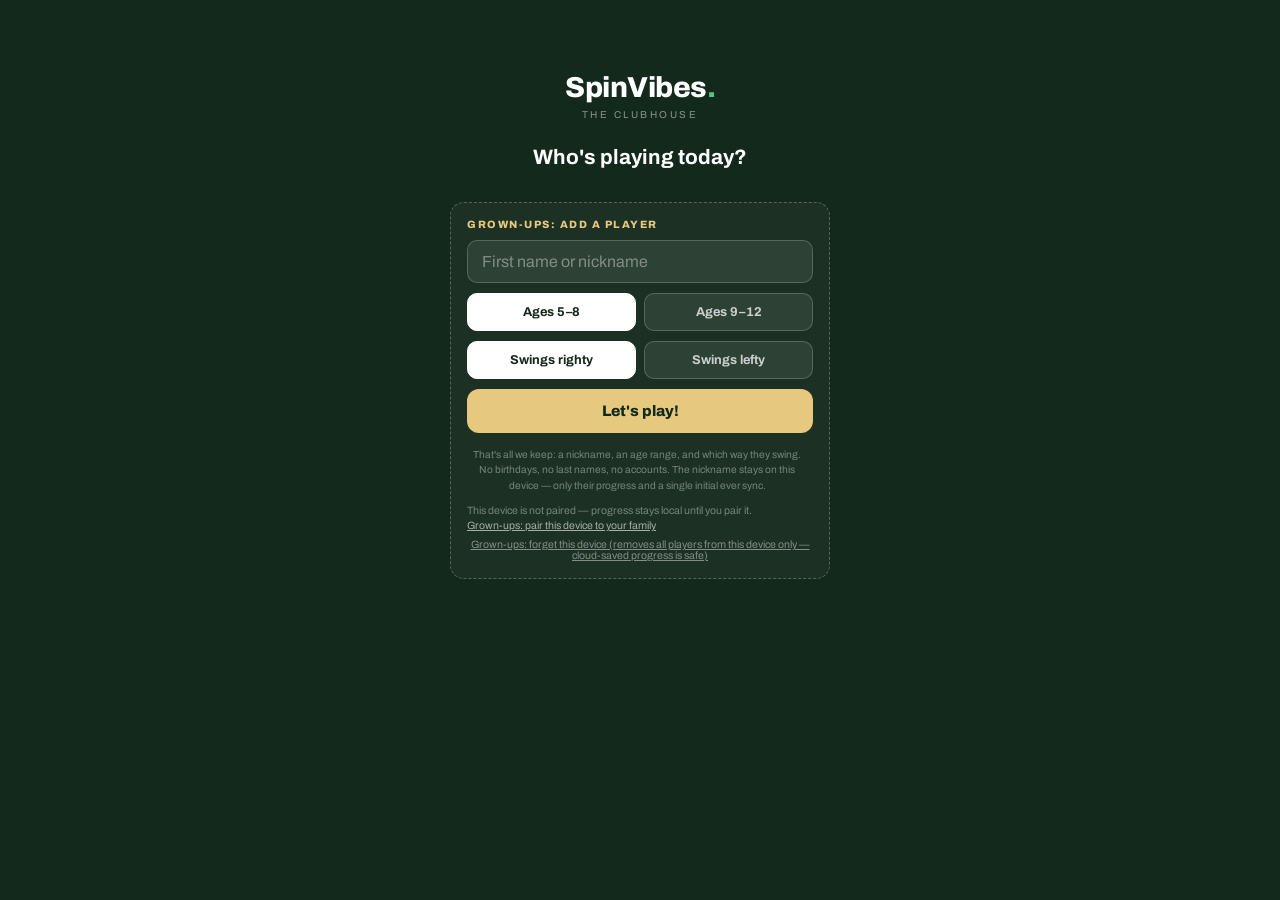
==== index.html @ f1f3277f "Update kid section 2026-09-14 20:16" ====
<!DOCTYPE html>
<html lang="en">
<head>
<meta charset="UTF-8">
<meta name="viewport" content="width=device-width, initial-scale=1.0, viewport-fit=cover">
<meta name="theme-color" content="#13291C">
<meta name="apple-mobile-web-app-capable" content="yes">
<meta name="apple-mobile-web-app-status-bar-style" content="black-translucent">
<meta name="apple-mobile-web-app-title" content="Clubhouse">
<link rel="manifest" href="manifest.json">
<title>SpinVibes — The Clubhouse</title>
<link href="https://fonts.googleapis.com/css2?family=Archivo:wght@400;500;600;700;800&display=swap" rel="stylesheet">
<style>
/* ══════════════════════════════════════════════════════════════
   SpinVibes KID SECTION — working prototype
   Fable system: ink #13291C · white field · Archivo only.
   Kid layer: bone board field, antique-brass rims, matte enamel
   category colors. Kid's chosen BALL COLOR = their accent.
   NO icon webfonts — every emblem/art is bespoke inline SVG.
   HARD RULES honored: no guilt, no loss, no gambling primitives,
   coins earned-only, parent-gated physical rewards.
   Data: localStorage behind KidStore (Supabase-shaped, swappable —
   see KID-DATA-SCHEMA.md).
   ══════════════════════════════════════════════════════════════ */
:root{
  --ink:#13291C;
  --bg:#ffffff;
  --surf:#F3F7F3; --surf2:#EBF1EB; --surf3:#E0E9E0;
  --border:#E4EAE4;
  --muted:#6B7A6E;
  --brass:#B08D4F; --brass-l:#E6C97E; --brass-d:#7A6033;
  --bone:#F6F2E7; --bone-d:#EAE3D2; --bone-ink:#4A3B1E;
  --cat-forest:#1E5638; --cat-oxblood:#6E2B2B; --cat-slate:#47555E;
  --cat-plum:#5C3A64; --cat-teal:#2A6E6A; --cat-ink:#13291C;
  --me:#F2A0BC; --me-soft:rgba(242,160,188,0.16);
  --nav-h:56px; --safe-b:env(safe-area-inset-bottom,0px);
  /* premium clubhouse materials */
  --walnut:#4C3120; --walnut-hi:#6B452C; --walnut-lo:#2E1C11;
  --brass-hi:#EBD289; --brass-lo:#8C6C2E; --brass-sh:#5E4718; --brass-mid:#C8A24C;
  --paper:#FCF8EF; --cream:#F6F0E2;
  --green-deep:#0E3521; --green-hi:#2FB56C; --kelly:#249657;
}
*{margin:0;padding:0;box-sizing:border-box;-webkit-tap-highlight-color:transparent}
html{height:100%;background:var(--surf)}
body{height:100%;overflow:hidden;background:var(--bg);color:var(--ink);font-family:'Archivo',sans-serif}
#app{display:flex;flex-direction:column;height:100%;overflow:hidden}
@media(min-width:600px){
  body{background:#E8E6E2}
  #app{max-width:500px;margin:0 auto;box-shadow:0 4px 40px rgba(0,0,0,0.15),0 0 0 0.5px rgba(0,0,0,0.08)}
}
button{font-family:'Archivo',sans-serif}

.proto{flex-shrink:0;background:var(--bone);border-bottom:1px solid var(--bone-d);color:var(--brass-d);font-size:0.6rem;font-weight:700;letter-spacing:1.2px;text-transform:uppercase;text-align:center;padding:4px 10px}

#topbar{flex-shrink:0;background:var(--ink);padding:12px 18px;padding-top:calc(12px + env(safe-area-inset-top,0px));display:flex;align-items:center;justify-content:space-between;gap:10px}
.tb-logo{font-weight:800;font-size:1.05rem;letter-spacing:-0.2px;color:#fff;line-height:1}
.tb-logo span{color:#5BBE85}
.tb-sub{font-size:0.58rem;color:rgba(255,255,255,0.45);letter-spacing:1.5px;text-transform:uppercase;margin-top:2px}
.coin-chip{display:inline-flex;align-items:center;gap:6px;background:radial-gradient(60% 60% at 50% 32%,var(--brass-hi),var(--brass-mid) 55%,var(--brass-lo));border:none;border-radius:20px;padding:5px 13px 5px 7px;color:var(--walnut-lo);font-weight:900;font-size:0.9rem;text-shadow:0 1px 0 rgba(255,255,255,0.3);box-shadow:0 0 0 1px rgba(94,71,24,0.55),0 1px 0 rgba(255,255,255,0.35) inset,0 -2px 5px rgba(0,0,0,0.25) inset,0 3px 8px -2px rgba(0,0,0,0.45)}
.coin-chip svg{display:block}
.coin-chip.bump{animation:coinbump .5s ease}
@keyframes coinbump{0%{transform:scale(1)}35%{transform:scale(1.22)}100%{transform:scale(1)}}

#pages{flex:1;overflow:hidden;position:relative}
.scr{position:absolute;inset:0;overflow-y:auto;-webkit-overflow-scrolling:touch;opacity:0;pointer-events:none;transform:translateY(12px);transition:opacity .22s ease,transform .22s ease;padding-bottom:calc(var(--nav-h) + var(--safe-b) + 16px)}
.scr.active{opacity:1;pointer-events:all;transform:translateY(0)}
.pad{padding:16px 18px}
.sec-h{font-weight:800;font-size:1.02rem;letter-spacing:-0.2px;color:var(--ink);margin:18px 0 8px}
.sec-sub{font-size:0.78rem;color:var(--muted);margin-top:-4px;margin-bottom:10px;line-height:1.5}

#nav{position:fixed;bottom:0;left:0;right:0;z-index:50;height:calc(var(--nav-h) + var(--safe-b));background:#fff;border-top:.5px solid var(--border);display:flex;align-items:center;padding-bottom:var(--safe-b)}
@media(min-width:600px){#nav{max-width:500px;left:50%;transform:translateX(-50%)}}
.nav-b{flex:1;height:var(--nav-h);display:flex;flex-direction:column;align-items:center;justify-content:center;gap:3px;border:none;background:none;color:#9AA89D;font-size:0.58rem;font-weight:700;cursor:pointer}
.nav-b.active{color:var(--ink)}
.nav-b svg{display:block}
.nav-b .st{stroke:#9AA89D}.nav-b.active .st{stroke:var(--ink)}
.nav-b .fl{fill:#9AA89D}.nav-b.active .fl{fill:var(--ink)}

/* stage (avatar display) */
.stage{background:radial-gradient(75% 55% at 50% 6%,rgba(235,210,137,0.28),transparent 62%),var(--bone);border:1px solid var(--bone-d);border-radius:18px;padding:16px 14px 10px;text-align:center;position:relative;overflow:hidden}
.stage-scene{position:absolute;inset:0}
.stage-scene svg{width:100%;height:100%;display:block}
.stage-inner{position:relative}
.stage-hi{font-size:0.72rem;font-weight:700;color:var(--brass-d);margin-bottom:2px}
#avatarBox svg{width:min(52vw,196px);height:auto;display:block;margin:0 auto;filter:drop-shadow(0 12px 10px rgba(0,0,0,0.22));position:relative;z-index:1}
.stage-green{position:relative;z-index:0;margin:-14px auto 4px;width:min(60vw,230px);height:30px;border-radius:50%;
  background:radial-gradient(60% 130% at 50% 0%,var(--green-hi),var(--kelly) 55%,var(--green-deep));
  box-shadow:0 -1px 0 rgba(255,255,255,0.14) inset,0 8px 16px -7px rgba(0,0,0,0.45)}
.gear-tag{display:inline-flex;align-items:center;gap:7px;background:#fff;border:1px solid var(--bone-d);border-radius:20px;padding:5px 13px;font-size:0.72rem;font-weight:700;color:var(--ink);margin:6px 0 6px;max-width:100%}
.gear-tag em{font-style:normal;color:var(--muted);font-weight:600}
.gear-tag svg{display:block;flex-shrink:0}

/* pickers */
.pick-h{display:flex;align-items:baseline;justify-content:space-between;margin:16px 0 8px}
.pick-h b{font-weight:800;font-size:0.95rem;letter-spacing:-0.2px}
.pick-h span{font-size:0.7rem;color:var(--muted);font-weight:600}
.swatches{display:flex;gap:10px;flex-wrap:wrap}
.sw{width:42px;height:42px;border-radius:50%;border:2.5px solid var(--border);cursor:pointer;padding:0;transition:transform .12s}
.sw:active{transform:scale(0.92)}
.sw.on{border-color:var(--ink);box-shadow:0 0 0 3px var(--brass-l)}
.opts{display:flex;gap:10px;flex-wrap:wrap}
.opt{width:50px;height:50px;border-radius:14px;background:var(--surf);border:1.5px solid var(--border);cursor:pointer;display:flex;align-items:center;justify-content:center;padding:0;transition:transform .12s;position:relative}
.opt:active{transform:scale(0.92)}
.opt.on{background:var(--me-soft);border-color:var(--ink)}
.opt svg{display:block}
.opt .off-x{position:absolute;inset:0;display:flex;align-items:center;justify-content:center;font-size:0.6rem;font-weight:700;color:var(--muted)}

/* closet (owned gear) */
.closet{display:flex;gap:10px;flex-wrap:wrap}
.closet .opt{width:56px;height:56px}
.slot-lbl{position:absolute;bottom:-2px;right:-2px;background:var(--ink);color:#fff;font-size:0.5rem;font-weight:800;border-radius:6px;padding:1px 5px}

.cta{display:block;width:100%;margin-top:18px;background:var(--ink);color:#fff;border:none;border-radius:14px;padding:15px;font-size:1rem;font-weight:800;letter-spacing:-0.2px;cursor:pointer;touch-action:manipulation;transition:transform .1s,opacity .15s}
.cta:active{transform:scale(0.98);opacity:0.88}
.cta.soft{background:var(--surf2);color:var(--ink);border:1px solid var(--border)}

#toast{position:fixed;left:50%;bottom:calc(var(--nav-h) + var(--safe-b) + 20px);transform:translateX(-50%) translateY(20px);background:var(--ink);color:#fff;border-radius:14px;padding:12px 20px;font-weight:700;font-size:0.9rem;opacity:0;pointer-events:none;transition:opacity .25s,transform .25s;z-index:200;white-space:nowrap;max-width:92vw;overflow:hidden;text-overflow:ellipsis}
#toast.show{opacity:1;transform:translateX(-50%) translateY(0)}

/* ── HOME ── */
.home-hero{background:var(--ink);padding:18px 18px 16px;position:relative;overflow:hidden}
.home-hero::after{content:'';position:absolute;right:-34px;top:-34px;width:140px;height:140px;border-radius:50%;background:var(--me);opacity:0.14}
.hh-row{display:flex;align-items:center;gap:14px;position:relative}
.hh-avatar{width:86px;height:86px;border-radius:50%;background:rgba(255,255,255,0.08);border:2px solid rgba(230,201,126,0.5);display:flex;align-items:flex-end;justify-content:center;overflow:hidden;flex-shrink:0;cursor:pointer}
.hh-avatar svg{width:68px;height:auto;margin-bottom:-8px}
.hh-body{flex:1;min-width:0}
.hh-hi{font-size:0.72rem;font-weight:700;color:rgba(255,255,255,0.55);margin-bottom:2px}
.hh-name{font-weight:800;font-size:1.6rem;letter-spacing:-0.5px;color:#fff;line-height:1.05}
.hh-lvl{display:inline-flex;align-items:center;gap:7px;margin-top:7px;background:rgba(255,255,255,0.07);border:1px solid rgba(255,255,255,0.14);border-radius:20px;padding:4px 12px 4px 5px;color:rgba(255,255,255,0.9);font-size:0.72rem;font-weight:700}
.lvl-bar{margin-top:12px;position:relative}
.lvl-track{background:rgba(255,255,255,0.12);border-radius:20px;height:8px;overflow:hidden}
.lvl-fill{height:100%;border-radius:20px;background:linear-gradient(90deg,var(--brass-l),var(--brass));transition:width .6s ease}
.lvl-cap{display:flex;justify-content:space-between;font-size:0.64rem;color:rgba(255,255,255,0.55);font-weight:600;margin-top:5px}
.lvl-cap b{color:var(--brass-l)}

.card{background:var(--surf);border:1px solid var(--border);border-radius:14px;padding:14px 16px;margin-bottom:10px}
.drill-card{background:var(--bone);border-color:var(--bone-d)}
.drill-tag{display:inline-block;font-size:0.58rem;font-weight:800;letter-spacing:1px;text-transform:uppercase;background:var(--cat-slate);color:#fff;border-radius:4px;padding:2px 7px;margin-bottom:7px}
.drill-title{font-weight:800;font-size:1.05rem;letter-spacing:-0.2px;margin-bottom:5px}
.drill-body{font-size:0.85rem;color:#4a5a4e;line-height:1.55}
.drill-builds{font-size:0.75rem;color:var(--brass-d);font-weight:600;margin-top:7px;line-height:1.45}
.drill-btns{display:flex;gap:8px;margin-top:12px}
.drill-btns button{flex:1;border:none;border-radius:12px;padding:12px 8px;font-size:0.8rem;font-weight:700;cursor:pointer;touch-action:manipulation;transition:transform .1s}
.drill-btns button:active{transform:scale(0.96)}
.db-me{background:var(--ink);color:#fff}
.db-us{background:#fff;color:var(--ink);border:1px solid var(--bone-d) !important}
.drill-done{display:flex;align-items:center;gap:10px;margin-top:12px;background:#fff;border:1px solid var(--bone-d);border-radius:12px;padding:10px 14px;font-size:0.82rem;font-weight:700;color:var(--cat-forest)}

/* weekly family challenge (oxblood = the challenge category) */
.wkc{background:var(--bone);border:1px solid var(--bone-d);border-radius:16px;padding:15px}
.wk-eyebrow{display:flex;align-items:center;gap:8px}
.wk-dot{width:10px;height:10px;border-radius:50%;background:var(--cat-oxblood);box-shadow:inset 0 -1px 2px rgba(0,0,0,0.25)}
.wk-eyebrow span:last-child{font-size:0.6rem;font-weight:800;letter-spacing:1.3px;text-transform:uppercase;color:var(--cat-oxblood)}
.wk-picks{display:flex;flex-direction:column;gap:9px;margin-top:12px}
.wk-pick{display:flex;align-items:center;gap:11px;background:#fff;border:1.5px solid var(--bone-d);border-radius:13px;padding:11px;cursor:pointer;text-align:left;font-family:'Archivo',sans-serif;transition:border-color .15s}
.wk-pick .mk{flex-shrink:0}
.wk-pick.sel{border-color:var(--cat-oxblood);background:rgba(110,43,43,0.07)}
.wk-pt{font-weight:800;font-size:0.86rem;color:var(--ink)}
.wk-pd{font-size:0.72rem;color:var(--muted);line-height:1.45}
.wk-cta{margin-top:12px;width:100%;background:var(--cat-oxblood);border:none;border-radius:12px;padding:12px;color:#fff;font-family:'Archivo',sans-serif;font-weight:800;font-size:0.9rem;cursor:pointer;opacity:0.45;transition:opacity .15s}
.wk-cta.ready{opacity:1}
.wk-btns{display:flex;gap:9px;margin-top:13px}
.wk-btns button{flex:1;border:none;border-radius:12px;padding:12px 8px;font-family:'Archivo',sans-serif;font-size:0.8rem;font-weight:800;cursor:pointer}
.wk-kid{background:var(--ink);color:#fff}
.wk-par{background:#fff;color:var(--ink);border:1.5px solid var(--bone-d) !important}
.wk-waits{margin-top:11px;background:#fff;border:1px dashed var(--bone-d);border-radius:11px;padding:9px 11px;font-size:0.71rem;color:var(--muted);line-height:1.5;text-align:center}
.wk-link{border:none;background:none;color:var(--brass-d);font-family:'Archivo',sans-serif;font-size:0.71rem;font-weight:800;cursor:pointer;text-decoration:underline;padding:0}

/* milestone ladder */
.ladder{display:flex;gap:8px;align-items:stretch;flex-wrap:wrap}
.lad{flex:1;background:var(--surf);border:1px solid var(--border);border-radius:14px;padding:10px 6px;text-align:center}
.lad .mk{margin:0 auto}
.lad-n{font-size:0.62rem;font-weight:700;color:var(--muted);margin-top:5px;line-height:1.3}
.lad-n b{color:var(--ink)}

/* next unlock progress */
.next-un{display:flex;align-items:center;gap:12px}
.next-art{width:52px;height:52px;border-radius:14px;background:var(--surf2);display:flex;align-items:center;justify-content:center;flex-shrink:0}
.next-body{flex:1;min-width:0}
.next-t{font-weight:800;font-size:0.88rem}
.next-track{background:var(--surf3);border-radius:20px;height:7px;overflow:hidden;margin-top:6px}
.next-fill{height:100%;background:linear-gradient(90deg,var(--brass-l),var(--brass));border-radius:20px}
.next-cap{font-size:0.68rem;color:var(--muted);font-weight:600;margin-top:4px}

/* demo strip */
.demo{background:var(--surf2);border:1px dashed var(--border);border-radius:14px;padding:12px 14px;margin-top:18px}
.demo-h{font-size:0.62rem;font-weight:800;letter-spacing:1.2px;text-transform:uppercase;color:var(--muted);margin-bottom:8px}
.demo-row{display:flex;gap:8px;flex-wrap:wrap}
.demo-row button{background:#fff;border:1px solid var(--border);border-radius:20px;padding:8px 13px;font-size:0.74rem;font-weight:700;color:var(--ink);cursor:pointer;touch-action:manipulation}
.demo-row button:active{opacity:0.7}
.demo-reset{background:none;border:none;color:var(--muted);font-size:0.66rem;font-weight:600;margin-top:8px;cursor:pointer;text-decoration:underline}

/* ── CLUBHOUSE ── */
.club-hero{background:radial-gradient(130% 90% at 50% -10%,#14432B 0%,var(--green-deep) 55%,#0A2417 100%);padding:18px 18px 16px;position:relative;overflow:hidden}
.club-hero::before{content:'';position:absolute;inset:0;pointer-events:none;background:radial-gradient(80% 46% at 50% -8%,rgba(235,210,137,0.16),transparent 70%)}
.club-hero::after{content:'';position:absolute;right:-30px;top:-30px;width:130px;height:130px;border-radius:50%;background:var(--me);opacity:0.10}
.club-hi{font-size:0.72rem;font-weight:700;color:rgba(255,255,255,0.55);margin-bottom:3px}
.club-title{font-weight:800;font-size:1.7rem;letter-spacing:-0.6px;color:#fff;line-height:1.05}
.club-title span{color:var(--brass-l)}
.club-line{font-size:0.8rem;color:rgba(255,255,255,0.75);line-height:1.45;margin-top:8px;position:relative}
.club-line b{color:#fff}
.wall{border-radius:18px;padding:16px 12px 13px;position:relative;border:none;
  background:repeating-linear-gradient(92deg,rgba(0,0,0,0.10) 0 2px,transparent 2px 7px),linear-gradient(180deg,var(--walnut-hi),var(--walnut) 55%,var(--walnut-lo));
  box-shadow:0 1px 0 rgba(255,255,255,0.06) inset,0 -8px 18px rgba(0,0,0,0.35) inset,0 0 0 1px rgba(0,0,0,0.4),0 6px 16px -8px rgba(0,0,0,0.4)}
.wall-decor{display:flex;justify-content:center;gap:16px;min-height:6px;margin-bottom:8px;flex-wrap:wrap}
.wall-decor svg{display:block}
.wall-h{display:flex;align-items:center;justify-content:space-between;padding:0 4px 10px}
.wall-h b{display:inline-block;padding:3px 12px;border-radius:6px;font-weight:800;font-size:0.62rem;letter-spacing:1.6px;text-transform:uppercase;color:var(--walnut-lo);
  background:linear-gradient(180deg,var(--brass-hi),var(--brass-mid) 45%,var(--brass-lo));
  box-shadow:0 1px 0 rgba(255,255,255,0.4) inset,0 2px 5px rgba(0,0,0,0.4)}
.wall-h span{font-size:0.64rem;color:var(--brass-hi);font-weight:700;opacity:0.9}
.wall-grid{display:grid;grid-template-columns:repeat(4,1fr);gap:10px 6px}
.mki{display:flex;flex-direction:column;align-items:center;gap:5px;background:none;border:none;cursor:pointer;padding:2px 0}
.mki:active .mk{transform:scale(0.92)}
.mk{border-radius:50%;padding:4px;display:inline-flex;transition:transform .12s;
  background:linear-gradient(150deg,var(--brass-l),var(--brass) 46%,var(--brass-d));
  box-shadow:0 3px 8px rgba(0,0,0,0.20)}
.mk-face{width:100%;height:100%;border-radius:50%;display:flex;align-items:center;justify-content:center;
  box-shadow:inset 0 2px 4px rgba(0,0,0,0.30),inset 0 -1px 2px rgba(255,255,255,0.18)}
.mk-face svg{display:block;filter:drop-shadow(0 1px 0 rgba(0,0,0,0.28))}
.mk.locked{background:linear-gradient(150deg,#5a4632,#41301f 46%,var(--walnut-lo));box-shadow:0 2px 6px rgba(0,0,0,0.5) inset}
.mk.locked .mk-face{background:linear-gradient(180deg,#3c2618,#2c1a0f) !important;box-shadow:inset 0 2px 6px rgba(0,0,0,0.5)}
.mk.locked .mk-face svg{opacity:0.35;filter:none}
.mk-lbl{font-size:0.58rem;font-weight:700;color:var(--cream);text-align:center;line-height:1.25;max-width:76px;text-shadow:0 1px 2px rgba(0,0,0,0.5)}
.mki.locked .mk-lbl{color:#b79a5e;font-weight:600}

.keepsake{display:flex;gap:14px;align-items:center;background:var(--bone);border:1px solid var(--bone-d);border-radius:18px;padding:14px 16px;margin-bottom:10px}
.keep-body{flex:1;min-width:0}
.keep-tag{display:inline-block;font-size:0.58rem;font-weight:800;letter-spacing:1px;text-transform:uppercase;background:var(--brass-l);color:var(--bone-ink);border-radius:4px;padding:2px 7px;margin-bottom:5px}
.keep-title{font-weight:800;font-size:0.92rem;letter-spacing:-0.1px}
.keep-sub{font-size:0.76rem;color:var(--muted);line-height:1.5;margin-top:3px}
.keep-sub b{color:var(--ink)}
.keep-btn{margin-top:8px;background:var(--ink);color:#fff;border:none;border-radius:10px;padding:9px 14px;font-size:0.76rem;font-weight:800;cursor:pointer;touch-action:manipulation}
.keep-btn:active{opacity:0.85}

/* ── PRO SHOP ── */
.shop-cats{display:flex;gap:8px;overflow-x:auto;scrollbar-width:none;padding:2px 0 10px}
.shop-cats::-webkit-scrollbar{display:none}
.shop-cat{flex:0 0 auto;border:1px solid rgba(0,0,0,0.3);border-radius:8px;padding:7px 13px;font-size:0.68rem;font-weight:800;letter-spacing:0.8px;text-transform:uppercase;color:#d8c79b;cursor:pointer;
  background:linear-gradient(180deg,#3a2617,#281608);
  box-shadow:0 1px 0 rgba(255,255,255,0.06) inset,0 2px 4px rgba(0,0,0,0.35)}
.shop-cat.on{color:var(--walnut-lo);border-color:rgba(0,0,0,0.3);
  background:linear-gradient(180deg,var(--brass-hi),var(--brass-mid) 45%,var(--brass-lo));
  box-shadow:0 1px 0 rgba(255,255,255,0.45) inset,0 3px 7px rgba(0,0,0,0.4)}
.shop-grid{display:grid;grid-template-columns:1fr 1fr;gap:12px;border-radius:16px;padding:13px 12px 15px;
  background:repeating-linear-gradient(92deg,rgba(0,0,0,0.10) 0 2px,transparent 2px 7px),linear-gradient(180deg,var(--walnut-hi),var(--walnut) 60%,var(--walnut-lo));
  box-shadow:0 -6px 16px rgba(0,0,0,0.3) inset,0 0 0 1px rgba(0,0,0,0.4),0 6px 16px -8px rgba(0,0,0,0.4)}
.si{border:none;border-radius:14px;padding:12px 10px 12px;text-align:center;position:relative;
  background:radial-gradient(90% 80% at 50% 12%,var(--paper),var(--cream));
  box-shadow:0 4px 10px -3px rgba(0,0,0,0.45),0 1px 0 rgba(255,255,255,0.6) inset}
.si.afford{animation:siglow 2.4s ease-in-out infinite}
@keyframes siglow{
  0%,100%{box-shadow:0 4px 10px -3px rgba(0,0,0,0.45),0 1px 0 rgba(255,255,255,0.6) inset,0 0 0 1.5px rgba(235,210,137,0.55),0 0 14px -2px rgba(235,210,137,0.55)}
  50%{box-shadow:0 4px 10px -3px rgba(0,0,0,0.45),0 1px 0 rgba(255,255,255,0.6) inset,0 0 0 2px rgba(235,210,137,0.95),0 0 22px 0 rgba(235,210,137,0.8)}
}
.si.owned{background:radial-gradient(90% 80% at 50% 12%,#eaf5ec,#d9ecdf);
  box-shadow:0 4px 10px -3px rgba(0,0,0,0.4),0 0 0 1.5px rgba(36,150,87,0.4) inset}
.si-art{height:52px;display:flex;align-items:center;justify-content:center;margin-bottom:8px}
.si-art svg{display:block}
.si-name{font-size:0.76rem;font-weight:800;line-height:1.25;color:#20372A}
.si-btn{margin-top:8px;width:100%;border:none;border-radius:10px;padding:9px 8px;font-size:0.74rem;font-weight:800;cursor:pointer;touch-action:manipulation;display:inline-flex;align-items:center;justify-content:center;gap:5px}
.si-btn:active{transform:scale(0.97)}
.si-buy{color:var(--walnut-lo);font-weight:900;
  background:linear-gradient(180deg,var(--brass-hi),var(--brass-mid) 48%,var(--brass-lo));
  box-shadow:0 1px 0 rgba(255,255,255,0.5) inset,0 2px 4px rgba(0,0,0,0.3)}
.si-buy svg{display:block}
.si-far{background:#ece2ca;color:#8a7648}
.si-own{background:#fff;color:var(--ink);border:1.5px solid var(--kelly) !important}
.si-on{color:#fff;background:linear-gradient(180deg,var(--green-hi),var(--kelly) 55%,var(--green-deep));
  box-shadow:0 1px 0 rgba(255,255,255,0.25) inset,0 2px 5px rgba(0,0,0,0.3)}
.si-note{font-size:0.62rem;color:var(--muted);font-weight:600;margin-top:5px;line-height:1.35}

/* ── MODALS ── */
.modal{position:fixed;inset:0;z-index:500;display:none;align-items:center;justify-content:center;background:rgba(19,41,28,0.55);padding:20px}
.modal.open{display:flex}
.sheet{background:#fff;border-radius:22px;padding:24px 20px 20px;width:100%;max-width:360px;text-align:center;position:relative;overflow:hidden}
.sheet-bone{background:var(--bone)}
.m-title{font-weight:800;font-size:1.25rem;letter-spacing:-0.4px;margin-bottom:6px}
.m-sub{font-size:0.84rem;color:var(--muted);line-height:1.55}
.m-btns{display:flex;gap:8px;margin-top:18px}
.m-btns button{flex:1;border:none;border-radius:12px;padding:14px 8px;font-size:0.88rem;font-weight:800;cursor:pointer;touch-action:manipulation}
.mb-main{background:var(--ink);color:#fff}
.mb-ghost{background:var(--surf2);color:var(--ink)}
.mb-main:active,.mb-ghost:active{opacity:0.85}

/* flip reveal */
.flip-wrap{width:150px;height:150px;margin:8px auto 12px;perspective:700px}
.flip{width:100%;height:100%;position:relative;transform-style:preserve-3d;transition:transform 1s cubic-bezier(.2,.7,.3,1.1)}
.flip.flipped{transform:rotateY(540deg)}
.flip-f,.flip-b{position:absolute;inset:0;backface-visibility:hidden;display:flex;align-items:center;justify-content:center}
.flip-b{transform:rotateY(180deg)}
.reveal-cheer{font-size:0.7rem;font-weight:800;letter-spacing:1.6px;text-transform:uppercase;color:var(--brass-d)}
/* celebration dots (pure CSS, always-a-win, no randomness in rewards —
   only the confetti angles are decorative) */
.pop{position:absolute;left:50%;top:38%;width:8px;height:8px;border-radius:2px;opacity:0;pointer-events:none}
.sheet.party .pop{animation:pop 1s ease-out .45s forwards}
@keyframes pop{0%{opacity:0;transform:translate(0,0) rotate(0)}20%{opacity:1}100%{opacity:0;transform:translate(var(--dx),var(--dy)) rotate(200deg)}}

/* ── WHO'S PLAYING (kid switcher, landing-style ink overlay) ── */
#who{position:fixed;inset:0;z-index:400;background:var(--ink);display:none;flex-direction:column;align-items:center;padding:24px 20px;padding-top:calc(8vh + env(safe-area-inset-top,0px));overflow-y:auto;-webkit-overflow-scrolling:touch}
#who.open{display:flex}
.who-logo{font-weight:800;font-size:1.8rem;letter-spacing:-0.5px;color:#fff}
.who-logo span{color:#5BBE85}
.who-sub{font-size:0.62rem;letter-spacing:2.5px;text-transform:uppercase;color:rgba(255,255,255,0.5);margin:6px 0 26px}
.who-q{font-weight:700;font-size:1.3rem;color:#fff;margin-bottom:16px;text-align:center}
.who-cards{display:flex;flex-direction:column;gap:10px;width:100%;max-width:380px}
.who-card{display:flex;align-items:center;gap:14px;background:rgba(255,255,255,0.05);border:1px solid rgba(255,255,255,0.18);border-radius:14px;padding:14px 16px;cursor:pointer;transition:transform .15s;font-family:'Archivo',sans-serif;text-align:left}
.who-card:active{transform:scale(0.97)}
.who-ball{width:46px;height:46px;border-radius:50%;border:2.5px solid rgba(255,255,255,0.35);flex-shrink:0;display:flex;align-items:center;justify-content:center;font-weight:800;font-size:1.2rem;color:rgba(19,41,28,0.75)}
.who-name{font-weight:800;font-size:1.3rem;letter-spacing:-0.3px;color:#fff}
.who-meta{font-size:0.64rem;letter-spacing:1.2px;text-transform:uppercase;font-weight:600;color:rgba(255,255,255,0.5);margin-top:3px}
.who-add{width:100%;max-width:380px;margin-top:18px;background:rgba(255,255,255,0.04);border:1px dashed rgba(255,255,255,0.25);border-radius:14px;padding:16px}
.who-add-h{font-size:0.66rem;font-weight:800;letter-spacing:1.5px;text-transform:uppercase;color:var(--brass-l);margin-bottom:10px}
.who-add input{width:100%;background:rgba(255,255,255,0.08);border:1px solid rgba(255,255,255,0.2);border-radius:10px;padding:12px 14px;color:#fff;font-family:'Archivo',sans-serif;font-size:16px;outline:none;margin-bottom:10px}
.who-add input::placeholder{color:rgba(255,255,255,0.4)}
.seg{display:flex;gap:8px;margin-bottom:10px}
.seg button{flex:1;background:rgba(255,255,255,0.08);border:1px solid rgba(255,255,255,0.2);border-radius:10px;padding:11px 6px;color:rgba(255,255,255,0.75);font-size:0.8rem;font-weight:700;cursor:pointer}
.seg button.on{background:#fff;color:var(--ink);border-color:#fff}
.who-go{width:100%;background:var(--brass-l);color:var(--ink);border:none;border-radius:12px;padding:14px;font-size:0.95rem;font-weight:800;cursor:pointer;font-family:'Archivo',sans-serif}
.who-go:active{opacity:0.85}
.who-note{font-size:0.64rem;color:rgba(255,255,255,0.4);margin-top:14px;text-align:center;line-height:1.5;max-width:340px}
/* topbar kid switch pill */
.switch-pill{display:inline-flex;align-items:center;gap:6px;background:rgba(255,255,255,0.08);border:1px solid rgba(255,255,255,0.18);border-radius:20px;padding:4px 10px 4px 5px;color:rgba(255,255,255,0.85);font-weight:700;font-size:0.74rem;cursor:pointer;font-family:'Archivo',sans-serif}
.switch-ball{width:20px;height:20px;border-radius:50%;border:1.5px solid rgba(255,255,255,0.4)}
/* hand hint on the drill card */
.hand-chip{display:inline-flex;align-items:center;gap:6px;margin-top:9px;background:#fff;border:1px solid var(--bone-d);border-radius:20px;padding:4px 11px;font-size:0.68rem;font-weight:700;color:var(--brass-d)}

/* parent gate hold button */
.hold-btn{position:relative;width:100%;border:none;border-radius:14px;padding:16px;background:var(--surf2);color:var(--ink);font-size:0.95rem;font-weight:800;cursor:pointer;overflow:hidden;touch-action:manipulation;user-select:none;-webkit-user-select:none}
.hold-fill{position:absolute;inset:0;width:0%;background:rgba(30,86,56,0.25);transition:none}
.hold-txt{position:relative}
</style>
</head>
<body>
<div id="app">
  <div class="proto">Prototype · kid section</div>
  <div id="topbar">
    <div>
      <div class="tb-logo">SpinVibes<span>.</span></div>
      <div class="tb-sub">The Clubhouse</div>
    </div>
    <div style="display:flex;align-items:center;gap:8px;">
      <button class="switch-pill" id="switchPill" onclick="showWho()"></button>
      <div class="coin-chip" id="coinChip"></div>
    </div>
  </div>

  <!-- who's playing (kid switcher / parent-provisioned setup) -->
  <div id="who">
    <div class="who-logo">SpinVibes<span>.</span></div>
    <div class="who-sub">The Clubhouse</div>
    <div class="who-q">Who's playing today?</div>
    <div class="who-cards" id="whoCards"></div>
    <div class="who-add">
      <div class="who-add-h">Grown-ups: add a player</div>
      <input type="text" id="addNick" placeholder="First name or nickname" maxlength="20">
      <div class="seg" id="segBand">
        <button data-v="k68" class="on" onclick="segPick('segBand',this)">Ages 5–8</button>
        <button data-v="k912" onclick="segPick('segBand',this)">Ages 9–12</button>
      </div>
      <div class="seg" id="segHand">
        <button data-v="R" class="on" onclick="segPick('segHand',this)">Swings righty</button>
        <button data-v="L" onclick="segPick('segHand',this)">Swings lefty</button>
      </div>
      <button class="who-go" onclick="submitAddKid()">Let's play!</button>
      <div class="who-note">That's all we keep: a nickname, an age range, and which way they swing. No birthdays, no last names, no accounts. The nickname stays on this device &mdash; only their progress and a single initial ever sync.</div>
      <div id="pairStatus" style="margin-top:12px;font-size:0.66rem;color:rgba(255,255,255,0.4);font-family:'Archivo',sans-serif;"></div>
      <button onclick="openPair('pair')" id="pairDeviceBtn" style="margin-top:4px;background:none;border:none;color:rgba(255,255,255,0.6);font-size:0.66rem;font-family:'Archivo',sans-serif;text-decoration:underline;cursor:pointer;display:block;">Grown-ups: pair this device to your family</button>
      <button onclick="forgetDevice()" style="margin-top:8px;background:none;border:none;color:rgba(255,255,255,0.45);font-size:0.66rem;font-family:'Archivo',sans-serif;text-decoration:underline;cursor:pointer;">Grown-ups: forget this device (removes all players from this device only — cloud-saved progress is safe)</button>
    </div>
  </div>

  <div id="pages">

    <!-- ── HOME (board-as-home) ── -->
    <div class="scr active" id="scr-home">
      <div class="home-hero">
        <div class="hh-row">
          <div class="hh-avatar" onclick="go('scr-ball')" id="homeAvatar"></div>
          <div class="hh-body">
            <div class="hh-hi">Hey there!</div>
            <div class="hh-name">Let's play.</div>
            <div class="hh-lvl" id="homeLvlChip"></div>
          </div>
        </div>
        <div class="lvl-bar">
          <div class="lvl-track"><div class="lvl-fill" id="lvlFill"></div></div>
          <div class="lvl-cap" id="lvlCap"></div>
        </div>
      </div>

      <div class="pad">
        <div class="sec-h">Today's drill</div>
        <div class="card drill-card" id="drillCard"></div>

        <div class="sec-h">This week's family challenge</div>
        <div id="weeklyCard"></div>

        <div class="sec-h">Your drill markers</div>
        <div class="ladder" id="ladder"></div>

        <div class="sec-h">Graduation drills</div>
        <div class="sec-sub">Each drill marker unlocks a real-clubs challenge — the marker is yours either way; this is the prize on top.</div>
        <div id="gradList"></div>

        <div class="sec-h">Next unlock</div>
        <div class="card next-un" id="nextUnlock"></div>

        <button class="cta soft" onclick="go('scr-club')">See your Clubhouse →</button>

        <div class="demo">
          <div class="demo-h">Demo · pretend you played</div>
          <div class="demo-row">
            <button onclick="demoRound(false)">Finish a round</button>
            <button onclick="demoRound(true)">Family round</button>
            <button onclick="demoCheckin()">Check in</button>
            <button onclick="demoFirst9()">First full 9 ⛳</button>
            <button onclick="demoPar()">Made a par ★</button>
            <button onclick="demoDrillDay()">Drill on another day</button>
            <button onclick="demoTenure(3)">3 months in</button>
            <button onclick="demoTenure(6)">6 months in</button>
            <button onclick="demoTenure(12)">1 year in 🎂</button>
            <button onclick="demoNewWeek()">New week</button>
          </div>
          <button class="demo-reset" onclick="resetDemo()">reset demo</button>
        </div>
      </div>
    </div>

    <!-- ── MY BALL (avatar creator + closet) ── -->
    <div class="scr" id="scr-ball">
      <div class="pad">
        <div class="stage">
          <div class="stage-scene" id="stageScene"></div>
          <div class="stage-inner">
            <div class="stage-hi">This is you!</div>
            <div id="avatarBox"></div>
            <div class="stage-green"></div>
            <div class="gear-tag" id="gearTag"></div>
          </div>
        </div>

        <div class="pick-h"><b>Pick your ball</b><span>any color is yours</span></div>
        <div class="swatches" id="ballRow"></div>
        <div class="pick-h"><b>Eyes</b></div>
        <div class="opts" id="eyeRow"></div>
        <div class="pick-h"><b>Nose</b></div>
        <div class="opts" id="noseRow"></div>
        <div class="pick-h"><b>Mouth</b></div>
        <div class="opts" id="mouthRow"></div>
        <div class="pick-h"><b>Pose</b><span>how do you stand?</span></div>
        <div class="opts" id="poseRow"></div>

        <div class="pick-h"><b>Your closet</b><span>earned gear · tap to wear</span></div>
        <div class="sec-sub" id="closetSub"></div>
        <div class="closet" id="closetRow"></div>

        <button class="cta" onclick="saveAvatar()">That's me!</button>
      </div>
    </div>

    <!-- ── PRO SHOP ── -->
    <div class="scr" id="scr-shop">
      <div class="pad">
        <div class="sec-h" style="margin-top:2px">The Pro Shop</div>
        <div class="sec-sub">Coins come from playing, drills and check-ins — <b>never from money.</b> Everything stays yours forever.</div>
        <div class="shop-cats" id="shopCats"></div>
        <div class="shop-grid" id="shopGrid"></div>
      </div>
    </div>

    <!-- ── CLUBHOUSE ── -->
    <div class="scr" id="scr-club">
      <div class="club-hero">
        <div class="club-hi">Welcome to</div>
        <div class="club-title">Your <span>Clubhouse</span></div>
        <div class="club-line"><b>Every marker up here is one you earned.</b> Nothing ever comes down.</div>
      </div>
      <div class="pad">
        <div class="sec-h" style="margin-top:2px">Your marker wall</div>
        <div class="wall">
          <div class="wall-decor" id="wallDecor"></div>
          <div class="wall-h"><b>Earned markers</b><span id="wallCount"></span></div>
          <div class="wall-grid" id="wallGrid"></div>
        </div>
        <div class="sec-h">Real keepsakes</div>
        <div class="sec-sub">Real mail comes with <b>time</b>: a few <b>Tees at 3 months</b>, your <b>Marker at 6 months</b>, and <b>the Ball at one year</b>. Keep playing — the calendar does the rest. The digital twin lands on your wall right away.</div>
        <div id="keepsakes"></div>
      </div>
    </div>

  </div>

  <div id="nav">
    <button class="nav-b active" data-scr="scr-home" onclick="go('scr-home')">
      <svg width="21" height="21" viewBox="0 0 24 24" fill="none"><path class="st" d="M4 10.5 12 4l8 6.5" stroke-width="1.8" stroke-linecap="round" stroke-linejoin="round"/><path class="st" d="M6 9.5V19h12V9.5" stroke-width="1.8" stroke-linecap="round"/></svg>
      Home
    </button>
    <button class="nav-b" data-scr="scr-ball" onclick="go('scr-ball')">
      <svg width="21" height="21" viewBox="0 0 24 24" fill="none"><circle class="st" cx="12" cy="10" r="6.5" stroke-width="1.8"/><circle class="fl" cx="9.8" cy="9" r="1.1"/><circle class="fl" cx="14.2" cy="9" r="1.1"/><path class="st" d="M9.5 12.2c.7.9 1.5 1.3 2.5 1.3s1.8-.4 2.5-1.3" stroke-width="1.6" stroke-linecap="round"/><path class="st" d="M8 20h8" stroke-width="1.8" stroke-linecap="round"/></svg>
      My ball
    </button>
    <button class="nav-b" data-scr="scr-shop" onclick="go('scr-shop')">
      <svg width="21" height="21" viewBox="0 0 24 24" fill="none"><path class="st" d="M5 8h14l-1.2 11a2 2 0 0 1-2 1.8H8.2a2 2 0 0 1-2-1.8z" stroke-width="1.8" stroke-linejoin="round"/><path class="st" d="M9 10V6.5a3 3 0 0 1 6 0V10" stroke-width="1.8" stroke-linecap="round"/></svg>
      Pro shop
    </button>
    <button class="nav-b" data-scr="scr-club" onclick="go('scr-club')">
      <svg width="21" height="21" viewBox="0 0 24 24" fill="none"><circle class="st" cx="12" cy="12" r="8.5" stroke-width="1.8"/><circle class="fl" cx="9.5" cy="9.5" r="1"/><circle class="fl" cx="13.5" cy="8.5" r="1"/><circle class="fl" cx="15" cy="12.5" r="1"/><circle class="fl" cx="11" cy="13.5" r="1"/></svg>
      Clubhouse
    </button>
  </div>

  <!-- reveal modal -->
  <div class="modal" id="mReveal">
    <div class="sheet sheet-bone" id="revealSheet">
      <div class="reveal-cheer" id="revCheer">You earned a marker!</div>
      <div class="flip-wrap"><div class="flip" id="flipDisc">
        <div class="flip-f" id="flipFront"></div>
        <div class="flip-b" id="flipBack"></div>
      </div></div>
      <div class="m-title" id="revTitle"></div>
      <div class="m-sub" id="revSub"></div>
      <div class="m-btns" id="revBtns"></div>
    </div>
  </div>

  <!-- physical-marker approval used to be a press-and-hold confirm, which isn't a
       real grown-up check — it now folds into the same pairing-code gate below
       (mPair, mode 'approve'), so every grown-ups-only action in this file uses
       one real mechanism. -->

  <!-- pairing / grown-up-presence modal — one modal, two modes: PAIR (first link
       to a family) and UNPAIR (confirm before wiping this device). Both require a
       fresh code minted in the app right now, replacing the old bare-tap "forget
       this device" confirm() and the never-expiring ?u= link as the only ways in. -->
  <div class="modal" id="mPair">
    <div class="sheet">
      <div class="m-title" id="pairTitle">Grown-ups only</div>
      <div class="m-sub" id="pairSub">Open Settings → "Pair a kid's device" in the SpinVibes app to get a code, then enter it here.</div>
      <input type="text" id="pairCode" maxlength="8" autocapitalize="characters" autocomplete="off" placeholder="8-character code" style="width:100%;box-sizing:border-box;text-align:center;letter-spacing:3px;font-weight:800;font-size:1.2rem;text-transform:uppercase;background:rgba(0,0,0,0.04);border:1.5px solid var(--bone-d);border-radius:10px;padding:12px;margin-top:14px;font-family:'Archivo',sans-serif;">
      <div id="pairErr" style="min-height:18px;font-size:0.72rem;color:#B0392F;margin-top:6px;"></div>
      <div class="m-btns">
        <button class="mb-ghost" onclick="closePair()">Cancel</button>
        <button class="mb-main" id="pairGo" onclick="submitPairCode()">Confirm</button>
      </div>
    </div>
  </div>

  <!-- purchase modal -->
  <div class="modal" id="mBuy">
    <div class="sheet">
      <div class="si-art" style="height:64px" id="buyArt"></div>
      <div class="m-title" id="buyTitle"></div>
      <div class="m-sub" id="buySub"></div>
      <div class="m-btns">
        <button class="mb-ghost" onclick="closeBuy()">Keep saving</button>
        <button class="mb-main" id="buyGo">Unlock it!</button>
      </div>
    </div>
  </div>

  <div id="toast"></div>
</div>

<script>
/* ═══════════ STORE (swappable data layer — see KID-DATA-SCHEMA.md) ═══════════
   Everything below reads/writes through KidStore only. To go live, replace
   these two functions with Supabase RPC calls (record_daily_drill, get_markers,
   spend_coins, ...). Kid identity in the CLOUD is an opaque key only (see
   KID-PII-SCOPE.md); the nickname never leaves this device. */
const KidStore = {
  get(k, fb){ try{ const v=localStorage.getItem('svkid-'+k); return v?JSON.parse(v):fb; }catch(e){ return fb; } },
  set(k, v){ try{ localStorage.setItem('svkid-'+k, JSON.stringify(v)); }catch(e){} },
  del(){ Object.keys(localStorage).filter(k=>k.startsWith('svkid-')).forEach(k=>localStorage.removeItem(k)); }
};
function today(){ return new Date().toISOString().slice(0,10); }

/* ═══ CLOUD SYNC (beta: internal test family only, via the app chip's &u= param) ═══
   Persists the whole per-kid state blob (avatar, coins, wall, drills) through
   the deny-all kid_state table + definer RPCs in kid-backend.sql. If no
   guide-link uid is present (public URL visitors), everything stays local. */
const SB_URL  = 'https://zairvjyiwhajsulefyoi.supabase.co';
const SB_ANON = 'eyJhbGciOiJIUzI1NiIsInR5cCI6IkpXVCJ9.eyJpc3MiOiJzdXBhYmFzZSIsInJlZiI6InphaXJ2anlpd2hhanN1bGVmeW9pIiwicm9sZSI6ImFub24iLCJpYXQiOjE3NzYxMDkxODAsImV4cCI6MjA5MTY4NTE4MH0.AAdJfqSGHMergPgL4tEoBMn0Wr5d8D1NuxhPMonp_60';
const SB_H = { 'Content-Type':'application/json', apikey:SB_ANON, Authorization:'Bearer '+SB_ANON };
let UID = KidStore.get('uid', null);   // the family's guide-link UUID (set by deep link)
let _pushT=null;
function cloudPush(){ // debounced full-state push after every save()
  if(!UID || !ACTIVE) return;
  clearTimeout(_pushT);
  _pushT=setTimeout(async ()=>{
    try{
      S._ts=Date.now();
      await fetch(SB_URL+'/rest/v1/rpc/save_kid_state',{ method:'POST', headers:SB_H,
        body: JSON.stringify({ p_guide_user_id:UID, p_member_slug:cloudStateKey(ACTIVE), p_state:S }) });
    }catch(e){ /* offline: local is source of truth until the next push */ }
  }, 1500);
}
/* FIELD-LEVEL MERGE: earned things can NEVER be lost to sync. Counters take
   max, collections take the union, approvals keep the strongest state; only
   cosmetic choices follow the newer timestamp. */
function mergeStates(a,b){ // a=local, b=server; returns merged
  if(!a) return b; if(!b) return a;
  const newer=(a._ts||0)>=(b._ts||0)?a:b, m=JSON.parse(JSON.stringify(newer));
  m.coins=Math.max(a.coins||0,b.coins||0);
  m.pts=Math.max(a.pts||0,b.pts||0);
  m.rounds=Math.max(a.rounds||0,b.rounds||0);
  m.famRounds=Math.max(a.famRounds||0,b.famRounds||0);
  m.drills={count:Math.max(a.drills?.count||0,b.drills?.count||0),
            last:[a.drills?.last,b.drills?.last].filter(Boolean).sort().pop()||null};
  m.checkins={count:Math.max(a.checkins?.count||0,b.checkins?.count||0),
              last:[a.checkins?.last,b.checkins?.last].filter(Boolean).sort().pop()||null};
  m.owned=[...new Set([...(a.owned||[]),...(b.owned||[])])];
  m.decor=[...new Set([...(a.decor||[]),...(b.decor||[])])];
  m.markers=Object.assign({},b.markers,a.markers);
  m.physicals={};
  [...new Set([...Object.keys(a.physicals||{}),...Object.keys(b.physicals||{})])].forEach(k=>{
    m.physicals[k]=(a.physicals?.[k]==='approved'||b.physicals?.[k]==='approved')?'approved':'earned'; });
  ['_first9','_firstPar','_m3','_m6','_anniv'].forEach(f=>{ if(a[f]||b[f]) m[f]=true; });
  m.since=[a.since,b.since].filter(Boolean).sort()[0]||null; // earliest local clock
  // weekly family challenge: DONE weeks union (earned never lost); the live pick follows the newer device
  m.weekly={ picked:(newer.weekly&&newer.weekly.picked)||null,
             pickedWeek:(newer.weekly&&newer.weekly.pickedWeek)||null,
             doneWeeks:Object.assign({},(b.weekly&&b.weekly.doneWeeks)||{},(a.weekly&&a.weekly.doneWeeks)||{}) };
  m._wkOff=Math.max(a._wkOff||0,b._wkOff||0);   // demo week-clock only moves forward
  return m;
}
async function cloudPull(slug){ // on boot/switch: MERGE server + local
  if(!UID) return false;
  try{
    const r=await fetch(SB_URL+'/rest/v1/rpc/get_kid_state',{ method:'POST', headers:SB_H,
      body: JSON.stringify({ p_guide_user_id:UID, p_member_slug:cloudStateKey(slug) }) });
    if(!r.ok) return false;
    const res=await r.json();
    if(!res || !res.state) return false;
    const local=KidStore.get('state-'+slug, null);
    const merged=mergeStates(local, res.state);
    if(res.created_at) merged._srvSince=res.created_at.slice(0,10); // SERVER owns tenure
    KidStore.set('state-'+slug, merged);
    return true;
  }catch(e){ return false; }
}

/* ═══ KID PROFILES — each kid gets their OWN state (avatar, coins, wall, drills).
   Data-minimal by design: nickname + age band + swing hand, all LOCAL. What
   syncs is an opaque key + progress. Parent-provisioned.
   The app chip can deep-link a kid via ?kid=<key>&nick=&age=&hand= ═══ */
let KIDS = KidStore.get('kids', []);          // [{slug,nick,band:'k68'|'k912',hand:'L'|'R'}]
let ACTIVE = KidStore.get('active', null);
function kidOf(){ return KIDS.find(k=>k.slug===ACTIVE) || null; }

/* default per-kid state */
const DEF = {
  avatar:{ball:'pink',eyes:'round',nose:'none',mouth:'smile',pose:'relax'},
  wear:{hat:null,gloves:null,shoes:null,decal:null,scene:null,grip:null,clubpaint:null,clubfinish:null},
  coins:20, owned:[], decor:[],
  pts:0, since:null, drills:{count:0,last:null}, rounds:0, famRounds:0, checkins:{count:0,last:null},
  weekly:{picked:null,pickedWeek:null,doneWeeks:{}},  // family challenge: doneWeeks {isoWeek->challengeId}
  markers:{},              // id -> ISO date earned
  physicals:{}             // marker id -> 'earned' | 'approved'
};
let S = null;
function loadState(slug){
  const raw = KidStore.get('state-'+slug, {});
  const isFirstRun = !raw || Object.keys(raw).length===0;   // B54: true first run for this kid
  const s = Object.assign({}, JSON.parse(JSON.stringify(DEF)), raw);
  s.avatar=Object.assign({},DEF.avatar,s.avatar); s.wear=Object.assign({},DEF.wear,s.wear);
  s.drills=Object.assign({},DEF.drills,s.drills); s.checkins=Object.assign({},DEF.checkins,s.checkins);
  s.weekly=Object.assign({picked:null,pickedWeek:null,doneWeeks:{}},s.weekly); s.weekly.doneWeeks=s.weekly.doneWeeks||{};
  if(!s.since) s.since=today();   // tenure clock starts on first use (persists on first save)
  s._isFirstRun = isFirstRun;     // recomputed fresh every load from raw — harmless if it round-trips through save()
  return s;
}
function save(){ if(ACTIVE){ KidStore.set('state-'+ACTIVE, S); cloudPush(); } }
function slugify(n){ return (n||'kid').toLowerCase().replace(/[^a-z0-9]+/g,'-').replace(/^-|-$/g,'')||'kid'; }

/* ── Opaque cloud keys · see KID-PII-SCOPE.md ───────────────────────────────
   The nickname NEVER leaves this device. LOCAL storage still keys on the local
   slug (so nothing on-device has to be renamed); only what we send to Supabase
   changes. Dual-mode on purpose: falls back to the old name-slug until
   migration-kid-pii.sql stages 2b/3 have run. */
function bareSlug(x){ return String(x||'kid').replace(/^app-/,''); }
function kidBySlug(x){ return KIDS.find(k=>k.slug===x) || null; }
function cloudBareKey(x){ const k=kidBySlug(x); return (k && k.key) ? k.key : bareSlug(x); }
function cloudStateKey(x){ return /^app-/.test(String(x||'')) ? 'app-'+cloudBareKey(x) : cloudBareKey(x); }
/* Learn this family's opaque slots (key + initial + band — no names ever). */
async function bindFamilySlots(){
  if(!UID) return;
  try{
    const r = await fetch(SB_URL+'/rest/v1/rpc/get_family_kid_slots',{ method:'POST', headers:SB_H,
      body: JSON.stringify({ p_guide_user_id:UID }) });
    if(!r.ok) return;                       // RPC not deployed yet → stay on the fallback
    const slots = await r.json();
    if(!Array.isArray(slots) || !slots.length) return;
    let changed = false;
    KIDS.forEach(k=>{
      if(k.key) return;
      const ini = (k.nick||'?').trim().charAt(0).toUpperCase();
      let m = slots.filter(s=>s.initial===ini && (!s.band || !k.band || s.band===k.band));
      if(m.length!==1) m = slots.filter(s=>s.initial===ini);
      if(m.length!==1 && slots.length===1 && KIDS.length===1) m = slots;
      if(m.length===1 && !KIDS.some(o=>o.key===m[0].key)){ k.key = m[0].key; changed = true; }
    });
    if(changed) KidStore.set('kids', KIDS);
  }catch(e){}
}
function addKid(nick, band, hand){
  let slug = slugify(nick), i=2;
  while(KIDS.some(k=>k.slug===slug)) slug = slugify(nick)+'-'+(i++);
  KIDS.push({slug, nick:nick.trim(), band, hand});
  KidStore.set('kids', KIDS);
  return slug;
}
function switchKid(slug){
  if(S && ACTIVE) save();
  ACTIVE = slug; KidStore.set('active', ACTIVE);
  S = loadState(slug);
  const firstRun = S._isFirstRun;
  renderAll();
  hideWho(); go('scr-home');
  if(firstRun) grantStarterItem();   // B54 — after renderAll so Home is behind the reveal, not blank
  cloudPull(slug).then(got=>{ if(got && ACTIVE===slug){ S=loadState(slug); renderAll(); } pullDrillCount(); });
}

/* ═══════════ ECONOMY v1 (documented in KID-DATA-SCHEMA.md — tune freely)
   Coins are EARNED ONLY (meaningful actions, never screen time, never money). */
const EARN = {
  drill:   {coins:5,  pts:1, why:'Daily drill done'},
  round:   {coins:20, pts:3, why:'Finished a round'},
  family:  {coins:10, pts:1, why:'Family round bonus'},
  checkin: {coins:3,  pts:0, why:'Checked in'},
  levelup: {coins:25, pts:0, why:'Level up!'},
  marker:  {coins:15, pts:0, why:'Earned a marker'},
  par:     {coins:0,  pts:2, why:'Par or better'},
  weekly:  {coins:12, pts:2, why:'Weekly family challenge'}   // capped 1/ISO-week in wkComplete()
};

/* ═══════════ 9-LEVEL SYSTEM — ported 1:1 from app.spinvibes.com ═══════════ */
const KID_LEVELS = ['Fresh Caddie','Grip & Ripper','Ball Finder','Straight Shooter','Par Machine','Course Reader','Shot Shaper','Course Boss','Tour Bound'];
const KID_LEVEL_THRESH = [4,12,25,42,65,95,130,170];
function lvlInfo(){
  let lvl=0; for(let i=0;i<KID_LEVEL_THRESH.length;i++){ if(S.pts>=KID_LEVEL_THRESH[i]) lvl=i+1; }
  const floor=lvl===0?0:KID_LEVEL_THRESH[lvl-1];
  const nextAt=lvl<8?KID_LEVEL_THRESH[lvl]:null;
  return {lvl, floor, nextAt, pct: nextAt!=null?Math.min(100,Math.round((S.pts-floor)/(nextAt-floor)*100)):100};
}
/* club progression — the avatar's gear visibly upgrades as the kid levels.
   Kids start with a putter. */
function clubForLevel(l){
  if(l>=8) return {id:'gold',   name:'Tour driver'};
  if(l>=5) return {id:'driver', name:'Driver'};
  if(l>=2) return {id:'iron',   name:'First iron'};
  return   {id:'putter', name:'Starter putter'};
}

/* ═══════════ DAILY DRILLS — sample of the app's KID_DRILLS pool
   (single source: pga-coaching-reference/09-daily-kid-drills.md)
   PERSONALIZED PER KID:
   - `body68` = simpler, bigger-target wording for the 5–8 band (joy-first:
     big tools, big targets, simple cues); default `body` serves 9–12.
   - `band:'k912'` = too abstract for little ones, held back from 5–8.
   - `lvl` (0–8) = the drill's challenge level on the 9-level ladder.
   - the daily pick is seeded by DATE + KID, so siblings get different
     drills on the same day, from a pool that fits each of them.
   SKILL DEPTH — the "traffic light" from the youth-coaching reference:
   ~75% GREEN (at the kid's level — winnable), ~20% YELLOW (1–2 levels up,
   a stretch), ~5% RED (3+ up, the rare big reach). Never guilt: every tier
   is framed as a win; red is "a rare one", not a test. ═══════════ */
const DRILLS = [
  {lvl:0, title:'Tin soldier', body:`Stand tall on your lead foot for a slow count of ten, then switch to your trail foot.`,
   body68:`Stand like a statue on one foot and count to ten out loud. Then swap feet. Can you be the stillest statue ever?`,
   builds:`the steady lower body that keeps your swing on balance.`},
  {lvl:1, title:'One and two', body:`Air-swing while you say it out loud: "ONE" going back, "and-TWO" coming through. Smooth and even, never rushed.`,
   body68:`Big pretend swing! Say "ONNNE" going back and "TWO!" swinging through. Slow back, fun through.`,
   builds:`a repeatable tempo so you don't swing too hard.`},
  {lvl:2, title:'Wind up like a spring', body:`Cross your arms, turn your shoulders back like winding up a spring, then unwind through toward the target — then FIRE.`,
   body68:`Hug yourself, twist back like a wind-up toy… and BOING! Unwind toward your target as fast as you want.`,
   builds:`turning your body to power the swing instead of just your arms.`},
  {lvl:1, title:'Brush the floor', body:`Make a low, slow swing and brush the floor where the ball would be, like sweeping crumbs forward.`,
   body68:`Pretend your hands are a broom. Sweep the floor whoosh-whoosh toward the door — that's where the ball goes!`,
   builds:`a clean low point so you catch the ball first.`},
  {lvl:0, title:'Handshake grip', body:`Hold out your lead hand and shake hands with an invisible club, then add your trail hand softly on top.`,
   body68:`Shake hands with your invisible club — "nice to meet you, club!" — then your other hand joins the handshake, soft like holding a bird.`,
   builds:`a calm, neutral grip you can repeat every time.`},
  {lvl:1, title:'Underhand to a spot', body:`Pick a spot on the floor. Toss a rolled sock underhand to land right on it. Closer each time.`,
   body68:`Pick a pillow. Toss a sock-ball underhand and try to land it ON the pillow. Three in a row = superstar!`,
   builds:`the smooth pendulum feel of a chip.`},
  {lvl:2, title:'Toe finish', body:`Make an air-swing and finish with your trail-foot shoelaces pointing at the target, up on your toe.`,
   body68:`Big swing, then FREEZE like a trophy — back foot up on its tiptoe, laces pointing where the ball would fly!`,
   builds:`weight moving fully to your lead side.`},
  {lvl:3, title:'Wall turn', body:`Stand one step from a wall, make a slow backswing turn, and stop before the wall. Turn, don't sway.`,
   band:'k912',
   builds:`rotating in place instead of sliding off the ball.`},
  {lvl:2, title:'Table roll', body:`Roll a coin or ball across a table to stop right on a line or an edge. Not too hard, not too soft.`,
   body68:`Roll a ball across the table and make it stop before the edge. Too soft, too hard… juuust right!`,
   builds:`putting distance feel — lag it close.`},
  {lvl:4, title:'Pause at the top', body:`Air-swing to the top, freeze for two seconds, then swing down and through.`,
   band:'k912',
   builds:`the right downswing order — your body leads.`},
  {lvl:0, title:'Superhero finish', body:`Air-swing and hold your finish for three whole seconds — chest to the target, like a superhero landing.`,
   body68:`Swing and land your superhero pose! Hold it — cape out, chest to the target — for three whole seconds.`,
   builds:`balance all the way to a full finish.`},
  {lvl:1, title:'Sock catch', body:`Toss a rolled-up sock straight up and catch it with your lead hand only, ten times.`,
   body68:`Toss a sock-ball up and catch it with your steering hand only. Count your catches — beat yesterday's you!`,
   builds:`lead-hand control — the hand that steers the clubface.`},
  {lvl:3, title:'Eyes-closed statue', body:`Balance on your lead foot with your eyes closed for a slow count of five.`,
   body68:`Close your eyes and be a statue on one foot. Count to five. Wobble? Giggle and go again!`,
   builds:`balance you don't have to think about.`},
  {lvl:3, title:'Step and swing', body:`Feet together. Step your trail foot back as you swing back, step your lead foot forward as you swing through. Three smooth ones.`,
   body68:`March and swing! Step back as you wind up, step forward as you swoosh. Like a dance move.`,
   builds:`weight flowing trail-to-lead through the ball.`},
  {lvl:4, title:'Slow-motion swing', body:`Make one full air-swing that takes ten whole seconds, start to finish, no wobble.`,
   body68:`Swing like you're underwater — sooooo slow it takes ten seconds. Smooth the whole way!`,
   builds:`control of every position in your swing.`},
  {lvl:5, band:'k912', title:'Lead-hand only', body:`Five smooth air-swings holding your pretend club with ONLY your lead hand.`,
   builds:`the lead-side strength that squares the clubface.`},
  {lvl:5, title:'Three-pillow chips', body:`Set three targets at different distances. Land a sock-ball on each, nearest to farthest.`,
   body68:`Line up three pillows — close, middle, far. Land a sock-ball on each one, like hopscotch!`,
   builds:`changing distance with the same smooth motion.`},
  {lvl:6, band:'k912', title:'Mirror at the top', body:`Swing to the top in front of a mirror and freeze. Check: shoulders turned, lead arm long. Fix one thing, do it again.`,
   builds:`knowing your own swing — coach's eyes on yourself.`},
  {lvl:7, band:'k912', title:'One-foot swing', body:`A smooth air-swing standing ONLY on your lead foot — finish balanced and hold it.`,
   builds:`elite balance under motion.`},
  {lvl:8, title:'Captain of the day', body:`Teach today's drill to someone in your family and coach them through three tries.`,
   body68:`YOU'RE the coach today! Teach a grown-up a drill and cheer their three tries.`,
   builds:`owning it — you know it best when you can teach it.`},
  /* ── full-pool port from 09-daily-kid-drills.md — the 15 that weren't in the
     v1 sample. Same single source as iOS DrillPool.swift. ── */
  {lvl:0, title:'Checkout balance', body:`Waiting in line? Quietly balance on one foot, then the other, until it's your turn.`,
   body68:`Waiting in line is secret training! Stand on one foot like a flamingo, then swap. Shhh — nobody knows.`,
   builds:`quiet-body control under pressure — a busy line is your first gallery.`},
  {lvl:3, title:'Hands-ahead freeze', body:`Mime the moment you hit the ball and FREEZE: hands slightly ahead of where the clubhead would be, weight on your lead foot.`,
   body68:`Pretend you just hit the ball and freeze like a photo! Hands out front, lead foot squished into the floor.`,
   builds:`ball-first contact with the hands leading the clubhead.`},
  {lvl:1, title:'Arms on chest', body:`Fold your arms across your chest and turn back and through. Feel your arms and body move as one piece.`,
   body68:`Hug yourself and twist side to side like a washing machine. Your arms and belly move together!`,
   builds:`staying connected so the club never swings out and across.`},
  {lvl:2, title:'Pencil tuck', body:`Tuck something light — a pencil, a spoon — under each upper arm and make slow turns without dropping them.`,
   body68:`Tuck a spoon under each arm like penguin wings. Turn slowly… don't let them fall! Penguins are great golfers.`,
   builds:`arms and body turning together, never flying apart.`},
  {lvl:4, band:'k912', title:'Clock swings', body:`Air-swing three wedge lengths: a little 7 o'clock, a medium 9 o'clock, a full 11 o'clock. Same smooth speed each time.`,
   builds:`wedge distance vocabulary — short backswing, short shot.`},
  {lvl:3, title:'Wall hips', body:`Stand with your trail hip near a wall. Turn your hips ALONG the wall, not pushing into it.`,
   body68:`Stand next to a wall and wiggle-turn your hips along it, smooth as a dance move — no bumping the wall!`,
   builds:`hip rotation instead of standing up at impact.`},
  {lvl:0, title:'Trunk twists', body:`Gentle, slow trunk twists, ten each way, to loosen up before you ever pick up a club.`,
   body68:`Ten slow twisty-twists each way, like a sprinkler waking up. Now your swing is warm!`,
   builds:`the turn your swing needs, warm and ready.`},
  {lvl:2, title:'Wrist set', body:`Hold your lead arm out in front. Hinge your wrist up so your thumb points to the sky, then down. Ten times.`,
   body68:`Stick your steering arm out and wave your thumb up at the sky, then down. Ten sky-waves!`,
   builds:`setting the wrist hinge that loads the club.`},
  {lvl:0, title:'Name your clubs', body:`Name three clubs in a bag and what each one is for: driver goes far, wedge goes high and soft, putter rolls it in.`,
   body68:`Meet the club family! The driver is the BOOM one, the wedge is the fluffy-high one, the putter rolls it home. Say their names!`,
   builds:`knowing your bag so you pick the right club on the course.`},
  {lvl:0, title:'Pick a target', body:`Point at something far away — a tree, a sign, a cart — and make one air-swing aimed RIGHT at it.`,
   body68:`Point at something far away and swing right AT it. Golfers never swing at nothing!`,
   builds:`always swinging to a target, never at nothing.`},
  {lvl:2, title:'Your routine', body:`Rehearse your pre-shot routine: breathe, look at the target, one practice swing, then go. Same every time.`,
   body68:`Do your secret golfer handshake with yourself: big breath… look at the target… one practice swing… GO!`,
   builds:`a calm pre-shot routine that travels to every shot.`},
  {lvl:4, title:'Spot the trouble', body:`Look at a field, park, or fairway. Say where you would NOT want to hit it, and where the safe spot is.`,
   body68:`Look outside and play I-spy: where would a golf ball get in trouble? Where is it safe? You found the smart shot!`,
   builds:`course management — aiming away from trouble.`},
  {lvl:1, title:'Cart posture', body:`Push the cart with a tall, flat back and a little knee bend. That athletic stance IS your golf posture.`,
   body68:`Push the cart like a golfer: tall back, bendy knees, super strong. You're doing golf right now!`,
   builds:`setup posture you can feel anywhere.`},
  {lvl:1, title:'Tile alignment', body:`Line your feet up parallel to a line on the floor — a tile seam, a parking stripe — like aiming at a target.`,
   body68:`Find a line on the floor and park your feet next to it, straight as train tracks. That's how golfers aim!`,
   builds:`square alignment so the ball starts where you mean it to.`},
  {lvl:1, title:'Grocery finish', body:`One slow, quiet air-swing by the cart and hold the finish. Smooth, balanced, watch the "ball" fly down the aisle.`,
   body68:`One quiet superhero swing by the cart — hold the pose and watch your pretend ball fly down the aisle! Get a grown-up to do one too.`,
   builds:`a balanced, complete swing — the whole thing in three seconds.`}
];
function hash(s){ let h=0; for(let i=0;i<s.length;i++){ h=(h*31+s.charCodeAt(i))>>>0; } return h; }
/* the traffic-light pick: ~75% green (≤ kid's level), ~20% yellow (+1..2),
   ~5% red (+3 and up). Empty buckets fall back toward green. No-guilt: the
   tier is presented as flavor ("a rare one!"), never as a test. */
const TIER = {
  green: {c:'var(--cat-forest)',  t:'Just your size'},
  yellow:{c:'#B08D4F',            t:"A stretch — you've got this"},
  red:   {c:'var(--cat-oxblood)', t:'Rare one — big challenge!'}
};
function todaysDrill(){ // date + kid seeded, filtered to band, mixed by level
  const kid = kidOf() || {band:'k912', slug:'kid'};
  const L = lvlInfo().lvl;
  const pool = DRILLS.filter(dr => !dr.band || dr.band===kid.band);
  const green  = pool.filter(dr => dr.lvl<=L);
  const yellow = pool.filter(dr => dr.lvl>L && dr.lvl<=L+2);
  const red    = pool.filter(dr => dr.lvl>L+2);
  const d=new Date(); const seed=d.getFullYear()*372+(d.getMonth()+1)*31+d.getDate()+hash(kid.slug);
  const roll = hash('t'+seed)%100; // hashed so back-to-back days aren't correlated
  let bucket, tier;
  if(roll<75){ bucket=green; tier='green'; }
  else if(roll<95){ bucket=yellow; tier='yellow'; }
  else { bucket=red; tier='red'; }
  if(!bucket.length && tier==='red'){ bucket=yellow; tier='yellow'; }
  if(!bucket.length && tier!=='green'){ bucket=green; tier='green'; }
  if(!bucket.length){ bucket=pool; tier='green'; } // brand-new pools: everything is a win
  const dr = bucket[Math.floor(seed/7)%bucket.length];
  return { title:dr.title, builds:dr.builds, tier,
           body: (kid.band==='k68' && dr.body68) ? dr.body68 : dr.body };
}
/* ═══ GRADUATION DRILLS (iOS parity, from 09-daily-kid-drills.md) —
   real-equipment prizes unlocked at 7/14/30. The marker is ALWAYS granted on
   the count; this is the extra prize, never a gate. ═══ */
const GRADS = {
  drills7:  { title:'Backyard chip', needs:'a wedge + a few balls + a towel',
    body:`Set a towel a few steps away in the yard. Chip to land balls on it. Lead hand only for the first few — feel that flat, no-flip wrist — then add your trail hand.`,
    builds:`real chipping contact and feel — the first time your anywhere reps meet a real club.` },
  drills14: { title:'Putting gate', needs:'a putter + a ball + two coins',
    body:`Make a little gate with two coins just wider than your putter, a few feet from a target. Roll five in a row through the gate. Miss one? Smile, start the five again.`,
    builds:`a square putter path and short-putt nerve.` },
  drills30: { title:'Range day!', needs:'a small bucket at the range',
    body:`Graduation day. Hit a bucket using your anywhere drills for real: start feet-together, then 9-to-3 half swings. Distance doesn't matter — contact and balance do.`,
    builds:`the full habit landing on the range — the bridge to the real course.` }
};
function gradHtml(id, unlocked){
  const g=GRADS[id]; if(!g) return '';
  if(!unlocked) return `<div class="card" style="opacity:0.55;display:flex;align-items:center;gap:10px;margin-bottom:8px;">
    <span style="font-size:0.62rem;font-weight:800;letter-spacing:1px;text-transform:uppercase;color:var(--muted);border:1.5px dashed var(--border);border-radius:8px;padding:6px 9px;flex-shrink:0;">Locked</span>
    <div><div style="font-weight:800;font-size:0.85rem;">${g.title}</div>
    <div style="font-size:0.7rem;color:var(--muted);">Unlocks with the ${id.replace('drills','')}-drill marker</div></div></div>`;
  return `<div class="card drill-card" style="margin-bottom:8px;">
    <span class="drill-tag" style="background:var(--cat-forest);">Graduation drill · real clubs!</span>
    <div class="drill-title" style="font-size:0.95rem;">${g.title}</div>
    <div style="font-size:0.7rem;font-weight:700;color:var(--brass-d);margin-bottom:5px;">You'll need: ${g.needs}</div>
    <div class="drill-body" style="font-size:0.8rem;">${g.body}</div>
    <div class="drill-builds">Builds ${g.builds}</div></div>`;
}

/* ═══════════ WEEKLY FAMILY CHALLENGE — anchored to the WEEK, not a round
   (survives rained-out weeks). THE KID PICKS from 3 seeded offers (week + kid
   — siblings see different menus; zero randomness in rewards, the choice is
   the kid's). Completion = honor-system tap → oxblood disc flip + EARN.weekly,
   max ONE per ISO week. A missed week just WAITS: nothing expires, nothing is
   lost, no failed state exists. Interview-informed pool: real family rituals
   like "end on a make," plus etiquette, obstacle courses, and genuine-cheer
   moments drawn from coaching feedback. All winnable by a 6-year-old. ═══════════ */
const WEEKLY = [
  {id:'wk_endmake', em:'target', title:'End on a make',
   body:`Sink your last putt of the day on 3 different days this week. Carpet counts!`,
   body68:`Before bed, putt until one goes IN — then stop like a champion. Do it 3 days this week. Carpet counts!`},
  {id:'wk_puttoff', em:'hearts', title:'Family putt-off',
   body:`Pick one spot. Everyone in the family putts from it until each of you makes one. Youngest goes last!`,
   body68:`Everyone putts from the same spot until they make one — you go last, so you get the pressure putt!`},
  {id:'wk_teach', em:'star', title:'Teach a grown-up',
   body:`You're the coach this week. Teach a grown-up your favorite drill and coach them through three tries.`,
   body68:`YOU'RE the coach! Teach a grown-up your favorite drill and cheer their three tries.`},
  {id:'wk_quiet', em:'flag', title:'The quiet rule',
   body:`Learn golf's kindest rule — quiet while someone swings — and show your whole family how it works.`,
   body68:`Golfers go shhh when someone swings! Learn the quiet rule and teach your family the shhh signal.`},
  {id:'wk_freeze', em:'bolt', title:'Freeze-finish contest',
   body:`Family contest: everyone swings and freezes their finish. Longest, stillest hold wins the week.`,
   body68:`Everybody swings and FREEZES like statues. Who wobbles first? Hold your superhero pose the longest!`},
  {id:'wk_clubs', em:'tee', title:'Name every club',
   body:`Go through a real bag with a grown-up and name every club and what it's for. Quiz them back!`,
   body68:`Open up the golf bag with a grown-up and meet every club. Which one is the biggest? Which is your favorite?`},
  {id:'wk_sock', em:'ball', title:'Sock-ball circus',
   body:`Set up three targets in the living room. The whole family plays — closest to each target scores a point.`,
   body68:`Living-room circus! Toss sock-balls at three targets with your family. Land one on each and take a bow!`},
  {id:'wk_watch', em:'sun', title:'Shot of the week',
   body:`Watch three great golf shots together (TV or phone) and each pick your favorite. Tell everyone why.`,
   body68:`Watch three amazing golf shots with your family. Pick the coolest one and say why it's the best!`},
  {id:'wk_cheer', em:'hearts', title:'Cheer squad',
   body:`Catch someone in your family practicing anything this week and give them a real "great job" — say exactly what they did well.`,
   body68:`Be the cheer squad! When someone in your family practices, cheer them and say what they did great.`},
  {id:'wk_tictac', em:'target', title:'Putting tic-tac-toe',
   body:`Make a tic-tac-toe grid with tape or string. Family putt-battle: land your ball in a square to claim it.`,
   body68:`Tic-tac-toe, but with putts! Make a grid on the floor and claim squares with your family. X's and O's and holes-in-one!`},
  {id:'wk_course', em:'flag', title:'Living-room links',
   body:`Design one golf hole at home — around a chair, under the table — and the whole family plays it. Par is whatever you say it is.`,
   body68:`Build your own golf hole at home! Around the chair, under the table… you're the course designer. Family plays YOUR hole.`},
  {id:'wk_fact', em:'n5', title:'Golf fact hunt',
   body:`Find one amazing golf fact this week (ask a grown-up to help you look) and tell the whole family at dinner.`,
   body68:`Go on a fact hunt with a grown-up! Find one WOW golf fact and share it at dinner like a TV announcer.`}
];
function isoWeek(off){ // ISO-8601 week id, e.g. '2026-W27'
  const d=new Date(); d.setDate(d.getDate()+7*(off||0));
  const t=new Date(Date.UTC(d.getFullYear(),d.getMonth(),d.getDate()));
  const day=t.getUTCDay()||7; t.setUTCDate(t.getUTCDate()+4-day);
  const y=t.getUTCFullYear();
  return y+'-W'+String(Math.ceil(((t-Date.UTC(y,0,1))/86400000+1)/7)).padStart(2,'0');
}
function curWeek(){ return isoWeek((S&&S._wkOff)||0); }
function weeklyCount(s){ return Object.keys((s.weekly&&s.weekly.doneWeeks)||{}).length; }
function weeklyMenu(){ // 3 deterministic offers, seeded by week+kid, never-done first
  const kid=kidOf()||{slug:'kid',band:'k912'};
  const wk=curWeek(), doneIds=Object.values(S.weekly.doneWeeks||{});
  return WEEKLY.map(c=>({c, r:hash(wk+kid.slug+c.id)+(doneIds.includes(c.id)?4294967296:0)}))
    .sort((x,y)=>x.r-y.r).slice(0,3).map(x=>x.c);
}
let _wkSel=null;
function wkSel(id){ _wkSel=id; renderHome(); }
function wkLock(){
  if(!_wkSel) return;
  S.weekly.picked=_wkSel; S.weekly.pickedWeek=curWeek(); _wkSel=null;
  save(); renderHome(); toast("Locked in — your family's on it!");
}
function wkRepick(){ // new-week choice only: keep the waiting one or pick fresh
  S.weekly.picked=null; S.weekly.pickedWeek=null; _wkSel=null;
  save(); renderHome();
}
function wkComplete(who){
  const wk=curWeek();
  if(S.weekly.doneWeeks[wk]){ toast('This week is already on your wall!'); return; }
  const ch=WEEKLY.find(c=>c.id===S.weekly.picked); if(!ch) return;
  S.weekly.doneWeeks[wk]=ch.id; S.weekly.picked=null; S.weekly.pickedWeek=null;
  const before=lvlInfo().lvl;
  addCoins(EARN.weekly.coins); S.pts+=EARN.weekly.pts;
  if(lvlInfo().lvl>before){ addCoins(EARN.levelup.coins); toast(`Level ${lvlInfo().lvl}: ${KID_LEVELS[lvlInfo().lvl]} — you're getting stronger!`); }
  checkMarkers(); save(); renderAll();
  showWeeklyReveal(ch);   // milestone discs (wkc1/5/10) pump after this closes
}
function demoNewWeek(){ S._wkOff=(S._wkOff||0)+1; _wkSel=null; save(); renderAll(); toast("Zoom — it's a brand-new week!"); }
function weeklyCardHtml(){
  const kid=kidOf()||{band:'k912'};
  const wk=curWeek(), doneId=S.weekly.doneWeeks[wk];
  const txt=c=>(kid.band==='k68'&&c.body68)?c.body68:c.body;
  const oxDisc=(em,sz)=>`<span class="mk" style="width:${sz}px;height:${sz}px"><span class="mk-face" style="background:var(--cat-oxblood)">${emblem(em,'#E6C97E',Math.round(sz*0.46))}</span></span>`;
  if(doneId){ // done this week — rest state, zero pressure
    const ch=WEEKLY.find(c=>c.id===doneId)||WEEKLY[0];
    return `<div class="wkc">
      <div class="wk-eyebrow"><span class="wk-dot"></span><span>This week's family challenge</span></div>
      <div style="display:flex;align-items:center;gap:12px;margin-top:10px;">
        ${oxDisc(ch.em,56)}
        <div><div style="font-weight:800;font-size:0.95rem;">${ch.title} — done!</div>
        <div style="font-size:0.75rem;color:var(--bone-ink);opacity:0.75;margin-top:2px;">Family challenges done: <b>${weeklyCount(S)}</b> — that number only goes up. A fresh pick opens Monday!</div></div>
      </div></div>`;
  }
  if(S.weekly.picked){ // in progress
    const ch=WEEKLY.find(c=>c.id===S.weekly.picked)||WEEKLY[0];
    const waiting=S.weekly.pickedWeek && S.weekly.pickedWeek<wk;
    return `<div class="wkc">
      <div class="wk-eyebrow"><span class="wk-dot"></span><span>This week's family challenge</span></div>
      <div style="display:flex;justify-content:center;margin:12px 0 8px;">${oxDisc(ch.em,66)}</div>
      <div style="text-align:center;font-weight:800;font-size:1.02rem;">${ch.title}</div>
      <div style="text-align:center;font-size:0.79rem;color:var(--bone-ink);opacity:0.8;margin-top:4px;line-height:1.55;padding:0 6px;">${txt(ch)}</div>
      <div class="wk-btns">
        <button class="wk-kid" onclick="wkComplete('me')">We did it!</button>
        <button class="wk-par" onclick="wkComplete('us')">A grown-up saw it</button>
      </div>
      ${waiting
        ? `<div class="wk-waits">This one's been <b>waiting for you</b> — no rush, no clock. <button class="wk-link" onclick="wkRepick()">Or pick a fresh one</button></div>`
        : `<div class="wk-waits">No rush and no clock. If the week gets busy, it just <b>waits for you</b>.</div>`}
    </div>`;
  }
  // pick state — the kid chooses
  const menu=weeklyMenu();
  return `<div class="wkc">
    <div class="wk-eyebrow"><span class="wk-dot"></span><span>This week's family challenge</span></div>
    <div style="font-weight:800;font-size:1.02rem;margin-top:2px;">You pick this week's challenge</div>
    <div style="font-size:0.77rem;color:var(--bone-ink);opacity:0.75;margin-top:3px;line-height:1.5;">Three to choose from. Whatever you pick, the whole family plays.</div>
    <div class="wk-picks">${menu.map(c=>`
      <button class="wk-pick ${_wkSel===c.id?'sel':''}" onclick="wkSel('${c.id}')">
        ${oxDisc(c.em,44)}
        <span><span class="wk-pt">${c.title}</span><br><span class="wk-pd">${txt(c)}</span></span>
      </button>`).join('')}</div>
    <button class="wk-cta ${_wkSel?'ready':''}" onclick="wkLock()">Lock it in</button>
    <div style="font-size:0.7rem;color:var(--muted);text-align:center;margin-top:8px;">Your pick, captain. It's ready whenever your family is.</div>
  </div>`;
}
function showWeeklyReveal(ch){
  const sheet=$('revealSheet'); sheet.classList.remove('party');
  $('revCheer').textContent='That was all of you!';
  $('flipFront').innerHTML=`<span class="mk" style="width:140px;height:140px"><span class="mk-face" style="background:#EFEBDF">${emblem('star','#B08D4F',52)}</span></span>`;
  $('flipBack').innerHTML=`<span class="mk" style="width:140px;height:140px"><span class="mk-face" style="background:var(--cat-oxblood)">${emblem(ch.em,'#E6C97E',58)}</span></span>`;
  $('revTitle').textContent=ch.title;
  $('revSub').innerHTML=`Family challenge <b>#${weeklyCount(S)}</b> — that number only goes up. +${EARN.weekly.coins} coins and +${EARN.weekly.pts} points, all earned.`;
  $('revBtns').innerHTML=`<button class="mb-main" onclick="closeReveal()">To the wall!</button>`;
  sheet.querySelectorAll('.pop').forEach(p=>p.remove());
  const cols=['#E6C97E','#6E2B2B','#F08A80','#5C3A64','#B08D4F','#1E5638'];
  for(let i=0;i<14;i++){
    const p=document.createElement('span'); p.className='pop';
    const a=(i/14)*Math.PI*2, d=70+((i*37)%50);
    p.style.setProperty('--dx',Math.cos(a)*d+'px'); p.style.setProperty('--dy',Math.sin(a)*d-30+'px');
    p.style.background=cols[i%cols.length]; sheet.appendChild(p);
  }
  $('mReveal').classList.add('open');
  const f=$('flipDisc'); f.classList.remove('flipped');
  setTimeout(()=>{ f.classList.add('flipped'); sheet.classList.add('party'); }, 350);
}

/* the kid's lead side follows their actual swing hand (app rule: teach
   lead/trail tied to the hand — lefty's lead side is the RIGHT side) */
function leadHint(){
  const kid=kidOf(); if(!kid||!kid.hand) return '';
  return kid.hand==='L' ? `You swing lefty — your lead side is your RIGHT side.`
                        : `You swing righty — your lead side is your LEFT side.`;
}

/* ═══════════ MARKERS (wall) — category colors match the app's marker palette.
   physical: tee | marker | ball (Tee → Marker → Ball tiers). ═══════════ */
/* PHYSICAL TIERS — mailed rewards are earned by TIME WITH THE APP, tracked
   from first use:
     3 months → a few real Tees · 6 months → the enamel Marker · 1 year → the Ball.
   Why: ungameable (time can't be clicked), trivially trackable, and shipping
   becomes a predictable calendar. Skill/score milestones are digital-only.
   Holiday/branded surprise drops can layer on later. Parent gate stays on top. */
function tenureMonths(s){
  const base=s._srvSince||s.since; // server-owned created_at wins (client clock is spoofable)
  if(!base) return 0;
  return Math.floor((Date.now()-new Date(base).getTime())/(30.44*86400000));
}
const MARKS = [
  {id:'first_round', name:'First round!',    cat:'forest', em:'flag',  cond:s=>s.rounds>=1},
  {id:'family1',     name:'Family round',    cat:'teal',   em:'hearts',cond:s=>s.famRounds>=1},
  {id:'drills7',     name:'7 drills',        cat:'slate',  em:'n7',    cond:s=>s.drills.count>=7},
  {id:'drills14',    name:'14 drills',       cat:'slate',  em:'n14',   cond:s=>s.drills.count>=14},
  {id:'drills30',    name:'30 drills',       cat:'slate',  em:'n30',   cond:s=>s.drills.count>=30},
  {id:'checkin3',    name:'3 check-ins',     cat:'plum',   em:'sun',   cond:s=>s.checkins.count>=3},
  {id:'first9',      name:'First full 9',    cat:'forest', em:'ball',  cond:s=>!!s._first9},
  {id:'first_par',   name:'First par!',      cat:'oxblood',em:'target',cond:s=>!!s._firstPar},
  {id:'level1',      name:'Level 1: Grip & Ripper', cat:'ink', em:'star', cond:s=>lvlInfo().lvl>=1},
  {id:'level2',      name:'Level 2: Ball Finder',   cat:'ink', em:'star', cond:s=>lvlInfo().lvl>=2},
  {id:'level3',      name:'Level 3: Straight Shooter', cat:'ink', em:'star', cond:s=>lvlInfo().lvl>=3},
  {id:'rounds5',     name:'5 rounds',        cat:'forest', em:'n5',    cond:s=>s.rounds>=5},
  {id:'tenure3',     name:'3 months of SpinVibes', cat:'ink', em:'tee',    cond:s=>tenureMonths(s)>=3 ||!!s._m3,    physical:'tee'},
  {id:'tenure6',     name:'6 months of SpinVibes', cat:'ink', em:'target', cond:s=>tenureMonths(s)>=6 ||!!s._m6,    physical:'marker'},
  {id:'anniv1',      name:'1 year of SpinVibes!',  cat:'ink', em:'ball',   cond:s=>tenureMonths(s)>=12||!!s._anniv, physical:'ball'},
  /* weekly family challenge milestones (oxblood = the challenge category).
     Each completed week also gets its own flip reveal; these are the ladder. */
  {id:'wkc1',  name:'First family challenge', cat:'oxblood', em:'hearts', cond:s=>weeklyCount(s)>=1},
  {id:'wkc5',  name:'5 family challenges',    cat:'oxblood', em:'n5',     cond:s=>weeklyCount(s)>=5},
  {id:'wkc10', name:'10 family challenges',   cat:'oxblood', em:'bolt',   cond:s=>weeklyCount(s)>=10}
];
const PHYS_TIER = {
  tee:   {label:'Tee',    copy:'a few real SpinVibes tees — three months of playing'},
  marker:{label:'Marker', copy:'your real enamel ball marker — six months in'},
  ball:  {label:'Ball',   copy:'your anniversary golf ball — the crown jewel, one a year'}
};
const CAT = {forest:'var(--cat-forest)',oxblood:'var(--cat-oxblood)',slate:'var(--cat-slate)',plum:'var(--cat-plum)',teal:'var(--cat-teal)',ink:'var(--cat-ink)'};

/* ═══════════ CATALOG — earned-coin unlocks (never purchasable with money).
   Real club TYPES are level-earned, never bought. ═══════════ */
/* B50/B51, 2026-09-14: full 78-item catalogue, merged verbatim from
   CATALOG.locked.js (KID-SHOP-SPEC.md, locked 2026-09-11) — costs are the
   real locked prices, never hand-edited; a re-price means regenerating this
   whole block from the spec, not touching a number here. Grip/head-paint
   split out of the old combined "Clubs" category into their own real
   categories, plus a new "Club finish" (the head's material, distinct from
   Head paint's candy colors) and 3 new scenes/9 new decor items. */
const CATALOG = [
  /* Hats */
  {id:'hat_bucket', cat:'Hats', name:'Bucket hat', cost:20, slot:'hat'},
  {id:'hat_visor', cat:'Hats', name:'Visor', cost:18, slot:'hat'},
  {id:'hat_pom', cat:'Hats', name:'Pom beanie', cost:22, slot:'hat'},
  {id:'hat_cap', cat:'Hats', name:'Ball cap', cost:18, slot:'hat'},
  {id:'hat_straw', cat:'Hats', name:'Straw sunhat', cost:22, slot:'hat'},
  {id:'hat_ear', cat:'Hats', name:'Ear-flap cap', cost:24, slot:'hat'},
  {id:'hat_band', cat:'Hats', name:'Sweatband', cost:16, slot:'hat'},
  {id:'hat_cap_wren', cat:'Hats', name:'Wren cap', cost:22, slot:'hat'},
  {id:'hat_cap_flag', cat:'Hats', name:'Pennant cap', cost:20, slot:'hat'},
  {id:'hat_cap_star', cat:'Hats', name:'Star cap', cost:20, slot:'hat'},
  {id:'hat_bucket_camo', cat:'Hats', name:'Camo bucket', cost:24, slot:'hat'},
  {id:'hat_bucket_stripe', cat:'Hats', name:'Striped bucket', cost:22, slot:'hat'},
  /* Gloves */
  {id:'gl_red', cat:'Gloves', name:'Red gloves', cost:12, slot:'gloves'},
  {id:'gl_teal', cat:'Gloves', name:'Teal gloves', cost:12, slot:'gloves'},
  {id:'gl_sun', cat:'Gloves', name:'Sunshine gloves', cost:12, slot:'gloves'},
  {id:'gl_snow', cat:'Gloves', name:'Snow gloves', cost:12, slot:'gloves'},
  {id:'gl_grape', cat:'Gloves', name:'Grape gloves', cost:12, slot:'gloves'},
  {id:'gl_coral', cat:'Gloves', name:'Coral gloves', cost:12, slot:'gloves'},
  {id:'gl_lime', cat:'Gloves', name:'Lime gloves', cost:12, slot:'gloves'},
  {id:'gl_ink', cat:'Gloves', name:'Ink gloves', cost:12, slot:'gloves'},
  /* Shoes */
  {id:'sh_high', cat:'Shoes', name:'High-tops', cost:22, slot:'shoes'},
  {id:'sh_high_pink', cat:'Shoes', name:'High-tops, pink', cost:22, slot:'shoes'},
  {id:'sh_saddle', cat:'Shoes', name:'Saddle shoes', cost:24, slot:'shoes'},
  {id:'sh_spike', cat:'Shoes', name:'Golf spikes', cost:24, slot:'shoes'},
  {id:'sh_spike_ink', cat:'Shoes', name:'Spikes, blackout', cost:24, slot:'shoes'},
  {id:'sh_slide', cat:'Shoes', name:'Slides & socks', cost:18, slot:'shoes'},
  {id:'sh_slide_lime', cat:'Shoes', name:'Slides, lime', cost:18, slot:'shoes'},
  {id:'sh_boat', cat:'Shoes', name:'Boat shoes', cost:20, slot:'shoes'},
  {id:'sh_boat_navy', cat:'Shoes', name:'Boat shoes, navy', cost:20, slot:'shoes'},
  /* Decals */
  {id:'dc_stripe', cat:'Decals', name:'Racing stripes', cost:12, slot:'decal'},
  {id:'dc_stars', cat:'Decals', name:'Star burst', cost:14, slot:'decal'},
  {id:'dc_bolt', cat:'Decals', name:'Lightning', cost:16, slot:'decal'},
  {id:'dc_wren', cat:'Decals', name:'Wren feather', cost:16, slot:'decal'},
  {id:'dc_check', cat:'Decals', name:'Checker band', cost:12, slot:'decal'},
  {id:'dc_sun', cat:'Decals', name:'Sunburst', cost:16, slot:'decal'},
  {id:'dc_camo', cat:'Decals', name:'Camo', cost:16, slot:'decal'},
  {id:'dc_dots', cat:'Decals', name:'Polka dots', cost:10, slot:'decal'},
  {id:'dc_flame', cat:'Decals', name:'Flames', cost:16, slot:'decal'},
  {id:'dc_wave', cat:'Decals', name:'Wave break', cost:14, slot:'decal'},
  {id:'dc_pixel', cat:'Decals', name:'Pixel band', cost:14, slot:'decal'},
  {id:'dc_paint', cat:'Decals', name:'Paint splat', cost:16, slot:'decal'},
  /* Grips — club TYPE is level-earned only, never bought; these dress up
     whatever club you've earned */
  {id:'gr_cherry', cat:'Grips', name:'Cherry grip', cost:10, slot:'grip'},
  {id:'gr_teal', cat:'Grips', name:'Teal grip', cost:10, slot:'grip'},
  {id:'gr_snow', cat:'Grips', name:'Snow grip', cost:10, slot:'grip'},
  {id:'gr_grape', cat:'Grips', name:'Grape grip', cost:10, slot:'grip'},
  {id:'gr_lime', cat:'Grips', name:'Lime grip', cost:10, slot:'grip'},
  {id:'gr_coral', cat:'Grips', name:'Coral grip', cost:10, slot:'grip'},
  {id:'gr_brass', cat:'Grips', name:'Brass grip', cost:20, slot:'grip'},
  {id:'gr_ink', cat:'Grips', name:'Blackout grip', cost:20, slot:'grip'},
  /* Head paint */
  {id:'cp_coral', cat:'Head paint', name:'Coral paint', cost:10, slot:'clubpaint'},
  {id:'cp_sky', cat:'Head paint', name:'Sky paint', cost:10, slot:'clubpaint'},
  {id:'cp_lime', cat:'Head paint', name:'Lime paint', cost:10, slot:'clubpaint'},
  {id:'cp_grape', cat:'Head paint', name:'Grape paint', cost:10, slot:'clubpaint'},
  {id:'cp_snow', cat:'Head paint', name:'Snow paint', cost:10, slot:'clubpaint'},
  {id:'cp_pink', cat:'Head paint', name:'Pink paint', cost:10, slot:'clubpaint'},
  {id:'cp_sun', cat:'Head paint', name:'Gold leaf', cost:20, slot:'clubpaint'},
  {id:'cp_ink', cat:'Head paint', name:'Blackout paint', cost:20, slot:'clubpaint'},
  /* Club finish — the head's material, distinct from Head paint's candy colors */
  {id:'ck_forged', cat:'Club finish', name:'Forged satin', cost:28, slot:'clubfinish'},
  {id:'ck_chrome', cat:'Club finish', name:'Mirror chrome', cost:30, slot:'clubfinish'},
  {id:'ck_carbon', cat:'Club finish', name:'Carbon black', cost:32, slot:'clubfinish'},
  /* Scenes */
  {id:'sc_links', cat:'Scenes', name:'The links', cost:46, slot:'scene'},
  {id:'sc_sunset', cat:'Scenes', name:'Sunset round', cost:50, slot:'scene'},
  {id:'sc_night', cat:'Scenes', name:'Night glow', cost:56, slot:'scene'},
  {id:'sc_coast', cat:'Scenes', name:'Coastal hole', cost:50, slot:'scene'},
  {id:'sc_clubhouse', cat:'Scenes', name:'The Clubhouse', cost:60, slot:'scene'},
  {id:'sc_dawn', cat:'Scenes', name:'Dawn range', cost:48, slot:'scene'},
  /* Decor */
  {id:'de_pennant', cat:'Decor', name:'Wall pennant', cost:16, slot:'decor'},
  {id:'de_lights', cat:'Decor', name:'String lights', cost:24, slot:'decor'},
  {id:'de_trophy', cat:'Decor', name:'Trophy', cost:30, slot:'decor'},
  {id:'de_mat', cat:'Decor', name:'Putting mat', cost:26, slot:'decor'},
  {id:'de_rack', cat:'Decor', name:'Club rack', cost:30, slot:'decor'},
  {id:'de_balls', cat:'Decor', name:'Ball display', cost:22, slot:'decor'},
  {id:'de_poster', cat:'Decor', name:'Fairway poster', cost:18, slot:'decor'},
  {id:'de_bunting', cat:'Decor', name:'Bunting', cost:20, slot:'decor'},
  {id:'de_plant', cat:'Decor', name:'Shelf plant', cost:18, slot:'decor'},
  {id:'de_rug', cat:'Decor', name:'Braided rug', cost:24, slot:'decor'},
  {id:'de_clock', cat:'Decor', name:'Wall clock', cost:18, slot:'decor'},
  {id:'de_washer', cat:'Decor', name:'Ball washer', cost:24, slot:'decor'}
];
const SHOP_CATS = ['All','Hats','Gloves','Shoes','Decals','Grips','Head paint','Club finish','Scenes','Decor'];
let shopCat='All';

/* B54, 2026-09-14: the one free starter item, granted automatically at
   first run — gear only (never Scenes/Decor, per Jeremy 2026-09-10), the
   cheapest tier (12 coins in the locked 78-item ladder — B50's full catalogue
   merge repriced everything after this was picked; still bottom-tier).
   Picked over the tied grip/paint colors because a decal reads immediately
   on the ball; a grip color is barely visible tucked into the club-holding
   hand. Permanent — no change-later path, "picked" should mean something
   (Jeremy, confirmed 2026-09-14). Not a kid-facing choice among the 78 gear
   items — Jeremy simplified this from the original "pick one of many" spec
   to a single fixed grant. */
const STARTER_ITEM = 'dc_stripe';

/* ═══════════ AVATAR SVG — enamel-pin styling: thick ink outlines,
   flat matte fills, brass accents. Bespoke, ours. ═══════════ */
const INK='#13291C';
const BALLS = [
  {id:'snow',fill:'#F4F1E8',dim:'#D9D2BE'},{id:'pink',fill:'#F2A0BC',dim:'#DE84A4'},
  {id:'sky',fill:'#8FC3EA',dim:'#6FA9D6'},{id:'lime',fill:'#C6E86B',dim:'#A9D14A'},
  {id:'tang',fill:'#F5A25A',dim:'#E08840'},{id:'grape',fill:'#B89ADB',dim:'#9D7CC7'},
  {id:'sun',fill:'#F5D45E',dim:'#E3BC3E'},{id:'coral',fill:'#F08A80',dim:'#DA6E64'}
];
const EYES=['round','happy','star','wink','big'], NOSES=['none','dot','tee'], MOUTHS=['smile','grin','wow','cheeky'];
function ballOf(){ return BALLS.find(b=>b.id===S.avatar.ball)||BALLS[0]; }

/* Dimples on latitude rings, compressed radially by cos(theta) and darkened
   toward the terminator — reads as a sphere instead of a flat printed grid.
   Face zone is kept clear by the dm${u} mask at the call site, not by a
   per-dimple exclusion test. Direction A / sparse density (B49, 2026-09-14). */
function dimples(fill){
  const dark=shade(fill,-0.21), LIGHT=-2.36;
  const rows=5, th0=0.26, step=0.235, arc=0.255, r=8.4;
  let out='';
  for(let i=0;i<rows;i++){
    const th=th0+i*step, st=Math.sin(th), ct=Math.cos(th), rr=92*st;
    const n=Math.max(6,Math.round(2*Math.PI*st/arc));
    const ph=(i%2)?Math.PI/n:0;
    for(let k=0;k<n;k++){
      const phi=ph+k*2*Math.PI/n;
      const x=+(130+rr*Math.cos(phi)).toFixed(1), y=+(145+rr*Math.sin(phi)).toFixed(1);
      const dk=(1-Math.cos(phi-LIGHT))/2;
      const op=Math.min(0.88,0.10+0.58*st*(0.42+0.58*dk));
      const deg=+(phi*180/Math.PI).toFixed(1);
      out+=`<ellipse cx="${x}" cy="${y}" rx="${(r*ct).toFixed(2)}" ry="${r}" transform="rotate(${deg} ${x} ${y})" fill="${dark}" opacity="${op.toFixed(2)}"/>`;
    }
  }
  return out;
}
function eyesSvg(st){
  const L=[97,128],R=[163,128], w=7;
  const rnd=c=>`<ellipse cx="${c[0]}" cy="${c[1]}" rx="11" ry="12.4" fill="${INK}"/>`
    +`<ellipse cx="${c[0]-4}" cy="${c[1]-4.8}" rx="4.2" ry="4.5" fill="#ffffff"/>`
    +`<circle cx="${c[0]+3.8}" cy="${c[1]+4.8}" r="2" fill="#ffffff" opacity="0.7"/>`;
  const arc=c=>`<path d="M${c[0]-12} ${c[1]+4} Q${c[0]} ${c[1]-12} ${c[0]+12} ${c[1]+4}" stroke="${INK}" stroke-width="${w}" stroke-linecap="round" fill="none"/>`;
  const star=c=>{
    let p=''; for(let i=0;i<10;i++){const R2=i%2?5.6:13.5,a=-Math.PI/2+i*Math.PI/5;
      p+=(i?'L':'M')+(c[0]+R2*Math.cos(a)).toFixed(1)+' '+(c[1]+R2*Math.sin(a)).toFixed(1)+' ';}
    return `<path d="${p}Z" fill="${INK}"/><circle cx="${c[0]-3}" cy="${c[1]-3}" r="2.2" fill="#ffffff" opacity="0.6"/>`;
  };
  const big=c=>`<ellipse cx="${c[0]}" cy="${c[1]}" rx="15" ry="16" fill="#ffffff" stroke="${INK}" stroke-width="3.6"/>`
    +`<ellipse cx="${c[0]+1.5}" cy="${c[1]+2}" rx="8.2" ry="9" fill="${INK}"/>`
    +`<circle cx="${c[0]-2.2}" cy="${c[1]-2.4}" r="3.4" fill="#ffffff"/>`;
  if(st==='happy')return arc(L)+arc(R); if(st==='star')return star(L)+star(R);
  if(st==='wink')return rnd(L)+arc(R);  if(st==='big')return big(L)+big(R);
  return rnd(L)+rnd(R);
}
/* a golf tee is a wide shallow cup on a short stem: 24 wide x 11 tall, not
   the old 16x15 (backwards). B49, 2026-09-14. */
function noseSvg(st){
  if(st==='dot')return `<ellipse cx="130" cy="153" rx="5.4" ry="4.6" fill="${INK}"/><circle cx="128" cy="151.5" r="1.5" fill="#ffffff" opacity="0.6"/>`;
  if(st==='tee')return `<g stroke="${INK}" stroke-width="2.6" stroke-linejoin="round">`
    +`<path d="M117 149.2 q13 -8 26 0 l-4 4.6 q-9 3.2 -18 0 z" fill="#D8AE68"/>`
    +`<path d="M126.4 153.4 h7.2 l-1.6 3.8 q-1.9 1.9 -3.8 0 z" fill="#C79A56"/>`
    +`<path d="M122 147.4 q8 -3.4 16 0" fill="none" stroke="#F2DFB6" stroke-width="2.2" stroke-linecap="round"/></g>`;
  return '';
}
function mouthSvg(st){
  const w=7.6, tongue='#E4728A';
  if(st==='grin')return `<path d="M103 168 Q130 205 157 168 Z" fill="${INK}"/>`
    +`<path d="M112.5 172 h35 q-3.5 7.5 -17.5 7.5 q-14 0 -17.5 -7.5 z" fill="#ffffff"/>`
    +`<path d="M119 188 q11 10 22 0 q-11 -6 -22 0z" fill="${tongue}"/>`;
  if(st==='wow')return `<ellipse cx="130" cy="178" rx="11.5" ry="14.5" fill="${INK}"/>`
    +`<ellipse cx="130" cy="187" rx="7" ry="4.6" fill="${tongue}"/>`;
  if(st==='cheeky')return `<path d="M109 174 Q133 193 151 167" stroke="${INK}" stroke-width="${w}" stroke-linecap="round" fill="none"/>`
    +`<path d="M136 182 q10 3 8.5 12 q-10 1 -13 -8z" fill="${tongue}" stroke="${INK}" stroke-width="2.8" stroke-linejoin="round"/>`;
  return `<path d="M107 173 Q130 198 153 173" stroke="${INK}" stroke-width="${w}" stroke-linecap="round" fill="none"/>`;
}
/* clubs — held in right hand at (196,158), head near (222,262).
   Club TYPE is level-earned; grips + head paint are coin unlocks. */
/* B50, 2026-09-14: full color sets for the 8 grips / 8 head paints / 3 club
   finishes in the locked catalogue (was 3/3/0). Finish is the head's
   material (steel/chrome/carbon), distinct from Head paint's candy colors —
   paint overrides finish when both are worn, since paint is the more
   specific choice. */
const GRIP_COLORS={gr_cherry:'#A93226',gr_teal:'#2A6E6A',gr_brass:'#E6C97E',
  gr_snow:'#F4F1E8',gr_grape:'#B89ADB',gr_lime:'#C6E86B',gr_coral:'#F08A80',gr_ink:'#2B3138'};
const PAINT_COLORS={cp_coral:'#F08A80',cp_sky:'#8FC3EA',cp_sun:'#F5D45E',
  cp_lime:'#C6E86B',cp_grape:'#B89ADB',cp_snow:'#F4F1E8',cp_pink:'#F2A0BC',cp_ink:'#2B3138'};
const FINISH_COLORS={ck_forged:'#5E656C',ck_chrome:'#DCE3E8',ck_carbon:'#23282E'};
/* Club is drawn IN FRONT of the ball with BOTH hands on a visible grip —
   the grip must show, two-handed hold. */
function clubSvg(id,u){
  /* u = gradient id suffix from avatarSvg; falls back to flat colors when absent
     (itemArt and other standalone uses render without the defs). */
  const steel=u?`url(#sg${u})`:'#AEB4B9', gold=u?`url(#mg${u})`:'#B08D4F';
  const gc=GRIP_COLORS[S.wear.grip]||'#7A6033';
  const paint=PAINT_COLORS[S.wear.clubpaint]||null;
  /* club finish (B50, 2026-09-14) — the head's material; paint overrides it
     when both are worn, since paint is the more specific choice. */
  const finish=FINISH_COLORS[S.wear.clubfinish]||null;
  const headFill=paint||finish;
  const gl=S.wear.gloves?glovesColor(S.wear.gloves):INK;
  /* ONE hand on the club; the free arm is the kid's POSE — a free creator
     choice: 'relax' (arm down-and-out) | 'wave' (arm up, hi!) */
  const pose=(typeof window!=='undefined'&&window._poseOverride)||S.avatar.pose||'relax';
  const armR=`<path d="M207 168 Q201 162 194 186" stroke="${INK}" stroke-width="7" stroke-linecap="round" fill="none"/>`;
  const armL= pose==='wave'
    ? `<path d="M56 158 Q30 138 26 112" stroke="${INK}" stroke-width="7" stroke-linecap="round" fill="none"/><circle cx="25" cy="107" r="8.5" fill="${gl}" stroke="${INK}" stroke-width="2.5"/>`
    : `<path d="M56 176 Q38 196 43 216" stroke="${INK}" stroke-width="7" stroke-linecap="round" fill="none"/><circle cx="44" cy="219" r="8.5" fill="${gl}" stroke="${INK}" stroke-width="2.5"/>`;
  const arms=armR+armL;
  const shaft=`<line x1="200" y1="212" x2="224" y2="260" stroke="${INK}" stroke-width="7" stroke-linecap="round"/>`;
  const grip=`<line x1="185" y1="168" x2="201" y2="214" stroke="${gc}" stroke-width="11" stroke-linecap="round"/>`;
  const hands=`<circle cx="193" cy="191" r="9" fill="${gl}" stroke="${INK}" stroke-width="2.5"/>`;
  let head;
  if(id==='iron') head=`<path d="M224 260 l-26 8 a9 9 0 0 0 6 16 l24 -4 a10 10 0 0 0 8 -12 z" fill="${headFill||steel}" stroke="${INK}" stroke-width="4" stroke-linejoin="round"/>`;
  else if(id==='driver') head=`<ellipse cx="218" cy="272" rx="17" ry="13" fill="${headFill||'#5C3A64'}" stroke="${INK}" stroke-width="4"/><path d="M204 266 a17 13 0 0 0 6 16" stroke="#E6C97E" stroke-width="3" fill="none"/><ellipse cx="212" cy="267" rx="6" ry="3.5" fill="#ffffff" opacity="0.35"/>`;
  else if(id==='gold') head=`<ellipse cx="218" cy="274" rx="18" ry="14" fill="${headFill||gold}" stroke="${INK}" stroke-width="4"/><ellipse cx="214" cy="270" rx="6" ry="4" fill="#fff2c2" opacity="0.85"/>`;
  /* starter putter — brass-faced blade, forged-steel body */
  else head=`<rect x="206" y="254" width="34" height="11" rx="4" transform="rotate(18 206 254)" fill="${headFill||steel}" stroke="${INK}" stroke-width="4"/><line x1="210" y1="260" x2="236" y2="269" stroke="#E6C97E" stroke-width="2.4" stroke-linecap="round"/>`;
  return `<g>${arms}${shaft}${grip}${hands}${head}</g>`;
}
/* wearables */
/* Every brim edge is cut to the ball's true half-width at that height,
   w(y) = sqrt(92^2 - (y-145)^2) — the old brims ended inside the
   silhouette; these overhang the ball edge, which is what makes a brim
   read head-on. Original brand colors kept; only the geometry/shading
   technique changes (B49, 2026-09-14). */
/* B50, 2026-09-14: 12-hat set (was 3). Emblems on the star/wren/flag caps are
   all invented for WrenHouse — never a real mark, per Jeremy's standing rule
   from B51. */
const CAP_PAL={hat_cap_wren:['#2A6E6A','#F4F1E8'],hat_cap_flag:['#8E3236','#F4F1E8'],
               hat_cap_star:['#2E4B7A','#E6C97E']};
const EMBLEM={
  hat_cap_wren:c=>`<path d="M120 62 q8 -12 20 -8 q6 2 6 8 q6 -1 8 3 q-4 3 -9 2 q-2 8 -11 9 q-12 1 -14 -14 z" fill="${c}" stroke="${INK}" stroke-width="2.4" stroke-linejoin="round"/><circle cx="133" cy="59" r="1.7" fill="${INK}"/>`,
  hat_cap_flag:c=>`<line x1="120" y1="48" x2="120" y2="72" stroke="${c}" stroke-width="3.4" stroke-linecap="round"/><path d="M120 49 l22 7 -22 7 z" fill="${c}" stroke="${INK}" stroke-width="2.4" stroke-linejoin="round"/>`,
  hat_cap_star:c=>{let d='';for(let i=0;i<10;i++){const r=i%2?5:11.5,a=-Math.PI/2+i*Math.PI/5;
    d+=(i?'L':'M')+(130+r*Math.cos(a)).toFixed(1)+' '+(60+r*Math.sin(a)).toFixed(1)+' ';}
    return `<path d="${d}Z" fill="${c}" stroke="${INK}" stroke-width="2.4" stroke-linejoin="round"/>`;}
};
function hatSvg(id){
  if(!id) return '';
  if(CAP_PAL[id]){
    const [f,a]=CAP_PAL[id], sh=shade(f,-0.24), lt=shade(f,0.14);
    return `<g stroke="${INK}" stroke-width="5" stroke-linejoin="round">`
      +`<path d="M71.5 74 A 58.5 42 0 0 1 188.5 74 Q130 87 71.5 74 Z" fill="${f}"/>`
      +`<path d="M130 32 Q164 42 188.5 74 Q160 85 130 86 Z" fill="${sh}" stroke="none"/>`
      +`<path d="M61.1 84 Q130 99 198.9 84 L188.5 74 Q130 87 71.5 74 Z" fill="${lt}"/>`
      +`<path d="M61 85 Q130 102 199 85 Q222 104 130 111 Q38 104 61 85 Z" fill="${f}"/>`
      +`<path d="M61 85 Q130 102 199 85 Q130 96 61 85 Z" fill="${lt}" stroke="none"/>`
      +`<circle cx="130" cy="35" r="6.5" fill="${a}"/></g>`
      +`<g transform="translate(130 58) scale(1.45) translate(-130 -58)">${EMBLEM[id](a)}</g>`;
  }
  if(id==='hat_bucket_camo'||id==='hat_bucket_stripe'){
    const camo=id==='hat_bucket_camo';
    const f=camo?'#6E7A4E':'#F4F1E8', b=camo?'#6E7A4E':'#8E3236';
    return `<g stroke="${INK}" stroke-width="5" stroke-linejoin="round">`
      +`<path d="M76 80 A 54 32 0 0 1 184 80 Q130 92 76 80 Z" fill="${f}"/>`
      +`<path d="M40 82 Q130 108 220 82 Q232 94 220 100 Q130 119 40 100 Q28 94 40 82 Z" fill="${b}"/>`
      +`<path d="M40 82 Q130 108 220 82 Q130 114 40 82 Z" fill="${shade(b,0.16)}" stroke="none"/>`
      +(camo
        ? `<g stroke="none" opacity="0.9"><path d="M92 62 q16 -8 26 4 q8 10 -6 14 q-16 4 -22 -6 q-3 -6 2 -12z" fill="#48542F"/>`
          +`<path d="M140 58 q14 -6 22 4 q6 8 -6 12 q-14 4 -18 -5 q-2 -6 2 -11z" fill="#A9AE7A"/>`
          +`<path d="M70 88 q14 -5 20 4 q5 8 -6 11 q-14 3 -17 -5 q-2 -5 3 -10z" fill="#48542F"/></g>`
        : `<path d="M78 68 q52 -14 104 0" fill="none" stroke="#8E3236" stroke-width="5.5" stroke-linecap="round"/>`)
      +`</g>`;
  }
  if(id==='hat_straw')return `<g stroke="${INK}" stroke-width="5" stroke-linejoin="round">`
    +`<path d="M78 80 A 52 30 0 0 1 182 80 Q130 92 78 80 Z" fill="#E8CE8E"/>`
    +`<path d="M28 84 Q130 112 232 84 Q245 95 232 102 Q130 124 28 102 Q15 95 28 84 Z" fill="#E8CE8E"/>`
    +`<path d="M28 84 Q130 112 232 84 Q130 116 28 84 Z" fill="#F3E4B8" stroke="none"/>`
    +`<path d="M80 80 Q130 93 180 80 L176 71 Q130 84 84 71 Z" fill="#2A6E6A"/></g>`;
  if(id==='hat_ear'){
    const flap=`<path d="M62 100 q-18 6 -16 30 q2 20 20 20 q11 -2 9 -15 q-4 -22 -13 -35 z" fill="#F4F1E8"/>`;
    return `<g stroke="${INK}" stroke-width="5" stroke-linejoin="round">`
    +`<path d="M66 80 A 64 46 0 0 1 194 80 Q130 94 66 80 Z" fill="#B85C5C"/>`
    +`<path d="M130 34 Q166 44 194 80 Q162 91 130 92 Z" fill="#9C4747" stroke="none"/>`
    +`<path d="M56 94 Q130 111 204 94 L194 80 Q130 94 66 80 Z" fill="#F4F1E8"/>`
    +flap+`<g transform="translate(260 0) scale(-1 1)">${flap}</g></g>`;
  }
  if(id==='hat_band')return `<g stroke="${INK}" stroke-width="5" stroke-linejoin="round">`
    +`<path d="M56 100 Q130 118 204 100 L198.9 84 Q130 100 61.1 84 Z" fill="#F4F1E8"/>`
    +`<path d="M58 94 Q130 111 202 94" fill="none" stroke="#C0392B" stroke-width="4.5"/>`
    +`<path d="M60 87 Q130 104 200 87" fill="none" stroke="#2A6E6A" stroke-width="4.5"/></g>`;
  const P={hat_bucket:['#2A6E6A','#F4F1E8'],hat_visor:['#F08A80','#F4F1E8'],hat_pom:['#B89ADB','#E6C97E'],
           hat_cap:['#2A6E6A','#E6C97E']};
  const c=P[id]; if(!c) return '';
  const f=c[0], a=c[1], sh=shade(f,-0.24), lt=shade(f,0.16);
  if(id==='hat_bucket')return `<g stroke="${INK}" stroke-width="5" stroke-linejoin="round">`
    +`<path d="M76 80 A 54 32 0 0 1 184 80 Q130 92 76 80 Z" fill="${f}"/>`
    +`<path d="M130 48 Q162 52 184 80 Q160 89 130 90 Z" fill="${sh}" stroke="none"/>`
    +`<path d="M40 82 Q130 108 220 82 Q232 94 220 100 Q130 119 40 100 Q28 94 40 82 Z" fill="${f}"/>`
    +`<path d="M40 82 Q130 108 220 82 Q130 114 40 82 Z" fill="${lt}" stroke="none"/>`
    +`<path d="M92 66 q38 -12 76 0" fill="none" stroke="${a}" stroke-width="4.5" stroke-linecap="round"/></g>`;
  if(id==='hat_visor')return `<g stroke="${INK}" stroke-width="5" stroke-linejoin="round">`
    +`<path d="M61 85 Q130 102 199 85 Q226 103 130 111 Q34 103 61 85 Z" fill="${f}"/>`
    +`<path d="M61 85 Q130 102 199 85 Q130 96 61 85 Z" fill="${lt}" stroke="none"/>`
    +`<path d="M61.1 84 Q130 99 198.9 84 L188.5 74 Q130 87 71.5 74 Z" fill="${sh}"/></g>`;
  if(id==='hat_pom')return `<g stroke="${INK}" stroke-width="5" stroke-linejoin="round">`
    +`<path d="M68 78 A 62 44 0 0 1 192 78 Q130 92 68 78 Z" fill="${f}"/>`
    +`<path d="M130 34 Q166 44 192 78 Q162 89 130 90 Z" fill="${sh}" stroke="none"/>`
    +`<path d="M58 92 Q130 108 202 92 L192 78 Q130 92 68 78 Z" fill="${lt}"/>`
    +`<circle cx="130" cy="32" r="15" fill="${a}"/>`
    +`<path d="M104 62 q26 -10 52 0" fill="none" stroke="${sh}" stroke-width="3.4" stroke-linecap="round"/></g>`;
  /* hat_cap — the default bare-head fallback item, same recipe as the others */
  return `<g stroke="${INK}" stroke-width="5" stroke-linejoin="round">`
    +`<path d="M71.5 74 A 58.5 42 0 0 1 188.5 74 Q130 87 71.5 74 Z" fill="${f}"/>`
    +`<path d="M130 32 Q164 42 188.5 74 Q160 85 130 86 Z" fill="${sh}" stroke="none"/>`
    +`<path d="M61.1 84 Q130 99 198.9 84 L188.5 74 Q130 87 71.5 74 Z" fill="${lt}"/>`
    +`<path d="M61 85 Q130 102 199 85 Q222 104 130 111 Q38 104 61 85 Z" fill="${f}"/>`
    +`<path d="M61 85 Q130 102 199 85 Q130 96 61 85 Z" fill="${lt}" stroke="none"/>`
    +`<circle cx="130" cy="35" r="6.5" fill="${a}"/></g>`;
}
/* B50, 2026-09-14: 12-decal set (was 3). Stripes/checker ride LOW on the
   ball — never across the face. */
function decalSvg(id){
  if(id==='dc_stripe')return `<g><path d="M58 196 Q130 230 202 196" stroke="#6E2B2B" stroke-width="9" fill="none" opacity="0.85"/><path d="M72 216 Q130 246 188 216" stroke="#B08D4F" stroke-width="9" fill="none" opacity="0.85"/></g>`;
  if(id==='dc_stars')return `<g fill="#B08D4F" opacity="0.95"><path d="M70 90 l3 7 7.5.7-5.6 5 1.6 7.4-6.5-4-6.5 4 1.6-7.4-5.6-5 7.5-.7z"/><path d="M192 84 l2.6 6 6.5.6-4.9 4.4 1.4 6.4-5.6-3.4-5.6 3.4 1.4-6.4-4.9-4.4 6.5-.6z"/><path d="M180 206 l2.6 6 6.5.6-4.9 4.4 1.4 6.4-5.6-3.4-5.6 3.4 1.4-6.4-4.9-4.4 6.5-.6z"/></g>`;
  if(id==='dc_bolt')return `<path d="M76 176 l-18 26 h13 l-3 20 19 -27 h-13z" fill="#F5D45E" stroke="${INK}" stroke-width="3.5" stroke-linejoin="round"/>`;
  if(id==='dc_check'){
    const w=y=>Math.sqrt(Math.max(0,8464-(y-145)*(y-145)));
    let o='';
    for(let i=0;i<9;i++){
      const t0=-1.05+i*0.2625, t1=t0+0.2625;
      const x0=130+Math.sin(t0)*w(200), x1=130+Math.sin(t1)*w(200);
      const b0=130+Math.sin(t0)*w(216), b1=130+Math.sin(t1)*w(216);
      o+=`<path d="M${x0.toFixed(1)} 200 L${x1.toFixed(1)} 200 L${b1.toFixed(1)} 216 L${b0.toFixed(1)} 216 Z" fill="${i%2?'#13291C':'#F4F1E8'}" opacity="0.92"/>`;
    }
    return `<g>${o}</g>`;
  }
  if(id==='dc_sun')return `<g fill="#F5D45E" opacity="0.95">`
    +[...Array(9)].map((_,i)=>{const a=Math.PI*(0.06+i*0.11);
      return `<path d="M130 210 L${(130+66*Math.cos(a)).toFixed(1)} ${(210-52*Math.sin(a)).toFixed(1)} L${(130+62*Math.cos(a+0.055)).toFixed(1)} ${(210-49*Math.sin(a+0.055)).toFixed(1)} Z"/>`;}).join('')
    +`<circle cx="130" cy="212" r="15" stroke="${INK}" stroke-width="3.5"/></g>`;
  if(id==='dc_wren')return `<g transform="rotate(-22 100 206)" stroke="${INK}" stroke-width="3.2" stroke-linejoin="round">`
    +`<path d="M100 176 Q78 202 84 232 Q92 248 102 252 Q104 210 100 176 Z" fill="#8A6F3D"/>`
    +`<path d="M100 176 Q124 200 120 230 Q114 247 102 252 Q104 210 100 176 Z" fill="#A98551"/>`
    +`<path d="M100 176 Q104 212 102 252" fill="none" stroke="#F4F1E8" stroke-width="3.4"/>`
    +`<g stroke="#F4F1E8" stroke-width="2.4" fill="none" stroke-linecap="round">`
    +`<path d="M101 194 l13 8 M101 210 l14 8 M102 226 l12 8 M99 194 l-12 9 M99 210 l-13 9 M100 226 l-11 8"/></g></g>`;
  if(id==='dc_camo')return `<g opacity="0.93">`
    +`<path d="M56 196 q26 -14 44 4 q16 16 -4 28 q-24 14 -42 -4 q-10 -12 2 -28 z" fill="#4E7C49"/>`
    +`<path d="M112 210 q22 -16 42 2 q14 14 -6 26 q-22 12 -38 -6 q-8 -10 2 -22 z" fill="#6E5334"/>`
    +`<path d="M164 190 q20 -10 32 6 q10 14 -8 22 q-20 8 -30 -8 q-6 -10 6 -20 z" fill="#8A9C5E"/>`
    +`<path d="M84 234 q18 -8 28 6 q8 12 -8 18 q-18 6 -26 -8 q-4 -8 6 -16 z" fill="#3E5C3B"/></g>`;
  if(id==='dc_dots')return `<g fill="#F4F1E8" stroke="${INK}" stroke-width="3">`
    +`<circle cx="70" cy="204" r="12"/><circle cx="108" cy="226" r="9"/><circle cx="150" cy="212" r="13"/>`
    +`<circle cx="188" cy="196" r="10"/><circle cx="126" cy="188" r="7.5"/><circle cx="176" cy="230" r="8"/></g>`;
  if(id==='dc_flame')return `<g stroke="${INK}" stroke-width="3.2" stroke-linejoin="round">`
    +`<path d="M74 244 q-10 -26 6 -42 q-2 12 6 16 q4 -20 20 -28 q-6 18 4 26 q10 8 4 24 q-6 14 -24 14 q-12 0 -16 -10 z" fill="#E0562F"/>`
    +`<path d="M84 240 q-6 -16 4 -26 q0 8 5 11 q2 -12 12 -17 q-4 11 2 16 q7 6 2 15 q-4 8 -14 8 q-8 0 -11 -7 z" fill="#F5D45E" stroke="none"/>`
    +`<path d="M150 236 q-8 -22 5 -35 q-2 10 5 13 q3 -16 17 -23 q-5 15 3 21 q9 7 4 20 q-6 12 -21 12 q-10 0 -13 -8 z" fill="#E0562F"/></g>`;
  if(id==='dc_wave')return `<g>`
    +`<path d="M50.9 194 Q90 214 130 196 Q170 178 209.1 196 L200 214 Q160 196 130 214 Q100 232 60 214 Z" fill="#2E7A9E"/>`
    +`<path d="M62 220 Q98 238 130 222 Q162 206 198 222 L190 234 Q158 220 130 236 Q102 252 70 234 Z" fill="#8FC3EA"/></g>`;
  if(id==='dc_pixel'){
    const w=y=>Math.sqrt(Math.max(0,8464-(y-145)*(y-145)));
    let o='';
    for(let r=0;r<3;r++){const y=194+r*16, hw=w(y);
      for(let i=-4;i<=4;i++){ const x=130+i*17; if(Math.abs(i*17)>hw-10) continue;
        if((i+r)%2) continue; o+=`<rect x="${x-8}" y="${y}" width="16" height="16" fill="${r%2?'#2A6E6A':'#8FC3EA'}"/>`;}}
    return `<g opacity="0.95">${o}</g>`;
  }
  if(id==='dc_paint')return `<g fill="#B85C9E" opacity="0.95">`
    +`<path d="M88 196 q30 -16 50 6 q18 20 0 36 q-20 18 -44 4 q-20 -12 -6 -46 z"/>`
    +`<circle cx="164" cy="206" r="9"/><circle cx="180" cy="228" r="6"/><circle cx="74" cy="238" r="7"/>`
    +`<circle cx="152" cy="244" r="5"/></g>`;
  return '';
}
/* B50, 2026-09-14: 8-glove color set (was 2). */
const GLOVE_COLORS={gl_red:'#C0392B',gl_teal:'#2A6E6A',gl_sun:'#F5D45E',gl_snow:'#F4F1E8',
  gl_grape:'#B89ADB',gl_coral:'#F08A80',gl_lime:'#C6E86B',gl_ink:'#2B3138'};
function glovesColor(id){ return GLOVE_COLORS[id]||INK; }
/* Real sole + toe volume, drawn once and mirrored — the old shoes were
   31x10 lozenges with no sole/toe and a shadow 16px below the actual feet
   (fixed at the ground-shadow ellipse in avatarSvg). B49, 2026-09-14. */
/* B50, 2026-09-14: 9-shoe set (was 3) across 3 shapes — sneaker (high-tops/
   saddle/plain), spike, slide, boat — each with a color variant. */
function shoesSvg(id){
  if(id==='sh_spike'||id==='sh_spike_ink'){
    const ink=id==='sh_spike_ink';
    const upper=ink?'#2B3138':'#F4F1E8', tongue=ink?'#E6C97E':'#8A6F3D';
    const one=`<g stroke="${INK}" stroke-width="4.2" stroke-linejoin="round">`
      +`<path d="M118 246 v22 H88 q-11 0 -11 -8 q0 -7 10 -10 l16 -6 q5 -2 9 -2 z" fill="${upper}"/>`
      +`<path d="M108 248 q-14 6 -22 14 q-2 6 4 6 h18 z" fill="${tongue}"/>`
      +`<path d="M75 266 h43 v7.5 q0 3.5 -4 3.5 H82 q-9 0 -9 -6 q0 -3.5 2 -5z" fill="#DDE2DA"/>`
      +`<g fill="${INK}" stroke="none"><circle cx="82" cy="278" r="2.6"/><circle cx="95" cy="279" r="2.6"/><circle cx="109" cy="279" r="2.6"/></g></g>`;
    return one+`<g transform="translate(260 0) scale(-1 1)">${one}</g>`;
  }
  if(id==='sh_slide'||id==='sh_slide_lime'){
    const accent=id==='sh_slide_lime'?'#C6E86B':'#F08A80';
    const one=`<g stroke="${INK}" stroke-width="4.2" stroke-linejoin="round">`
      +`<path d="M104 250 v18 H90 q-9 0 -9 -7 q0 -6 8 -8 z" fill="#C9D3C6"/>`
      +`<path d="M118 258 v10 H82 q-9 0 -9 -5 q0 -5 9 -5 z" fill="${accent}"/>`
      +`<path d="M76 268 h42 v6 q0 3.5 -4 3.5 H82 q-8 0 -8 -5 q0 -3 2 -4.5z" fill="#F4F1E8"/></g>`;
    return one+`<g transform="translate(260 0) scale(-1 1)">${one}</g>`;
  }
  if(id==='sh_boat'||id==='sh_boat_navy'){
    const accent=id==='sh_boat_navy'?'#2E4B7A':'#8A6F3D';
    const one=`<g stroke="${INK}" stroke-width="4.2" stroke-linejoin="round">`
      +`<path d="M118 252 v16 H88 q-11 0 -11 -7 q0 -6 10 -9 l14 -4 q4 -1 8 -1 z" fill="${accent}"/>`
      +`<path d="M116 254 q-16 3 -26 10" fill="none" stroke="#F4F1E8" stroke-width="3.4" stroke-linecap="round"/>`
      +`<path d="M77 266 h41 v6.5 q0 3.5 -4 3.5 H83 q-9 0 -9 -5 q0 -3 3 -5z" fill="#F4F1E8"/></g>`;
    return one+`<g transform="translate(260 0) scale(-1 1)">${one}</g>`;
  }
  const P={sh_high:['#F5D45E','#F4F1E8','#8E3236'], sh_high_pink:['#F2A0BC','#F4F1E8','#8E3236'],
    sh_saddle:['#F4F1E8','#C79A56',INK], sh_plain:['#FFFFFF','#DDE2DA','#2A6E6A']};
  const c=P[id]||P.sh_plain, f=c[0], sole=c[1], acc=c[2];
  const one=`<g stroke="${INK}" stroke-width="4.2" stroke-linejoin="round">`
    +`<path d="M118 246 v22 H88 q-11 0 -11 -8 q0 -7 10 -10 l16 -6 q5 -2 9 -2 z" fill="${f}"/>`
    +`<path d="M114 254 q-17 4 -27 13" fill="none" stroke="${acc}" stroke-width="5" stroke-linecap="round"/>`
    +`<path d="M75 266 h43 v7.5 q0 3.5 -4 3.5 H82 q-9 0 -9 -6 q0 -3.5 2 -5z" fill="${sole}"/>`
    +`<path d="M104 250 h13 M101 258 h16" stroke="${INK}" stroke-width="3" stroke-linecap="round" fill="none"/></g>`;
  return one+`<g transform="translate(260 0) scale(-1 1)">${one}</g>`;
}
/* Direction A, B50 2026-09-14: redrawn at 260x310 (the avatar's own canvas)
   with preserveAspectRatio="xMidYMid slice" — crops to fill instead of the
   old preserveAspectRatio="none", which stretched every scene to whatever
   box it landed in and made no two look alike twice. Ground plane at y=282,
   the same line the avatar's own shadow sits on. sc_coast (a 4th scene) was
   also drawn in the source sheet but is NOT wired in here — it isn't in
   CATALOG yet, and adding it ad hoc would bypass B51's calibrated pricing
   ladder; left for the full catalogue merge. */
/* The Clubhouse room, used only as sc_clubhouse's scene backdrop — dressed
   with 2 of the 3 original decor items in fixed positions (not synced to
   what the kid actually owns; a full anchor-placement system is real future
   work, not this pass). `de_lights` deliberately left out here — its bulbs
   sit right where the "This is you!" title renders on top, verified live
   and dropped for legibility; pennant + trophy sit clear of that zone. */
function clubhouseRoom(){
  return `<rect width="260" height="218" fill="#C9A97B"/>
  <g stroke="#B08F63" stroke-width="2.2">
    <line x1="0" y1="42" x2="260" y2="42"/><line x1="0" y1="84" x2="260" y2="84"/>
    <line x1="0" y1="126" x2="260" y2="126"/><line x1="0" y1="168" x2="260" y2="168"/></g>
  <rect x="0" y="182" width="260" height="36" fill="#8C6B47"/>
  <rect x="0" y="178" width="260" height="6" fill="#6E5334"/>
  <rect x="0" y="218" width="260" height="92" fill="#A8814F"/>
  <g stroke="#916C40" stroke-width="2.4"><line x1="34" y1="218" x2="24" y2="310"/><line x1="90" y1="218" x2="86" y2="310"/>
    <line x1="146" y1="218" x2="150" y2="310"/><line x1="202" y1="218" x2="212" y2="310"/></g>
  <ellipse cx="130" cy="288" rx="106" ry="29" fill="#5C8265"/>
  <ellipse cx="130" cy="287" rx="90" ry="22" fill="#6E9576"/>`;
}
function roomDecorArt(id){
  const S=(a)=>`<g stroke="${INK}" stroke-width="3.6" stroke-linejoin="round">${a}</g>`;
  if(id==='de_lights')return `<g>
    <path d="M12 30 Q130 66 248 30" stroke="#6E5334" stroke-width="2.8" fill="none"/>
    ${[26,60,95,130,165,200,234].map((x,i)=>{
      const y=[38,50,58,61,58,50,38][i], c=['#F5D45E','#F08A80','#8FC3EA','#F5D45E','#C6E86B','#F08A80','#8FC3EA'][i];
      return `<circle cx="${x}" cy="${y+8}" r="9" fill="${c}" opacity="0.28"/>`
           + `<rect x="${x-2.5}" y="${y}" width="5" height="4" fill="#6E5334"/>`
           + `<circle cx="${x}" cy="${y+8}" r="5.4" fill="${c}" stroke="${INK}" stroke-width="2.2"/>`;}).join('')}</g>`;
  if(id==='de_pennant')return `<g transform="translate(130 -4)" stroke="${INK}" stroke-width="3.4" stroke-linejoin="round">
    <rect x="26" y="82" width="5" height="44" rx="2" fill="#6E5334"/>
    <path d="M31 84 L104 102 L31 122 Z" fill="#2A6E6A"/>
    <circle cx="49" cy="102" r="9" fill="#F4F1E8" stroke-width="2.8"/>
    <path d="M62 96 L82 101 M62 108 L78 104" stroke="#F4F1E8" stroke-width="3.4" fill="none" stroke-linecap="round"/></g>`;
  if(id==='de_trophy')return `<g stroke="${INK}" stroke-width="3.2" stroke-linejoin="round">
    <path d="M194 130 h24 v13 a12 12 0 0 1 -24 0 z" fill="#E6C97E"/>
    <path d="M194 133 a8 8 0 0 1 -8 8 M218 133 a8 8 0 0 1 8 8" fill="none" stroke-width="3"/>
    <rect x="202" y="154" width="8" height="6" fill="#C9A45A"/>
    <rect x="192" y="158" width="28" height="6" rx="2" fill="#8A6F3D"/>
    <path d="M199 134 h6" stroke="#FFF3CE" stroke-width="3" fill="none" stroke-linecap="round"/></g>`;
  if(id==='de_mat') return S(`<path d="M22 250 L110 236 L206 250 L96 274 Z" fill="#5C8265"/>`
    +`<path d="M22 250 L110 236 L206 250 L96 274 Z" fill="none" stroke="#F4F1E8" stroke-width="2.6"/>`
    +`<ellipse cx="168" cy="250" rx="11" ry="5" fill="${INK}" stroke-width="2.6"/>`
    +`<line x1="168" y1="248" x2="168" y2="212" stroke="#7A6033" stroke-width="4"/>`
    +`<path d="M168 212 l20 7 -20 7 z" fill="#C0392B"/>`);
  if(id==='de_rack') return S(`<path d="M24 262 h74 v8 h-74 z" fill="#8A6F3D"/>`
    +`<path d="M28 196 h66 v12 h-66 z" fill="#8A6F3D"/>`
    +`<line x1="32" y1="208" x2="32" y2="262" stroke="#6E5334" stroke-width="5"/>`
    +`<line x1="90" y1="208" x2="90" y2="262" stroke="#6E5334" stroke-width="5"/>`
    +`<g stroke="${INK}" stroke-width="4.5" stroke-linecap="round">`
    +`<line x1="42" y1="186" x2="46" y2="258"/><line x1="61" y1="182" x2="61" y2="258"/><line x1="80" y1="186" x2="76" y2="258"/></g>`
    +`<circle cx="42" cy="182" r="5.4" fill="#AEB4B9" stroke-width="3"/>`
    +`<circle cx="61" cy="178" r="5.4" fill="#E6C97E" stroke-width="3"/>`
    +`<circle cx="80" cy="182" r="5.4" fill="#AEB4B9" stroke-width="3"/>`);
  if(id==='de_balls') return S(`<path d="M180 158 h56 v7 h-56 z" fill="#6E5334"/>`
    +`<circle cx="192" cy="148" r="9.5" fill="#F4F1E8"/><circle cx="208" cy="148" r="9.5" fill="#F2A0BC"/>`
    +`<circle cx="224" cy="148" r="9.5" fill="#8FC3EA"/>`);
  if(id==='de_poster') return S(`<rect x="30" y="72" width="72" height="62" rx="3" fill="#6E5334"/>`
    +`<rect x="36" y="78" width="60" height="50" fill="#CDE5EE" stroke-width="0"/>`
    +`<path d="M36 108 Q66 98 96 106 V128 H36 Z" fill="#7BAB70" stroke-width="0"/>`
    +`<circle cx="82" cy="90" r="8" fill="#F5D45E" stroke-width="0"/>`
    +`<line x1="56" y1="104" x2="56" y2="86" stroke="#8E6B45" stroke-width="2.6"/>`
    +`<path d="M56 86 l10 4 -10 4 z" fill="#C0392B" stroke-width="0"/>`);
  if(id==='de_bunting') return `<g><path d="M10 30 Q130 60 250 30" stroke="#6E5334" stroke-width="2.8" fill="none"/>`
    +[26,62,98,134,170,206,238].map((x,i)=>{const y=[36,47,55,58,55,47,36][i];
      const c=['#2A6E6A','#F08A80','#E6C97E','#8FC3EA','#E6C97E','#F08A80','#2A6E6A'][i];
      return `<path d="M${x-13} ${y} L${x+13} ${y+1} L${x} ${y+24} Z" fill="${c}" stroke="${INK}" stroke-width="3" stroke-linejoin="round"/>`;}).join('')+`</g>`;
  if(id==='de_plant') return S(`<path d="M192 140 h30 l-4 24 h-22 z" fill="#B85C5C"/>`
    +`<path d="M207 140 q-22 -6 -22 -26 q20 2 22 26 z" fill="#4E7C49"/>`
    +`<path d="M207 140 q22 -8 22 -30 q-20 4 -22 30 z" fill="#5C8D55"/>`
    +`<path d="M207 140 q-2 -22 4 -34 q8 14 -4 34 z" fill="#4E7C49"/>`);
  if(id==='de_rug') return S(`<ellipse cx="130" cy="284" rx="98" ry="28" fill="#8E5C4E"/>`
    +`<ellipse cx="130" cy="284" rx="76" ry="20" fill="#C9A45A" stroke-width="3"/>`
    +`<ellipse cx="130" cy="284" rx="52" ry="13" fill="#8E5C4E" stroke-width="3"/>`
    +`<ellipse cx="130" cy="284" rx="28" ry="7" fill="#C9A45A" stroke-width="3"/>`);
  if(id==='de_clock') return S(`<circle cx="66" cy="102" r="26" fill="#F4F1E8"/>`
    +`<circle cx="66" cy="102" r="20" fill="none" stroke="#8A6F3D" stroke-width="2.4"/>`
    +`<path d="M66 102 V88 M66 102 l11 7" stroke-width="3.4" stroke-linecap="round" fill="none"/>`
    +`<circle cx="66" cy="102" r="3" fill="${INK}" stroke="none"/>`);
  if(id==='de_washer') return S(`<rect x="34" y="212" width="8" height="48" fill="#6E5334"/>`
    +`<rect x="20" y="228" width="36" height="6" rx="2" fill="#8A6F3D"/>`
    +`<path d="M22 186 h32 a5 5 0 0 1 5 5 v22 a5 5 0 0 1 -5 5 h-32 a5 5 0 0 1 -5 -5 v-22 a5 5 0 0 1 5 -5 z" fill="#2A6E6A"/>`
    +`<circle cx="38" cy="198" r="7" fill="#F4F1E8" stroke-width="3"/>`
    +`<rect x="24" y="256" width="28" height="6" rx="2" fill="#6E5334"/>`);
  return '';
}
function sceneSvg(id){
  if(id==='sc_clubhouse')return `<svg viewBox="0 0 260 310" preserveAspectRatio="xMidYMid slice">
    ${clubhouseRoom()}${roomDecorArt('de_pennant')}${roomDecorArt('de_trophy')}</svg>`;
  if(id==='sc_dawn')return `<svg viewBox="0 0 260 310" preserveAspectRatio="xMidYMid slice">
    <defs><linearGradient id="skdw" x1="0" y1="0" x2="0" y2="1">
      <stop offset="0" stop-color="#3E3F72"/><stop offset="0.36" stop-color="#8E6E9E"/>
      <stop offset="0.66" stop-color="#E8A088"/><stop offset="1" stop-color="#F6D9A8"/></linearGradient></defs>
    <rect width="260" height="310" fill="url(#skdw)"/>
    <g fill="#F6EFD8"><circle cx="42" cy="34" r="1.5"/><circle cx="96" cy="22" r="1.2"/><circle cx="158" cy="40" r="1.3"/></g>
    <circle cx="196" cy="196" r="26" fill="#FDEBB8" opacity="0.9"/>
    <path d="M0 208 Q60 190 122 204 Q188 218 260 196 V310 H0 Z" fill="#4A4260"/>
    <rect x="0" y="200" width="260" height="12" fill="#ffffff" opacity="0.3"/>
    <path d="M0 238 Q70 222 140 236 Q206 246 260 232 V310 H0 Z" fill="#5C7A62"/>
    <path d="M0 272 Q130 252 260 268 V310 H0 Z" fill="#77A472"/>
    <path d="M0 288 Q130 266 260 284 V302 Q130 284 0 302 Z" fill="#8ABE7E" opacity="0.55"/>
    <g stroke="#F6EFD8" stroke-width="2.6" stroke-linecap="round" opacity="0.75">
      <path d="M40 266 l3 -9 M74 270 l3 -9 M198 268 l3 -9 M232 264 l3 -9" fill="none"/></g>
    <line x1="52" y1="196" x2="52" y2="266" stroke="#2E2A42" stroke-width="3.4" stroke-linecap="round"/>
    <path d="M52 196 l24 8 -24 8 z" fill="#E8A088" stroke="#2E2A42" stroke-width="2.2"/></svg>`;
  if(id==='sc_coast')return `<svg viewBox="0 0 260 310" preserveAspectRatio="xMidYMid slice">
    <defs><linearGradient id="skcs" x1="0" y1="0" x2="0" y2="1">
      <stop offset="0" stop-color="#D9EFF7"/><stop offset="1" stop-color="#A4D5E8"/></linearGradient></defs>
    <rect width="260" height="310" fill="url(#skcs)"/>
    <path d="M40 62 q7 -6 14 0 M58 54 q7 -6 14 0 M204 76 q6 -5 12 0" stroke="#7F9BA8" stroke-width="2.2" fill="none" stroke-linecap="round"/>
    <circle cx="52" cy="84" r="22" fill="#FDF3D2" opacity="0.75"/>
    <rect x="0" y="188" width="260" height="56" fill="#4A8FAD"/>
    <rect x="0" y="188" width="260" height="10" fill="#5FA3BE"/>
    <g stroke="#DCF0F5" stroke-width="3" stroke-linecap="round" opacity="0.85">
      <path d="M18 210 q14 -5 28 0" fill="none"/><path d="M90 222 q16 -6 32 0" fill="none"/>
      <path d="M168 206 q14 -5 28 0" fill="none"/><path d="M212 228 q13 -5 26 0" fill="none"/></g>
    <path d="M0 238 Q78 220 142 240 Q202 258 260 236 V310 H0 Z" fill="#E0CD9C"/>
    <g stroke="#B7A46F" stroke-width="2.4" stroke-linecap="round" fill="none">
      <path d="M20 240 l-4 -13 M28 241 l2 -14 M110 240 l-3 -13 M118 241 l3 -12 M228 240 l-3 -13 M236 239 l3 -12"/></g>
    <path d="M0 270 Q130 254 260 268 V310 H0 Z" fill="#7BAB70"/>
    <ellipse cx="212" cy="290" rx="40" ry="14" fill="#F2E6C4"/>
    <ellipse cx="212" cy="287" rx="31" ry="9" fill="#FAF1D8"/>
    <line x1="44" y1="212" x2="44" y2="272" stroke="#7A6033" stroke-width="3.4" stroke-linecap="round"/>
    <path d="M44 212 l24 8 -24 8 z" fill="#F5D45E" stroke="${INK}" stroke-width="2.4" stroke-linejoin="round"/></svg>`;
  if(id==='sc_links')return `<svg viewBox="0 0 260 310" preserveAspectRatio="xMidYMid slice">
    <defs><linearGradient id="sklk" x1="0" y1="0" x2="0" y2="1">
      <stop offset="0" stop-color="#F9E7C4"/><stop offset="0.42" stop-color="#F3E6D6"/>
      <stop offset="1" stop-color="#CDE2EE"/></linearGradient></defs>
    <rect width="260" height="310" fill="url(#sklk)"/>
    <circle cx="200" cy="78" r="32" fill="#FBE7A8" opacity="0.75"/>
    <circle cx="200" cy="78" r="19" fill="#FDF4D6"/>
    <path d="M92 98 q6 -5 12 0 M112 90 q6 -5 12 0 M128 104 q5 -4 10 0" stroke="#96A9A0" stroke-width="2.2" fill="none" stroke-linecap="round"/>
    <path d="M0 218 Q54 194 116 210 Q184 226 260 200 V310 H0 Z" fill="#A6C4A1"/>
    <rect x="0" y="205" width="260" height="13" fill="#ffffff" opacity="0.42"/>
    <path d="M0 246 Q70 226 142 241 Q206 253 260 236 V310 H0 Z" fill="#8BB682"/>
    <g><rect x="24" y="210" width="7" height="30" fill="#5C4630"/><circle cx="27.5" cy="204" r="20" fill="#4E7C49"/><circle cx="14" cy="213" r="12" fill="#5C8D55"/></g>
    <g><rect x="235" y="202" width="6" height="28" fill="#5C4630"/><circle cx="238" cy="196" r="16" fill="#4E7C49"/></g>
    <path d="M0 274 Q130 252 260 270 V310 H0 Z" fill="#7BAB70"/>
    <path d="M0 289 Q130 267 260 285 V301 Q130 283 0 303 Z" fill="#8ABE7E" opacity="0.7"/>
    <line x1="48" y1="188" x2="48" y2="268" stroke="#7A6033" stroke-width="3.6" stroke-linecap="round"/>
    <path d="M48 188 l26 9 -26 9 z" fill="#C0392B" stroke="#13291C" stroke-width="2.4" stroke-linejoin="round"/>
    <ellipse cx="48" cy="269" rx="11" ry="3.6" fill="#13291C" opacity="0.16"/></svg>`;
  if(id==='sc_sunset')return `<svg viewBox="0 0 260 310" preserveAspectRatio="xMidYMid slice">
    <defs><linearGradient id="sksn" x1="0" y1="0" x2="0" y2="1">
      <stop offset="0" stop-color="#5E4172"/><stop offset="0.3" stop-color="#C4657E"/>
      <stop offset="0.58" stop-color="#EE9963"/><stop offset="1" stop-color="#F8CE86"/></linearGradient></defs>
    <rect width="260" height="310" fill="url(#sksn)"/>
    <circle cx="130" cy="212" r="54" fill="#FBD98A" opacity="0.95"/>
    <g fill="#E0816B" opacity="0.5"><rect x="56" y="178" width="148" height="5"/>
      <rect x="56" y="193" width="148" height="6"/><rect x="56" y="210" width="148" height="8"/></g>
    <path d="M0 236 Q30 216 60 231 Q90 246 120 224 Q150 208 180 229 Q210 248 240 226 Q252 218 260 225 V310 H0 Z" fill="#3B2C48"/>
    <ellipse cx="130" cy="302" rx="168" ry="48" fill="#3D6944"/>
    <ellipse cx="130" cy="293" rx="130" ry="31" fill="#4D8052"/>
    <line x1="52" y1="232" x2="52" y2="272" stroke="#241A2E" stroke-width="3"/>
    <path d="M52 232 l18 6 -18 6 z" fill="#241A2E"/>
    <line x1="216" y1="240" x2="216" y2="276" stroke="#241A2E" stroke-width="3"/>
    <path d="M216 240 l16 5 -16 5 z" fill="#241A2E"/>
    <path d="M40 280 Q130 272 226 282" stroke="#345C3B" stroke-width="7" fill="none" opacity="0.5" stroke-linecap="round"/></svg>`;
  if(id==='sc_night')return `<svg viewBox="0 0 260 310" preserveAspectRatio="xMidYMid slice">
    <defs><linearGradient id="sknt" x1="0" y1="0" x2="0" y2="1">
      <stop offset="0" stop-color="#0E1E2D"/><stop offset="1" stop-color="#2A4A63"/></linearGradient>
      <radialGradient id="glnt" cx="50%" cy="50%" r="50%">
      <stop offset="0" stop-color="#FFF6D0" stop-opacity="0.85"/><stop offset="1" stop-color="#FFF6D0" stop-opacity="0"/></radialGradient></defs>
    <rect width="260" height="310" fill="url(#sknt)"/>
    <g fill="#E9E2C6"><circle cx="34" cy="38" r="1.6"/><circle cx="72" cy="22" r="1.2"/><circle cx="112" cy="46" r="1.5"/>
      <circle cx="150" cy="26" r="1.1"/><circle cx="182" cy="52" r="1.4"/><circle cx="228" cy="34" r="1.2"/>
      <circle cx="56" cy="72" r="1.1"/><circle cx="136" cy="70" r="1.3"/><circle cx="248" cy="86" r="1.1"/></g>
    <circle cx="212" cy="52" r="19" fill="#F4EEDB"/><circle cx="205" cy="46" r="15" fill="#E4DCC0" opacity="0.55"/>
    <path d="M16 132 L-24 310 L104 310 Z" fill="url(#glnt)" opacity="0.5"/>
    <path d="M244 132 L156 310 L284 310 Z" fill="url(#glnt)" opacity="0.5"/>
    <rect x="17" y="130" width="7" height="150" fill="#2E4457"/>
    <rect x="6" y="118" width="28" height="13" rx="4" fill="#405A6E" stroke="#0E1E2D" stroke-width="3"/>
    <rect x="236" y="130" width="7" height="150" fill="#2E4457"/>
    <rect x="226" y="118" width="28" height="13" rx="4" fill="#405A6E" stroke="#0E1E2D" stroke-width="3"/>
    <g><circle cx="72" cy="112" r="9" fill="url(#glnt)"/><circle cx="72" cy="112" r="3.2" fill="#FFFBEA"/>
       <circle cx="128" cy="86" r="9" fill="url(#glnt)"/><circle cx="128" cy="86" r="3.2" fill="#FFFBEA"/>
       <circle cx="176" cy="104" r="8" fill="url(#glnt)"/><circle cx="176" cy="104" r="2.8" fill="#FFFBEA"/></g>
    <path d="M0 268 Q130 258 260 266 V310 H0 Z" fill="#24402F"/>
    <rect x="0" y="278" width="260" height="32" fill="#1E3529"/>
    <g stroke="#3A5C46" stroke-width="3"><line x1="18" y1="286" x2="18" y2="310"/><line x1="72" y1="284" x2="72" y2="310"/>
      <line x1="188" y1="284" x2="188" y2="310"/><line x1="242" y1="286" x2="242" y2="310"/></g></svg>`;
  return '';
}
/* B50, 2026-09-14: 12-decor set (was 3), all cropped from the same
   room-anchored art `roomDecorArt()` draws — one set of item art, two
   presentations (this flat icon crop, and the full room in sc_clubhouse). */
const DECOR_VB={de_pennant:'148 68 96 64',de_lights:'46 14 168 90',de_trophy:'176 120 64 56',
  de_mat:'14 200 200 84',de_rack:'14 168 96 112',de_balls:'170 130 76 44',de_poster:'20 62 92 82',
  de_bunting:'56 10 148 148',de_plant:'176 102 62 68',de_rug:'24 250 212 70',
  de_clock:'32 68 68 68',de_washer:'8 178 62 92'};
function decorSvg(id,sz){
  const s=sz||1, vb=DECOR_VB[id]; if(!vb) return '';
  const [,,vw,vh]=vb.split(' ').map(Number), h=40*s, w=h*vw/vh;
  return `<svg width="${w.toFixed(1)}" height="${h.toFixed(1)}" viewBox="${vb}">${roomDecorArt(id)}</svg>`;
}
/* premium rendering pass — shading ONLY, zero geometry changes. Mirrored 1:1
   in iOS KidAvatar.swift; keep the two in sync. */
function shade(hex,p){
  hex=hex.replace('#',''); if(hex.length===3) hex=hex.split('').map(c=>c+c).join('');
  let r=parseInt(hex.slice(0,2),16),g=parseInt(hex.slice(2,4),16),bb=parseInt(hex.slice(4,6),16);
  const t=p<0?0:255, a=Math.abs(p);
  r=Math.round((t-r)*a+r); g=Math.round((t-g)*a+g); bb=Math.round((t-bb)*a+bb);
  return '#'+[r,g,bb].map(v=>v.toString(16).padStart(2,'0')).join('');
}
/* Ball body: flat fill + a single hard cel terminator (not a radial
   gradient) + a hard highlight + a lit rim arc, matching Direction A
   (Enamel Pin). Dimples fade out toward the face via the dm${u} mask
   instead of a per-dimple exclusion test. B49, 2026-09-14. */
function avatarSvg(w){
  const b=ballOf(), lvl=lvlInfo().lvl, club=clubForLevel(lvl);
  const u=w||'f'; // per-instance id suffix (pre-existing clip pattern)
  return `
  <svg viewBox="0 0 260 310" ${w?`width="${w}"`:''} xmlns="http://www.w3.org/2000/svg">
    <defs>
      <linearGradient id="sg${u}" x1="0" y1="0" x2="1" y2="1">
        <stop offset="0" stop-color="#f2f4f6"/><stop offset="0.35" stop-color="#eef0f2"/>
        <stop offset="0.5" stop-color="#aab0b6"/><stop offset="1" stop-color="#6c7278"/>
      </linearGradient>
      <linearGradient id="mg${u}" x1="0" y1="0" x2="1" y2="1">
        <stop offset="0" stop-color="#fff2c2"/><stop offset="0.45" stop-color="#EBD289"/>
        <stop offset="0.7" stop-color="#C8A24C"/><stop offset="1" stop-color="#8C6C2E"/>
      </linearGradient>
      <radialGradient id="fm${u}" cx="50%" cy="50%" r="50%">
        <stop offset="0.56" stop-color="#000000"/><stop offset="1" stop-color="#ffffff"/>
      </radialGradient>
      <mask id="dm${u}">
        <circle cx="130" cy="145" r="90" fill="#ffffff"/>
        <ellipse cx="130" cy="150" rx="68" ry="60" fill="url(#fm${u})"/>
      </mask>
      <clipPath id="bc${u}"><circle cx="130" cy="145" r="89"/></clipPath>
    </defs>
    <ellipse cx="130" cy="281" rx="66" ry="9" fill="rgba(19,41,28,0.13)"/>
    <line x1="108" y1="233" x2="104" y2="268" stroke="${INK}" stroke-width="7" stroke-linecap="round"/>
    <line x1="152" y1="233" x2="156" y2="268" stroke="${INK}" stroke-width="7" stroke-linecap="round"/>
    ${shoesSvg(S.wear.shoes)}
    <circle cx="130" cy="145" r="92" fill="${b.fill}" stroke="${INK}" stroke-width="6.5"/>
    <g clip-path="url(#bc${u})">
      <path d="M195 79.9 A 59 92 45 0 1 65 210 A 92 92 0 0 0 195 79.9 Z" fill="${shade(b.fill,-0.15)}"/>
      <ellipse cx="94" cy="97" rx="32" ry="21" transform="rotate(-36 94 97)" fill="${shade(b.fill,0.52)}"/>
      <path d="M211.1 166.7 A 84 84 0 0 1 108.3 226.1" fill="none" stroke="${shade(b.fill,0.44)}" stroke-width="9" stroke-linecap="round" opacity="0.5"/>
      <g mask="url(#dm${u})">${dimples(b.fill)}</g>
      ${S.wear.decal?decalSvg(S.wear.decal):''}
      <ellipse cx="80" cy="86" rx="11" ry="7" transform="rotate(-36 80 86)" fill="#ffffff" opacity="0.82"/>
    </g>
    ${eyesSvg(S.avatar.eyes)}${noseSvg(S.avatar.nose)}${mouthSvg(S.avatar.mouth)}
    ${S.wear.hat?hatSvg(S.wear.hat):''}
    ${clubSvg(club.id,u)}
  </svg>`;
}

/* shop item art = the wearable drawn small (reuse avatar part svgs) */
function itemArt(it){
  if(it.slot==='hat') return `<svg viewBox="60 24 140 80" width="72" height="42">${hatSvg(it.id)}</svg>`;
  if(it.slot==='decal') return `<svg viewBox="0 0 60 60" width="46" height="46"><circle cx="30" cy="30" r="24" fill="#F4F1E8" stroke="${INK}" stroke-width="3"/><g transform="translate(30 30) scale(0.36) translate(-130 -150)">${decalSvg(it.id)}</g></svg>`;
  if(it.slot==='gloves') return `<svg viewBox="0 0 40 40" width="40" height="40"><circle cx="14" cy="20" r="9" fill="${glovesColor(it.id)}" stroke="${INK}" stroke-width="2.5"/><circle cx="28" cy="20" r="9" fill="${glovesColor(it.id)}" stroke="${INK}" stroke-width="2.5"/></svg>`;
  if(it.slot==='shoes') return `<svg viewBox="80 252 110 32" width="72" height="24">${shoesSvg(it.id)}</svg>`;
  if(it.slot==='scene') return `<svg viewBox="0 0 260 310" preserveAspectRatio="xMidYMid slice" width="52" height="42" style="border-radius:8px">${sceneSvg(it.id).replace(/<svg[^>]*>|<\/svg>/g,'')}</svg>`;
  if(it.slot==='decor') return decorSvg(it.id,1.1);
  if(it.slot==='grip') return `<svg viewBox="0 0 40 44" width="34" height="38"><line x1="14" y1="6" x2="26" y2="38" stroke="${GRIP_COLORS[it.id]}" stroke-width="12" stroke-linecap="round"/><line x1="24" y1="32" x2="28" y2="43" stroke="${INK}" stroke-width="6" stroke-linecap="round"/></svg>`;
  if(it.slot==='clubpaint') return `<svg viewBox="0 0 44 40" width="40" height="36"><ellipse cx="22" cy="22" rx="16" ry="12" fill="${PAINT_COLORS[it.id]}" stroke="${INK}" stroke-width="3"/><path d="M12 14 a16 12 0 0 1 8 -4" stroke="#fff" stroke-width="2.5" fill="none" opacity="0.7"/></svg>`;
  if(it.slot==='clubfinish') return `<svg viewBox="0 0 44 40" width="40" height="36"><ellipse cx="22" cy="22" rx="16" ry="12" fill="${FINISH_COLORS[it.id]}" stroke="${INK}" stroke-width="3"/><path d="M12 14 a16 12 0 0 1 8 -4" stroke="#fff" stroke-width="2.5" fill="none" opacity="0.7"/></svg>`;
  return '';
}

/* ═══════════ bespoke emblems (no icon fonts) ═══════════ */
function emblem(name,c,sz){
  const z=sz||26;
  const s=`stroke="${c}" stroke-width="2.2" stroke-linecap="round" stroke-linejoin="round" fill="none"`;
  const num=n=>`<svg width="${z}" height="${z}" viewBox="0 0 24 24"><text x="12" y="16.5" text-anchor="middle" font-family="Archivo,sans-serif" font-weight="800" font-size="${String(n).length>1?11:14}" fill="${c}">${n}</text></svg>`;
  switch(name){
    case 'flag': return `<svg width="${z}" height="${z}" viewBox="0 0 24 24"><line x1="7" y1="3.5" x2="7" y2="20.5" ${s}/><path d="M7 4.5 h9 l-2.5 3 2.5 3 h-9" fill="${c}"/></svg>`;
    case 'n5': return num(5); case 'n7': return num(7); case 'n14': return num(14); case 'n30': return num(30);
    case 'tee': return `<svg width="${z}" height="${z}" viewBox="0 0 24 24"><path d="M5 4h14l-5 5v9a2 2 0 0 1-4 0V9z" fill="${c}"/></svg>`;
    case 'ball': return `<svg width="${z}" height="${z}" viewBox="0 0 24 24"><circle cx="12" cy="12" r="8.5" ${s}/><circle cx="9.5" cy="9.5" r="1" fill="${c}"/><circle cx="13.5" cy="8.5" r="1" fill="${c}"/><circle cx="15" cy="12.5" r="1" fill="${c}"/><circle cx="11" cy="13.5" r="1" fill="${c}"/></svg>`;
    case 'star': return `<svg width="${z}" height="${z}" viewBox="0 0 24 24"><path d="M12 3l2.5 5.7 6 .5-4.6 4.1 1.4 6-5.3-3.3-5.3 3.3 1.4-6L3.5 9.2l6-.5z" fill="${c}"/></svg>`;
    case 'hearts': return `<svg width="${z}" height="${z}" viewBox="0 0 24 24"><path d="M12 20c-5-3.5-8-6.5-8-10a4.2 4.2 0 0 1 8-1.8A4.2 4.2 0 0 1 20 10c0 3.5-3 6.5-8 10z" fill="${c}"/></svg>`;
    case 'sun': return `<svg width="${z}" height="${z}" viewBox="0 0 24 24"><circle cx="12" cy="12" r="4.5" fill="${c}"/><g ${s}><line x1="12" y1="2.5" x2="12" y2="5"/><line x1="12" y1="19" x2="12" y2="21.5"/><line x1="2.5" y1="12" x2="5" y2="12"/><line x1="19" y1="12" x2="21.5" y2="12"/><line x1="5.3" y1="5.3" x2="7" y2="7"/><line x1="17" y1="17" x2="18.7" y2="18.7"/><line x1="18.7" y1="5.3" x2="17" y2="7"/><line x1="7" y1="17" x2="5.3" y2="18.7"/></g></svg>`;
    case 'bolt': return `<svg width="${z}" height="${z}" viewBox="0 0 24 24"><path d="M13 2 5 14h6l-1 8 8-12h-6z" fill="${c}"/></svg>`;
    case 'target': return `<svg width="${z}" height="${z}" viewBox="0 0 24 24"><circle cx="12" cy="12" r="8.5" ${s}/><circle cx="12" cy="12" r="4.5" ${s}/><circle cx="12" cy="12" r="1.6" fill="${c}"/></svg>`;
  }
  return '';
}
function coinSvg(sz,uid){
  const id='cg'+(uid||Math.floor(Math.random()*1e6));
  return `<svg width="${sz}" height="${sz}" viewBox="0 0 24 24"><defs><linearGradient id="${id}" x1="0" y1="0" x2="1" y2="1"><stop offset="0" stop-color="#E6C97E"/><stop offset="0.55" stop-color="#B08D4F"/><stop offset="1" stop-color="#7A6033"/></linearGradient></defs><circle cx="12" cy="12" r="10" fill="url(#${id})"/><circle cx="12" cy="12" r="7" fill="none" stroke="rgba(19,41,28,0.35)" stroke-width="1.2"/><path d="M9 8h6l-2 2.2v4.6a1.3 1.3 0 0 1-2.6 0V10.2z" fill="rgba(19,41,28,0.55)"/></svg>`;
}
function mkHtml(m, size, earned){
  const c = earned?CAT[m.cat]:'';
  return `<span class="mk ${earned?'':'locked'}" style="width:${size}px;height:${size}px">
    <span class="mk-face" style="${earned?`background:${c}`:''}">${emblem(m.em, earned?'#E6C97E':'#8a917f', Math.round(size*0.42))}</span></span>`;
}

/* ═══════════ EARN / MARKER / LEVEL ENGINE ═══════════
   Always additive. Nothing is ever taken away. No randomness. */
const $=id=>document.getElementById(id);
let revealQueue=[];

function addCoins(n){ if(n>0){ S.coins+=n; const c=$('coinChip'); c.classList.remove('bump'); void c.offsetWidth; c.classList.add('bump'); } }
function earn(type){
  const e=EARN[type]; if(!e) return;
  const before=lvlInfo().lvl;
  addCoins(e.coins); S.pts+=e.pts;
  const after=lvlInfo().lvl;
  if(after>before){ addCoins(EARN.levelup.coins); toast(`Level ${after}: ${KID_LEVELS[after]} — you're getting stronger!`); }
  checkMarkers(); save(); renderAll(); pumpReveals();
}
function checkMarkers(){
  MARKS.forEach(m=>{
    if(S.markers[m.id]) return;
    if(m.cond(S)){
      S.markers[m.id]=new Date().toISOString();
      addCoins(EARN.marker.coins);
      if(m.physical) S.physicals[m.id]='earned';
      revealQueue.push(m.id);
    }
  });
}
const CHEERS=["You did a hard thing!","You're getting stronger!","You swing hard!","That was all you.","Look at you go!"];
function pumpReveals(){
  if(!revealQueue.length) return;
  if($('mReveal').classList.contains('open')) return;
  showReveal(revealQueue.shift());
}
function showReveal(id){
  const m=MARKS.find(x=>x.id===id);
  const sheet=$('revealSheet');
  sheet.classList.remove('party');
  $('revCheer').textContent = CHEERS[(S.pts+Object.keys(S.markers).length)%CHEERS.length];
  $('flipFront').innerHTML = `<span class="mk" style="width:140px;height:140px"><span class="mk-face" style="background:#EFEBDF">${emblem('star','#B08D4F',52)}</span></span>`;
  $('flipBack').innerHTML  = mkHtml(m,140,true);
  $('revTitle').textContent = m.name;
  const phys = m.physical;
  if(phys){
    const t=PHYS_TIER[phys];
    $('revSub').innerHTML = `This one's a <b>${t.label}</b> milestone — you earned ${t.copy}! It gets mailed to you once a grown-up says yes. The marker stays on your wall forever, starting now.${GRADS[m.id]?` <b>Plus:</b> you unlocked the <b>${GRADS[m.id].title}</b> graduation drill on your Home board!`:''}`;
    $('revBtns').innerHTML = `<button class="mb-ghost" onclick="closeReveal()">Later</button><button class="mb-main" onclick="closeReveal();openGate('${m.id}')">Ask a grown-up now</button>`;
  } else if (GRADS[m.id]) {
    const g=GRADS[m.id];
    $('revSub').innerHTML = `Up on your Clubhouse wall it goes — and it unlocked something: <b>${g.title}</b>, a real-clubs graduation drill. It's waiting on your Home board!`;
    $('revBtns').innerHTML = `<button class="mb-main" onclick="closeReveal();go('scr-home')">Show me!</button>`;
  } else {
    $('revSub').textContent = `Up on your Clubhouse wall it goes. It's yours forever.`;
    $('revBtns').innerHTML = `<button class="mb-main" onclick="closeReveal()">To the wall!</button>`;
  }
  // confetti dots (decorative only)
  sheet.querySelectorAll('.pop').forEach(p=>p.remove());
  const cols=['#E6C97E','#2A6E6A','#F08A80','#5C3A64','#B08D4F','#1E5638'];
  for(let i=0;i<14;i++){
    const p=document.createElement('span'); p.className='pop';
    const a=(i/14)*Math.PI*2, d=70+((i*37)%50);
    p.style.setProperty('--dx',Math.cos(a)*d+'px'); p.style.setProperty('--dy',Math.sin(a)*d-30+'px');
    p.style.background=cols[i%cols.length]; sheet.appendChild(p);
  }
  $('mReveal').classList.add('open');
  const f=$('flipDisc'); f.classList.remove('flipped');
  setTimeout(()=>{ f.classList.add('flipped'); sheet.classList.add('party'); }, 350);
}
function closeReveal(){ $('mReveal').classList.remove('open'); setTimeout(pumpReveals,250); }

/* B54, 2026-09-14: the one-time starter grant. Call right after loadState()
   when S._isFirstRun is true, before renderAll() so the avatar already
   reflects it once the reveal is dismissed. Idempotent — a second call
   (e.g. the post-cloud-pull reload in boot()) no-ops because S.owned
   already has it by then. */
function grantStarterItem(){
  const it = CATALOG.find(x=>x.id===STARTER_ITEM);
  if(!it || S.owned.includes(STARTER_ITEM)) return;
  S.owned.push(STARTER_ITEM);
  S.wear[it.slot] = STARTER_ITEM;
  save();
  showStarterReveal(it);
}
function showStarterReveal(it){
  const sheet=$('revealSheet');
  sheet.classList.remove('party');
  $('revCheer').textContent = 'Welcome to your Clubhouse!';
  $('flipFront').innerHTML = `<span class="mk" style="width:140px;height:140px"><span class="mk-face" style="background:#EFEBDF">${emblem('star','#B08D4F',52)}</span></span>`;
  $('flipBack').innerHTML = `<span class="mk" style="width:140px;height:140px"><span class="mk-face" style="background:var(--cat-teal)">${itemArt(it)}</span></span>`;
  $('revTitle').textContent = it.name;
  $('revSub').innerHTML = `Your very first pick, on the house. It's yours forever &mdash; nothing to earn, nothing to spend.`;
  $('revBtns').innerHTML = `<button class="mb-main" onclick="renderAll();closeReveal()">Let's go!</button>`;
  sheet.querySelectorAll('.pop').forEach(p=>p.remove());
  const cols=['#E6C97E','#2A6E6A','#F08A80','#5C3A64','#B08D4F','#1E5638'];
  for(let i=0;i<14;i++){
    const p=document.createElement('span'); p.className='pop';
    const a=(i/14)*Math.PI*2, d=70+((i*37)%50);
    p.style.setProperty('--dx',Math.cos(a)*d+'px'); p.style.setProperty('--dy',Math.sin(a)*d-30+'px');
    p.style.background=cols[i%cols.length]; sheet.appendChild(p);
  }
  $('mReveal').classList.add('open');
  const f=$('flipDisc'); f.classList.remove('flipped');
  setTimeout(()=>{ f.classList.add('flipped'); sheet.classList.add('party'); }, 350);
}

/* ═══ physical-marker approval — now routes through the one real pairing-code
   gate (openPair, mode 'approve') instead of its own press-and-hold modal. ═══ */
let gateFor=null;
function openGate(id){ gateFor=id; openPair('approve'); }
function approvePhysical(){
  if(!gateFor) return;
  S.physicals[gateFor]='approved'; save();
  toast("A grown-up said yes — it's on its way!");
  gateFor=null; renderAll();
}

/* ═══ demo actions (stand-ins for the real app events) ═══ */
function demoDrill(who){
  if(S.drills.last===today()){ toast("Today's drill is already done — nice!"); return; }
  S.drills.count++; S.drills.last=today();
  earn('drill');
  toast(who==='us' ? "Team effort — love it!" : "You did it yourself — strong!");
  syncDrillCount(who); // one counter across kid-section/app/iOS
}
/* Drill counter unification: same backend as the app+iOS. member_slug strips
   the deep-link prefix so all surfaces share one count. */
function drillSlug(){ return cloudBareKey(ACTIVE||'kid'); }
async function syncDrillCount(who){
  if(!UID) return;
  try{
    const r=await fetch(SB_URL+'/rest/v1/rpc/record_daily_drill',{ method:'POST', headers:SB_H,
      body: JSON.stringify({ p_guide_user_id:UID, p_member_slug:drillSlug(),
        p_drill_id:'ks_'+slugify(todaysDrill().title), p_source:who==='us'?'parent':'kid' }) });
    if(r.ok){ const res=await r.json();
      if((res.count||0)>S.drills.count){ S.drills.count=res.count; save(); renderHome(); } }
  }catch(e){}
}
async function pullDrillCount(){
  if(!UID) return;
  try{
    const r=await fetch(SB_URL+'/rest/v1/rpc/get_drill_progress',{ method:'POST', headers:SB_H,
      body: JSON.stringify({ p_guide_user_id:UID, p_member_slug:drillSlug() }) });
    if(r.ok){ const p=await r.json();
      if((p.count||0)>S.drills.count){ S.drills.count=p.count;
        if(p.last_day) S.drills.last=[S.drills.last,p.last_day].filter(Boolean).sort().pop();
        checkMarkers(); save(); renderAll(); pumpReveals(); } }
  }catch(e){}
}
function demoRound(family){ S.rounds++; if(family){S.famRounds++; earn('family');} earn('round'); }
function demoDrillDay(){ /* demo-only: bypasses the 1/day cap to show 7/14/30 reveals */
  S.drills.count++; earn('drill'); toast("Another day, another drill — you're building something!"); }
function demoCheckin(){
  if(S.checkins.last===today()){ toast("Already checked in today!"); return; }
  S.checkins.count++; S.checkins.last=today(); earn('checkin');
}
function demoFirst9(){ if(S._first9){toast("Already on your wall!");return;} S._first9=true; S.rounds++; earn('round'); }
function demoPar(){ if(S._firstPar){toast("Already on your wall!");return;} S._firstPar=true; earn('par'); checkMarkers(); save(); renderAll(); pumpReveals(); }
function demoTenure(m){ // demo stand-in for the real tenure clock (S.since)
  const flag=m>=12?'_anniv':(m>=6?'_m6':'_m3');
  if(S[flag]){toast("Already celebrated!");return;}
  if(m>=6)S._m3=true; if(m>=12)S._m6=true; S[flag]=true;
  checkMarkers(); save(); renderAll(); pumpReveals();
}
function resetDemo(){ KidStore.del(); location.reload(); }
/* Shared-device hygiene: a grown-up can clear every svkid-* key. Cloud-synced
   kids (family link) re-pull on the next chip tap; local-only visitors start
   fresh — exactly what a shared/borrowed device needs. Gated behind a fresh
   pairing code instead of a plain confirm() a kid could tap through
   themselves — see openPair('unpair'). */
function forgetDevice(){ openPair('unpair'); }

/* ═══ pairing / grown-up-presence gate ═══
   PAIR:   redeem a code minted in the app → adopt its guide_user_id as UID,
           same effect as today's ?u= deep link, just proven fresh instead of
           a link that lives forever.
   UNPAIR: redeem a code, then wipe this device — proves a parent is present
           RIGHT NOW rather than trusting whoever's holding the phone.
   Honest limitation (documented, not hidden): this is a browser tab, not a
   native kiosk mode — there is no way to block a kid from leaving the page
   itself (closing the tab, switching apps). "Add to Home Screen" (the site
   already ships a manifest.json) hides the browser chrome and gets close to
   an app-like lock; true enforcement needs the iOS app (Guided Access /
   Screen Time) or a dedicated native wrapper, tracked as an iOS-side item,
   not something this web prototype can promise on its own. */
let _pairMode = null;
function openPair(mode){
  _pairMode = mode;
  $('pairTitle').textContent = mode==='pair' ? 'Pair this device' : 'Grown-ups only';
  $('pairSub').textContent = mode==='unpair'
    ? 'Removing this device needs a fresh code. Open Settings → "Pair a kid\'s device" in the SpinVibes app to get one, then enter it here.'
    : mode==='approve'
    ? 'Confirm this keepsake gets mailed with a fresh code. Open Settings → "Pair a kid\'s device" in the SpinVibes app to get one, then enter it here. The address stays in the parent app — kids never enter it here.'
    : 'Open Settings → "Pair a kid\'s device" in the SpinVibes app to get a code, then enter it here.';
  $('pairCode').value=''; $('pairErr').textContent='';
  $('mPair').classList.add('open');
  setTimeout(()=>$('pairCode').focus(), 50);
}
function closePair(){ $('mPair').classList.remove('open'); _pairMode=null; }
async function submitPairCode(){
  const code = $('pairCode').value.trim();
  const err = $('pairErr'); const btn = $('pairGo');
  if(!code){ err.textContent='Enter the code from the app.'; return; }
  btn.disabled = true; btn.textContent = 'Checking…';
  try{
    const r = await fetch(SB_URL+'/rest/v1/rpc/redeem_pairing_code',{ method:'POST', headers:SB_H,
      body: JSON.stringify({ p_code: code }) });
    if(!r.ok){ err.textContent="That code didn't work — it may be wrong or expired. Ask a grown-up for a new one."; btn.disabled=false; btn.textContent='Confirm'; return; }
    const out = await r.json();
    if(!out || !out.guide_user_id){ err.textContent="That code didn't work — ask a grown-up for a new one."; btn.disabled=false; btn.textContent='Confirm'; return; }
    if(_pairMode==='unpair'){
      closePair(); KidStore.del(); location.reload(); return;
    }
    if(_pairMode==='approve'){
      closePair(); approvePhysical(); return;
    }
    // pair mode: adopt this family's UUID, same as the ?u= deep link does today
    UID = out.guide_user_id; KidStore.set('uid', UID);
    closePair(); toast('Device paired — progress will sync to your family.');
    bindFamilySlots().then(()=>{ if(ACTIVE) return cloudPull(ACTIVE); }).then(got=>{ if(got){ S=loadState(ACTIVE); renderAll(); } });
    renderWho(); renderPairState();
  }catch(e){
    err.textContent='Could not reach SpinVibes — check your connection and try again.';
  }
  btn.disabled=false; btn.textContent='Confirm';
}

/* ═══ shop ═══ */
let buyId=null;
function openBuy(id){
  const it=CATALOG.find(x=>x.id===id); buyId=id;
  $('buyArt').innerHTML=itemArt(it);
  $('buyTitle').textContent=it.name;
  $('buySub').innerHTML=`Unlock for <b>${it.cost} coins</b>? You earned every one of them.`;
  $('mBuy').classList.add('open');
}
function closeBuy(){ $('mBuy').classList.remove('open'); buyId=null; }
$('buyGo').onclick=function(){
  const it=CATALOG.find(x=>x.id===buyId); if(!it) return;
  if(S.coins<it.cost) return;
  S.coins-=it.cost; S.owned.push(it.id);
  if(it.slot==='decor'){ S.decor.push(it.id); } else { S.wear[it.slot]=it.id; }
  save(); closeBuy(); renderAll();
  toast(it.slot==='decor' ? "Up in your Clubhouse it goes!" : "It's yours — wearing it now!");
};
function toggleWear(id){
  const it=CATALOG.find(x=>x.id===id); if(!it||!S.owned.includes(id)) return;
  if(it.slot==='decor'){
    S.decor = S.decor.includes(id) ? S.decor.filter(x=>x!==id) : [...S.decor,id];
  } else {
    S.wear[it.slot] = (S.wear[it.slot]===id) ? null : id;
  }
  save(); renderAll();
}

/* ═══ avatar creator ═══ */
function pick(k,v){ S.avatar[k]=v; save(); renderAll(); }
function saveAvatar(){
  save();
  toast(CHEERS[Math.floor(Math.random()*CHEERS.length)]);
  setTimeout(()=>go('scr-home'),700);
}
function featureBtnSvg(kind,style){
  if(kind==='eyes'){ const sv=S.avatar.eyes; S.avatar.eyes=style; const h=eyesSvg(style); S.avatar.eyes=sv; return `<svg viewBox="70 100 120 50" width="40" height="22">${h}</svg>`; }
  if(kind==='nose'){ if(style==='none') return `<span class="off-x">none</span>`; return `<svg viewBox="112 138 36 26" width="30" height="24">${noseSvg(style)}</svg>`; }
  if(kind==='pose'){
    const up=style==='wave';
    return `<svg viewBox="0 0 30 30" width="28" height="28">
      <circle cx="18" cy="15" r="7" fill="none" stroke="${INK}" stroke-width="2.5"/>
      <path d="${up?'M12 11 Q6 7 5 2':'M12 19 Q7 23 7 28'}" stroke="${INK}" stroke-width="2.5" stroke-linecap="round" fill="none"/>
      <circle cx="${up?5:7}" cy="${up?2:28}" r="2.2" fill="${INK}"/></svg>`;
  }
  const sv=S.avatar.mouth; S.avatar.mouth=style; const h=mouthSvg(style); S.avatar.mouth=sv; return `<svg viewBox="100 158 60 36" width="38" height="24">${h}</svg>`;
}

/* ═══════════ WHO'S PLAYING (switcher) ═══════════ */
function ballColorOf(slug){
  const st=KidStore.get('state-'+slug,null);
  const b=BALLS.find(x=>x.id===(st&&st.avatar?st.avatar.ball:'pink'))||BALLS[1];
  return b.fill;
}
function renderWho(){
  $('whoCards').innerHTML = KIDS.map(k=>`
    <button class="who-card" onclick="switchKid('${k.slug}')">
      <span class="who-ball" style="background:${ballColorOf(k.slug)}">${(k.nick||'?')[0].toUpperCase()}</span>
      <span>
        <div class="who-name">${k.nick}</div>
        <div class="who-meta">${k.band==='k68'?'Ages 5–8':'Ages 9–12'} · swings ${k.hand==='L'?'lefty':'righty'}</div>
      </span>
    </button>`).join('');
}
function renderPairState(){
  const st=$('pairStatus'), btn=$('pairDeviceBtn'); if(!st||!btn) return;
  if(UID){ st.textContent='This device is paired to your family — progress syncs automatically.'; btn.textContent='Grown-ups: re-pair this device'; }
  else { st.textContent='This device is not paired — progress stays local until you pair it.'; btn.textContent='Grown-ups: pair this device to your family'; }
}
function showWho(){ if(S&&ACTIVE) save(); renderWho(); renderPairState(); $('who').classList.add('open'); }
function hideWho(){ $('who').classList.remove('open'); }
function segPick(id,btn){ document.querySelectorAll('#'+id+' button').forEach(b=>b.classList.toggle('on',b===btn)); }
function segVal(id){ const b=document.querySelector('#'+id+' button.on'); return b?b.dataset.v:null; }
function submitAddKid(){
  const nick=$('addNick').value.trim();
  if(!nick){ toast('Give your player a name first!'); return; }
  const slug=addKid(nick, segVal('segBand')||'k68', segVal('segHand')||'R');
  $('addNick').value='';
  switchKid(slug);
  toast(`Welcome, ${nick}! Pick your ball.`);
  go('scr-ball');
}

/* ═══════════ RENDER ═══════════ */
function renderTop(){
  $('coinChip').innerHTML=coinSvg(20,'top')+`<span>${S?S.coins:0}</span>`;
  const kid=kidOf();
  $('switchPill').innerHTML = kid
    ? `<span class="switch-ball" style="background:${ballOf().fill}"></span>${kid.nick}`
    : 'Who\'s playing?';
}
function renderHome(){
  const info=lvlInfo(), club=clubForLevel(info.lvl), kid=kidOf();
  $('homeAvatar').innerHTML=avatarSvg(66);
  document.querySelector('.hh-hi').textContent = kid?`Hey ${kid.nick}!`:'Hey there!';
  $('homeLvlChip').innerHTML=`${mkHtml({cat:'ink',em:'star'},26,true)} Level ${info.lvl} · ${KID_LEVELS[info.lvl]}`;
  $('lvlFill').style.width=info.pct+'%';
  $('lvlCap').innerHTML = info.nextAt!=null
    ? `<span><b>${S.pts}</b> points</span><span>${info.nextAt-S.pts} to ${KID_LEVELS[info.lvl+1]}</span>`
    : `<span><b>${S.pts}</b> points</span><span>Top level — Tour Bound!</span>`;
  /* drill card */
  const d=todaysDrill(), done=S.drills.last===today();
  $('drillCard').innerHTML=`
    <span class="drill-tag">Today's drill · under a minute</span>
    <span class="drill-tag" style="background:${TIER[d.tier].c};margin-left:4px;">${TIER[d.tier].t}</span>
    <div class="drill-title">${d.title}</div>
    <div class="drill-body">${d.body}</div>
    <div class="drill-builds">Builds ${d.builds}</div>
    ${leadHint()?`<div class="hand-chip">${emblem('tee','#B08D4F',13)} ${leadHint()}</div>`:''}
    ${done
      ? `<div class="drill-done">${emblem('star','#1E5638',18)} Done today — you're building something. See you tomorrow!</div>`
      : `<div class="drill-btns">
           <button class="db-me" onclick="demoDrill('me')">I did it!</button>
           <button class="db-us" onclick="demoDrill('us')">A grown-up did it with me</button>
         </div>`}`;
  /* weekly family challenge card (pick / in-progress / done-this-week) */
  $('weeklyCard').innerHTML=weeklyCardHtml();
  /* 7/14/30 ladder + forward tease (a promise, never a timer: the count only goes up) */
  const steps=[{n:7,id:'drills7'},{n:14,id:'drills14'},{n:30,id:'drills30'}];
  const nextStep=steps.find(st=>S.drills.count<st.n);
  $('ladder').innerHTML=steps.map(st=>{
    const m=MARKS.find(x=>x.id===st.id), got=!!S.markers[st.id];
    return `<div class="lad">${mkHtml(m,54,got)}<div class="lad-n"><b>${Math.min(S.drills.count,st.n)}/${st.n}</b><br>drills</div></div>`;
  }).join('') + (nextStep
    ? `<div style="flex-basis:100%;text-align:center;font-size:0.74rem;font-weight:700;color:var(--brass-d);margin-top:8px;">${emblem('star','#B08D4F',13)} Next marker in <b>${nextStep.n-S.drills.count} drill${nextStep.n-S.drills.count===1?'':'s'}</b> — it's waiting for you!</div>`
    : `<div style="flex-basis:100%;text-align:center;font-size:0.74rem;font-weight:700;color:var(--brass-d);margin-top:8px;">All three drill markers earned — you did that!</div>`);
  /* graduation drills (unlock with the drill markers) */
  $('gradList').innerHTML = ['drills7','drills14','drills30'].map(id=>gradHtml(id, !!S.markers[id])).join('');
  /* next unlock */
  const affordable=CATALOG.filter(i=>!S.owned.includes(i.id)).sort((a,b)=>a.cost-b.cost)[0];
  if(affordable){
    const pct=Math.min(100,Math.round(S.coins/affordable.cost*100));
    $('nextUnlock').innerHTML=`
      <div class="next-art">${itemArt(affordable)}</div>
      <div class="next-body">
        <div class="next-t">${affordable.name}</div>
        <div class="next-track"><div class="next-fill" style="width:${pct}%"></div></div>
        <div class="next-cap">${S.coins>=affordable.cost?'You can unlock it right now!':`${affordable.cost-S.coins} more coins — you're close!`}</div>
      </div>`;
    $('nextUnlock').onclick=()=>go('scr-shop');
  } else { $('nextUnlock').innerHTML=`<div class="next-t">You've unlocked everything — for now!</div>`; }
}
function renderBall(){
  $('avatarBox').innerHTML=avatarSvg();
  const club=clubForLevel(lvlInfo().lvl);
  $('gearTag').innerHTML=`${emblem('tee','#B08D4F',15)} ${club.name} <em>· better clubs as you level up</em>`;
  $('stageScene').innerHTML=S.wear.scene?sceneSvg(S.wear.scene):'';
  $('ballRow').innerHTML=BALLS.map(b=>`<button class="sw ${S.avatar.ball===b.id?'on':''}" style="background:${b.fill}" onclick="pick('ball','${b.id}')"></button>`).join('');
  $('eyeRow').innerHTML=EYES.map(e=>`<button class="opt ${S.avatar.eyes===e?'on':''}" onclick="pick('eyes','${e}')">${featureBtnSvg('eyes',e)}</button>`).join('');
  $('noseRow').innerHTML=NOSES.map(n=>`<button class="opt ${S.avatar.nose===n?'on':''}" onclick="pick('nose','${n}')">${featureBtnSvg('nose',n)}</button>`).join('');
  $('mouthRow').innerHTML=MOUTHS.map(m=>`<button class="opt ${S.avatar.mouth===m?'on':''}" onclick="pick('mouth','${m}')">${featureBtnSvg('mouth',m)}</button>`).join('');
  $('poseRow').innerHTML=['relax','wave'].map(p=>`<button class="opt ${(S.avatar.pose||'relax')===p?'on':''}" onclick="pick('pose','${p}')">${featureBtnSvg('pose',p)}</button>`).join('');
  document.documentElement.style.setProperty('--me',ballOf().fill);
  document.documentElement.style.setProperty('--me-soft',ballOf().fill+'29');
  /* closet — owned gear plus EMPTY DOTTED SLOTS (the collectible space is
     visible: aspiration without pressure; tapping an empty slot opens the shop) */
  const SLOT_NAMES={hat:'Hat',gloves:'Gloves',shoes:'Shoes',decal:'Decal',grip:'Grip',clubpaint:'Paint',clubfinish:'Finish',scene:'Scene'};
  const owned=CATALOG.filter(i=>S.owned.includes(i.id)&&i.slot!=='decor');
  $('closetSub').innerHTML = owned.length?'':'Your closet has room to grow — earn coins and hit the Pro Shop!';
  $('closetRow').innerHTML = owned.map(i=>{
    const on=S.wear[i.slot]===i.id;
    return `<button class="opt ${on?'on':''}" onclick="toggleWear('${i.id}')">${itemArt(i)}${on?'<span class="slot-lbl">on</span>':''}</button>`;
  }).join('') + Object.keys(SLOT_NAMES).filter(sl=>!owned.some(i=>i.slot===sl)).map(sl=>
    `<button class="opt" style="border-style:dashed;background:none;flex-direction:column;gap:3px;" onclick="go('scr-shop')">
      <span style="font-size:0.6rem;font-weight:700;color:var(--muted);">${SLOT_NAMES[sl]}</span>
      <span style="font-size:0.85rem;color:var(--muted);opacity:0.6;">+</span>
    </button>`).join('');
}
function renderShop(){
  $('shopCats').innerHTML=SHOP_CATS.map(c=>`<button class="shop-cat ${shopCat===c?'on':''}" onclick="shopCat='${c}';renderShop()">${c}</button>`).join('');
  const items=CATALOG.filter(i=>shopCat==='All'||i.cat===shopCat);
  $('shopGrid').innerHTML=items.map(i=>{
    const owned=S.owned.includes(i.id);
    const on = i.slot==='decor'?S.decor.includes(i.id):S.wear[i.slot]===i.id;
    let btn;
    if(owned) btn=`<button class="si-btn ${on?'si-on':'si-own'}" onclick="toggleWear('${i.id}')">${on?(i.slot==='decor'?'On the wall':'Wearing it'):(i.slot==='decor'?'Put it up':'Wear it')}</button>`;
    else if(S.coins>=i.cost) btn=`<button class="si-btn si-buy" onclick="openBuy('${i.id}')">${coinSvg(13,'s'+i.id)} ${i.cost} · Unlock</button>`;
    else btn=`<button class="si-btn si-far">${coinSvg(13,'f'+i.id)} ${i.cost} — keep playing!</button>`;
    const cardCls = owned ? 'si owned' : (S.coins>=i.cost ? 'si afford' : 'si');
    return `<div class="${cardCls}"><div class="si-art">${itemArt(i)}</div><div class="si-name">${i.name}</div>${btn}</div>`;
  }).join('');
}
function renderClub(){
  const earned=MARKS.filter(m=>S.markers[m.id]);
  $('wallCount').textContent=`${earned.length} earned · more to go get!`;
  $('wallDecor').innerHTML=S.decor.map(d=>decorSvg(d,1)).join('');
  $('wallGrid').innerHTML=MARKS.map(m=>{
    const got=!!S.markers[m.id];
    return `<div class="mki ${got?'':'locked'}">${mkHtml(m,64,got)}<span class="mk-lbl">${m.name}</span></div>`;
  }).join('');
  /* keepsakes */
  const phys=MARKS.filter(m=>m.physical);
  $('keepsakes').innerHTML=phys.map(m=>{
    const t=PHYS_TIER[m.physical], st=S.physicals[m.id];
    let tag,sub,btn='';
    if(!S.markers[m.id]){ tag=`${t.label} · waiting for you`; sub=`Earn <b>${m.name}</b> and ${t.copy} gets mailed to you.`; }
    else if(st==='approved'){ tag=`${t.label} · on its way!`; sub=`A grown-up said yes — ${t.copy} is coming in the mail. The twin below is already yours.`; }
    else { tag=`${t.label} · ask a grown-up`; sub=`You earned ${t.copy}! A grown-up confirms it gets mailed — your digital twin is already on the wall.`; btn=`<button class="keep-btn" onclick="openGate('${m.id}')">Ask a grown-up</button>`; }
    return `<div class="keepsake">${mkHtml(m,70,!!S.markers[m.id])}
      <div class="keep-body"><span class="keep-tag">${tag}</span>
      <div class="keep-title">${m.name}</div><div class="keep-sub">${sub}</div>${btn}</div></div>`;
  }).join('');
}
function renderAll(){ renderTop(); renderHome(); renderBall(); renderShop(); renderClub(); }

function go(scr){
  document.querySelectorAll('.scr').forEach(s=>s.classList.toggle('active',s.id===scr));
  document.querySelectorAll('.nav-b').forEach(b=>b.classList.toggle('active',b.dataset.scr===scr));
}
let _tt;
function toast(msg){ const t=$('toast'); t.textContent=msg; t.classList.add('show'); clearTimeout(_tt); _tt=setTimeout(()=>t.classList.remove('show'),2100); }

/* ═══ BOOT ═══
   1. App deep-link: ?kid=<key>&nick=&age=&hand= (the app chip passes the
      active kid member) — find-or-create that kid's profile and jump in.
   2. Returning device: resume the last active kid.
   3. Fresh device: "Who's playing today?" setup (parent-provisioned). */
(function boot(){
  const q=new URLSearchParams(location.search);
  if(q.get('u')){ UID=q.get('u'); KidStore.set('uid', UID); } // family guide-link → cloud sync on
  if(q.get('kid')){
    const _raw=q.get('kid');
    const _opaque=/^m_[0-9a-f]{8,}$/i.test(_raw);          // post-migration the app sends the key
    const key='app-'+(_opaque?_raw:slugify(_raw));
    let k=KIDS.find(x=>x.slug===key);
    const age=parseInt(q.get('age'))||9;
    const fresh={ nick:(q.get('nick')||'Player').slice(0,20),
                  key: _opaque ? _raw : undefined,
                  band: age<=8?'k68':'k912',
                  hand:(q.get('hand')||'R').toUpperCase()==='L'?'L':'R' };
    if(!k){ KIDS.push(Object.assign({slug:key},fresh)); }
    else { Object.assign(k,fresh); } // kids GROW: band/hand/nick refresh every visit
    KidStore.set('kids', KIDS);
    ACTIVE=key; KidStore.set('active',ACTIVE);
    history.replaceState(null,'',location.pathname); // params consumed, keep the URL clean
  }
  if(ACTIVE && KIDS.some(k=>k.slug===ACTIVE)){
    S=loadState(ACTIVE);
    const firstRun=S._isFirstRun;
    renderAll();
    if(firstRun) grantStarterItem();   // B54 — deep-link entry (app chip), same first-run gate as switchKid()
    bindFamilySlots().then(()=>cloudPull(ACTIVE)).then(got=>{ if(got){ S=loadState(ACTIVE); renderAll(); } pullDrillCount(); });
  } else {
    S=null; renderTop(); showWho(); renderPairState();
  }
})();
if('serviceWorker' in navigator){ try{ navigator.serviceWorker.register('sw.js'); }catch(e){} }
</script>
</body>
</html>
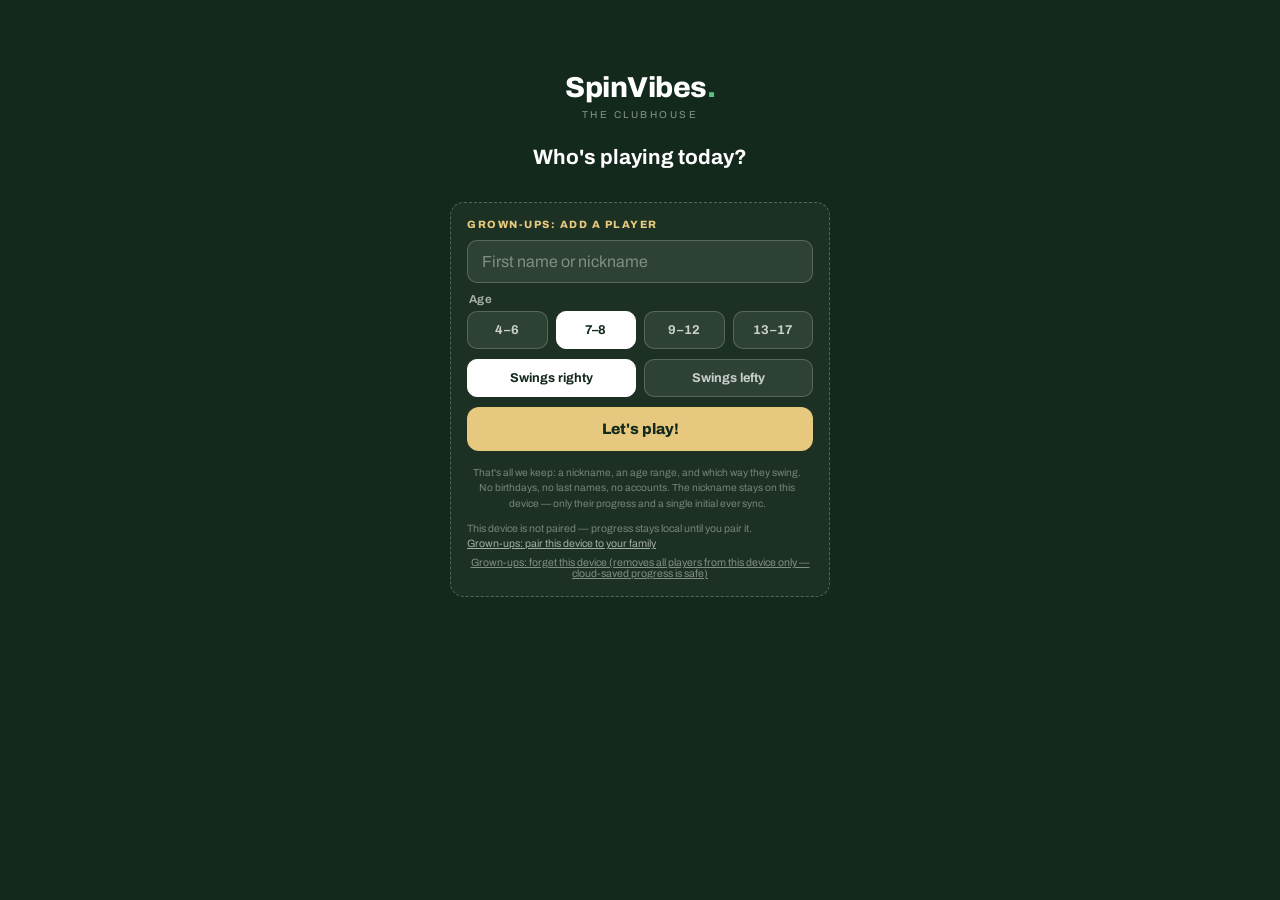
==== commit 4b4b0dea: "Update kid section 2026-09-24 14:30" ====
--- a/index.html
+++ b/index.html
@@ -32,6 +32,7 @@
   --bone:#F6F2E7; --bone-d:#EAE3D2; --bone-ink:#4A3B1E;
   --cat-forest:#1E5638; --cat-oxblood:#6E2B2B; --cat-slate:#47555E;
   --cat-plum:#5C3A64; --cat-teal:#2A6E6A; --cat-ink:#13291C;
+  --ultra:#5B3A9E; /* B52 — Headcover Buddies ultra-rare tier */
   --me:#F2A0BC; --me-soft:rgba(242,160,188,0.16);
   --nav-h:56px; --safe-b:env(safe-area-inset-bottom,0px);
   /* premium clubhouse materials */
@@ -233,6 +234,28 @@
 .keep-btn{margin-top:8px;background:var(--ink);color:#fff;border:none;border-radius:10px;padding:9px 14px;font-size:0.76rem;font-weight:800;cursor:pointer;touch-action:manipulation}
 .keep-btn:active{opacity:0.85}
 
+/* ── B52 Headcover Buddies — time-gated, no purchase path, lives on the
+   Clubhouse wall, not the Pro Shop ── */
+.buddy-cta{background:var(--bone);border:1px solid var(--bone-d);border-radius:18px;padding:18px 16px 16px;text-align:center;margin-bottom:14px}
+.buddy-box-visual{width:84px;height:84px;margin:0 auto 10px;border-radius:50%;display:inline-flex}
+.buddy-box-visual.ready{animation:siglow 2.4s ease-in-out infinite;border-radius:50%}
+.buddy-box-visual.shake{animation:buddyshake 0.56s ease}
+@keyframes buddyshake{
+  0%,100%{transform:rotate(0) scale(1)}
+  15%{transform:rotate(-9deg) scale(1.03)}
+  30%{transform:rotate(8deg) scale(1.05)}
+  45%{transform:rotate(-7deg) scale(1.06)}
+  60%{transform:rotate(5deg) scale(1.04)}
+  75%{transform:rotate(-3deg) scale(1.02)}
+  90%{transform:rotate(2deg) scale(1.01)}
+}
+.buddy-status{font-size:0.82rem;font-weight:700;color:var(--muted)}
+.buddy-status b{color:var(--ink)}
+.buddy-bar{height:6px;border-radius:4px;background:var(--surf3);overflow:hidden;margin:10px 0}
+.buddy-bar-fill{height:100%;background:linear-gradient(90deg,var(--cat-teal),var(--kelly));border-radius:4px;transition:width .3s}
+#buddyBtn[disabled]{opacity:0.4;pointer-events:none}
+.buddy-lbl-shiny{color:var(--brass-l) !important}
+
 /* ── PRO SHOP ── */
 .shop-cats{display:flex;gap:8px;overflow-x:auto;scrollbar-width:none;padding:2px 0 10px}
 .shop-cats::-webkit-scrollbar{display:none}
@@ -314,6 +337,7 @@
 .who-add input{width:100%;background:rgba(255,255,255,0.08);border:1px solid rgba(255,255,255,0.2);border-radius:10px;padding:12px 14px;color:#fff;font-family:'Archivo',sans-serif;font-size:16px;outline:none;margin-bottom:10px}
 .who-add input::placeholder{color:rgba(255,255,255,0.4)}
 .seg{display:flex;gap:8px;margin-bottom:10px}
+.seg-cap{font-size:0.72rem;font-weight:700;letter-spacing:0.04em;color:rgba(255,255,255,0.6);margin:0 0 6px 2px}
 .seg button{flex:1;background:rgba(255,255,255,0.08);border:1px solid rgba(255,255,255,0.2);border-radius:10px;padding:11px 6px;color:rgba(255,255,255,0.75);font-size:0.8rem;font-weight:700;cursor:pointer}
 .seg button.on{background:#fff;color:var(--ink);border-color:#fff}
 .who-go{width:100%;background:var(--brass-l);color:var(--ink);border:none;border-radius:12px;padding:14px;font-size:0.95rem;font-weight:800;cursor:pointer;font-family:'Archivo',sans-serif}
@@ -330,6 +354,27 @@
 .hold-fill{position:absolute;inset:0;width:0%;background:rgba(30,86,56,0.25);transition:none}
 .hold-txt{position:relative}
 </style>
+<link rel="stylesheet" href="pys/pys.css">
+<style>
+/* ── Pick Your Shot: the host chrome. The game's own tokens live in pys/pys.css. ── */
+#scr-pys{padding:0 0 calc(var(--nav-h) + var(--safe-b) + 16px);background:#13291C}  /* keep the shared bottom-nav clearance from .scr — `padding:0` used to wipe it and hid the last button under the toolbar */
+.pys-bar{display:flex;align-items:center;gap:10px;padding:10px 12px 6px}
+.pys-back{width:38px;height:38px;border-radius:50%;border:0;background:rgba(245,241,230,.1);
+  color:#F5F1E6;font-size:19px;line-height:1;cursor:pointer;flex:none}
+.pys-bar-t{color:#F5F1E6;font-weight:800;font-size:15px}
+.pys-bar-s{color:rgba(245,241,230,.6);font-size:12px;font-weight:600;margin-left:auto}
+.pys-load{color:rgba(245,241,230,.6);font-size:14px;font-weight:600;padding:28px 16px}
+#pysRoot{min-height:70vh}
+/* Home tile */
+.pys-tile{display:flex;align-items:center;gap:14px;cursor:pointer}
+.pys-tile-art{width:54px;height:54px;border-radius:14px;flex:none;
+  background:radial-gradient(circle at 62% 34%,#2E6B3E 0 34%,#1F4C2B 34% 100%);
+  box-shadow:inset 0 0 0 2px #A98D5F}
+.pys-tile-t{font-weight:800;font-size:15px}
+.pys-tile-s{font-size:12px;font-weight:500;opacity:.72;margin-top:2px;line-height:1.35}
+</style>
+
+<script src="pys/pys.js" defer></script>
 </head>
 <body>
 <div id="app">
@@ -354,9 +399,12 @@
     <div class="who-add">
       <div class="who-add-h">Grown-ups: add a player</div>
       <input type="text" id="addNick" placeholder="First name or nickname" maxlength="20">
-      <div class="seg" id="segBand">
-        <button data-v="k68" class="on" onclick="segPick('segBand',this)">Ages 5–8</button>
-        <button data-v="k912" onclick="segPick('segBand',this)">Ages 9–12</button>
+      <div class="seg-cap" id="segBandCap">Age</div>
+      <div class="seg" id="segBand" role="group" aria-labelledby="segBandCap">
+        <button data-v="k46" aria-label="Ages 4 to 6" onclick="segPick('segBand',this)">4–6</button>
+        <button data-v="k68" aria-label="Ages 7 to 8" class="on" onclick="segPick('segBand',this)">7–8</button>
+        <button data-v="k912" aria-label="Ages 9 to 12" onclick="segPick('segBand',this)">9–12</button>
+        <button data-v="teen" aria-label="Ages 13 to 17" onclick="segPick('segBand',this)">13–17</button>
       </div>
       <div class="seg" id="segHand">
         <button data-v="R" class="on" onclick="segPick('segHand',this)">Swings righty</button>
@@ -405,6 +453,15 @@
 
         <div class="sec-h">Next unlock</div>
         <div class="card next-un" id="nextUnlock"></div>
+
+        <div class="sec-h">Play a hole</div>
+        <div class="card pys-tile" id="pysTile" onclick="pysStart()">
+          <div class="pys-tile-art" aria-hidden="true"></div>
+          <div>
+            <div class="pys-tile-t">Pick Your Shot</div>
+            <div class="pys-tile-s" id="pysTileSub">Nine holes. Three choices each. See where all ten balls go.</div>
+          </div>
+        </div>
 
         <button class="cta soft" onclick="go('scr-club')">See your Clubhouse →</button>
 
@@ -483,10 +540,32 @@
           <div class="wall-h"><b>Earned markers</b><span id="wallCount"></span></div>
           <div class="wall-grid" id="wallGrid"></div>
         </div>
+        <div class="sec-h">Headcover Buddies</div>
+        <div class="sec-sub">A free cover shows up every two weeks. Nothing to buy &mdash; just come back and open it.</div>
+        <div class="buddy-cta">
+          <div class="buddy-box-visual" id="buddyBoxVisual"></div>
+          <div class="buddy-status" id="buddyStatus"></div>
+          <div class="buddy-bar"><div class="buddy-bar-fill" id="buddyBarFill"></div></div>
+          <button class="cta" id="buddyBtn" onclick="openBuddyBox()">Open it!</button>
+        </div>
+        <div class="wall">
+          <div class="wall-h"><b>Bag wall</b><span id="buddyWallCount"></span></div>
+          <div class="wall-grid" id="buddyWall"></div>
+        </div>
         <div class="sec-h">Real keepsakes</div>
         <div class="sec-sub">Real mail comes with <b>time</b>: a few <b>Tees at 3 months</b>, your <b>Marker at 6 months</b>, and <b>the Ball at one year</b>. Keep playing — the calendar does the rest. The digital twin lands on your wall right away.</div>
         <div id="keepsakes"></div>
       </div>
+    </div>
+
+    <!-- ── PICK YOUR SHOT (minigame; full-screen, launched from Home) ── -->
+    <div class="scr" id="scr-pys">
+      <div class="pys-bar">
+        <button class="pys-back" onclick="pysExit()" aria-label="Back to home">&larr;</button>
+        <div class="pys-bar-t">Pick Your Shot</div>
+        <div class="pys-bar-s" id="pysBarSub"></div>
+      </div>
+      <div id="pysRoot"></div>
     </div>
 
   </div>
@@ -574,6 +653,10 @@
   del(){ Object.keys(localStorage).filter(k=>k.startsWith('svkid-')).forEach(k=>localStorage.removeItem(k)); }
 };
 function today(){ return new Date().toISOString().slice(0,10); }
+/* B80 (2026-09-24): a nickname can arrive from a link (?nick=), so it is UNTRUSTED text. Every
+   place it goes into innerHTML goes through escHtml; textContent sinks need nothing. Found by the
+   security-auditor pass: `<svg/onload=alert()>` fits the 20-char nickname limit. */
+function escHtml(s){ return String(s==null?'':s).replace(/[&<>"']/g,c=>({'&':'&amp;','<':'&lt;','>':'&gt;','"':'&quot;',"'":'&#39;'}[c])); }
 
 /* ═══ CLOUD SYNC (beta: internal test family only, via the app chip's &u= param) ═══
    Persists the whole per-kid state blob (avatar, coins, wall, drills) through
@@ -622,6 +705,26 @@
              pickedWeek:(newer.weekly&&newer.weekly.pickedWeek)||null,
              doneWeeks:Object.assign({},(b.weekly&&b.weekly.doneWeeks)||{},(a.weekly&&a.weekly.doneWeeks)||{}) };
   m._wkOff=Math.max(a._wkOff||0,b._wkOff||0);   // demo week-clock only moves forward
+  // B52 — Headcover Buddies: owned counts=max, shiny=OR, lastOpen=newer (never loses a find)
+  m.buddies={ lastOpen:[a.buddies?.lastOpen,b.buddies?.lastOpen].filter(Boolean).sort().pop()||null, owned:{} };
+  [...new Set([...Object.keys(a.buddies?.owned||{}),...Object.keys(b.buddies?.owned||{})])].forEach(id=>{
+    const ao=(a.buddies?.owned||{})[id]||{}, bo=(b.buddies?.owned||{})[id]||{};
+    m.buddies.owned[id]={ count:Math.max(ao.count||0,bo.count||0), shiny:!!(ao.shiny||bo.shiny) };
+  });
+  // B83 (2026-09-24) — Pick Your Shot progress used to follow the NEWER device wholesale, so a second
+  // device could drop which holes had already paid (a replay would re-pay) and which nines were done.
+  // Earned never lost: paid/nines/principlesSeen union (local wins per key), holesPlayed never below
+  // the paid count. Only the weekly-cap counters follow the week: the later ISO week wins, and its
+  // coins/pts are the max of whichever sides are on that week.
+  const am=a.mini||{}, bm=b.mini||{}, wk=[am.wk,bm.wk].filter(Boolean).sort().pop()||null,
+        onWk=[am,bm].filter(x=>x.wk===wk);
+  const paid=Object.assign({},bm.paid,am.paid);
+  m.mini={ wk,
+    coins: wk ? Math.max(0,...onWk.map(x=>x.coins||0)) : 0,
+    pts:   wk ? Math.max(0,...onWk.map(x=>x.pts||0))   : 0,
+    paid, nines:Object.assign({},bm.nines,am.nines),
+    principlesSeen:Object.assign({},bm.principlesSeen,am.principlesSeen),
+    holesPlayed: Math.max(am.holesPlayed||0, bm.holesPlayed||0, Object.keys(paid).length) };
   return m;
 }
 async function cloudPull(slug){ // on boot/switch: MERGE server + local
@@ -644,7 +747,7 @@
    Data-minimal by design: nickname + age band + swing hand, all LOCAL. What
    syncs is an opaque key + progress. Parent-provisioned.
    The app chip can deep-link a kid via ?kid=<key>&nick=&age=&hand= ═══ */
-let KIDS = KidStore.get('kids', []);          // [{slug,nick,band:'k68'|'k912',hand:'L'|'R'}]
+let KIDS = KidStore.get('kids', []);          // [{slug,nick,band:'k46'|'k68'|'k912'|'teen',hand:'L'|'R'}]
 let ACTIVE = KidStore.get('active', null);
 function kidOf(){ return KIDS.find(k=>k.slug===ACTIVE) || null; }
 
@@ -656,7 +759,12 @@
   pts:0, since:null, drills:{count:0,last:null}, rounds:0, famRounds:0, checkins:{count:0,last:null},
   weekly:{picked:null,pickedWeek:null,doneWeeks:{}},  // family challenge: doneWeeks {isoWeek->challengeId}
   markers:{},              // id -> ISO date earned
-  physicals:{}             // marker id -> 'earned' | 'approved'
+  physicals:{},            // marker id -> 'earned' | 'approved'
+  buddies:{owned:{},lastOpen:null},  // B52 — id -> {count,shiny}; lastOpen = date string
+  // B58b — Pick Your Shot. mini = the shared weekly minigame ledger, keyed by ISO week.
+  // holesPlayed/principlesSeen are counters only: no new personal fields (KID-PII-SCOPE.md).
+  // paid = hole id -> ISO date of its first completion; a hole pays once, replays are free (§1.5).
+  mini:{wk:null,coins:0,pts:0,holesPlayed:0,principlesSeen:{},nines:{},paid:{}}
 };
 let S = null;
 function loadState(slug){
@@ -666,6 +774,10 @@
   s.avatar=Object.assign({},DEF.avatar,s.avatar); s.wear=Object.assign({},DEF.wear,s.wear);
   s.drills=Object.assign({},DEF.drills,s.drills); s.checkins=Object.assign({},DEF.checkins,s.checkins);
   s.weekly=Object.assign({picked:null,pickedWeek:null,doneWeeks:{}},s.weekly); s.weekly.doneWeeks=s.weekly.doneWeeks||{};
+  s.buddies=Object.assign({owned:{},lastOpen:null},s.buddies); s.buddies.owned=Object.assign({},s.buddies.owned);
+  s.mini=Object.assign({wk:null,coins:0,pts:0,holesPlayed:0,principlesSeen:{},nines:{},paid:{}},s.mini);
+  s.mini.principlesSeen=Object.assign({},s.mini.principlesSeen); s.mini.nines=Object.assign({},s.mini.nines);
+  s.mini.paid=Object.assign({},s.mini.paid);
   if(!s.since) s.since=today();   // tenure clock starts on first use (persists on first save)
   s._isFirstRun = isFirstRun;     // recomputed fresh every load from raw — harmless if it round-trips through save()
   return s;
@@ -695,7 +807,7 @@
     KIDS.forEach(k=>{
       if(k.key) return;
       const ini = (k.nick||'?').trim().charAt(0).toUpperCase();
-      let m = slots.filter(s=>s.initial===ini && (!s.band || !k.band || s.band===k.band));
+      let m = slots.filter(s=>s.initial===ini && (!s.band || !k.band || bandKey(s.band)===bandKey(k.band)));
       if(m.length!==1) m = slots.filter(s=>s.initial===ini);
       if(m.length!==1 && slots.length===1 && KIDS.length===1) m = slots;
       if(m.length===1 && !KIDS.some(o=>o.key===m[0].key)){ k.key = m[0].key; changed = true; }
@@ -731,8 +843,14 @@
   levelup: {coins:25, pts:0, why:'Level up!'},
   marker:  {coins:15, pts:0, why:'Earned a marker'},
   par:     {coins:0,  pts:2, why:'Par or better'},
-  weekly:  {coins:12, pts:2, why:'Weekly family challenge'}   // capped 1/ISO-week in wkComplete()
+  weekly:  {coins:12, pts:2, why:'Weekly family challenge'},  // capped 1/ISO-week in wkComplete()
+  // Pick Your Shot (B58b). Paid through earn() like everything else — no parallel economy.
+  // A SHARED 20-coin / 2-pt weekly cap across all five minigames is enforced in pysAward();
+  // the cap is never shown to the kid (no meter, no "0 of 20 left") — house no-guilt rule.
+  mini:       {coins:2, pts:0, why:'Played a hole in Pick Your Shot'},
+  miniCourse: {coins:6, pts:1, why:'Finished a nine'}
 };
+const MINI_CAP = {coins:20, pts:2};
 
 /* ═══════════ 9-LEVEL SYSTEM — ported 1:1 from app.spinvibes.com ═══════════ */
 const KID_LEVELS = ['Fresh Caddie','Grip & Ripper','Ball Finder','Straight Shooter','Par Machine','Course Reader','Shot Shaper','Course Boss','Tour Bound'];
@@ -755,9 +873,12 @@
 /* ═══════════ DAILY DRILLS — sample of the app's KID_DRILLS pool
    (single source: pga-coaching-reference/09-daily-kid-drills.md)
    PERSONALIZED PER KID:
-   - `body68` = simpler, bigger-target wording for the 5–8 band (joy-first:
-     big tools, big targets, simple cues); default `body` serves 9–12.
-   - `band:'k912'` = too abstract for little ones, held back from 5–8.
+   - FOUR age bands, identical to iOS (B16, 2026-09-24): k46 4–6, k68 7–8, k912 9–12, teen 13–17.
+     Wording cascades like iOS KidDrillEngine.bodyText: k46 body46→body68→body · k68 body68→body ·
+     teen bodyTeen→body · k912 body. This array and WEEKLY are GENERATED from the iOS pools by
+     experiments/2026-09-24-b16-age-bands/port_bands.py, same order, so web and iOS pick the SAME
+     drill for a kid on the same day. Edit iOS, then re-run it; don't hand-edit here.
+   - `band:'k912'` = too abstract for little ones: held back from k46 and k68, never from teens.
    - `lvl` (0–8) = the drill's challenge level on the 9-level ladder.
    - the daily pick is seeded by DATE + KID, so siblings get different
      drills on the same day, from a pool that fits each of them.
@@ -766,109 +887,187 @@
    a stretch), ~5% RED (3+ up, the rare big reach). Never guilt: every tier
    is framed as a win; red is "a rare one", not a test. ═══════════ */
 const DRILLS = [
-  {lvl:0, title:'Tin soldier', body:`Stand tall on your lead foot for a slow count of ten, then switch to your trail foot.`,
+  {lvl:0, title:`Tin soldier`, body:`Stand tall on your lead foot for a slow count of ten, then switch to your trail foot.`,
    body68:`Stand like a statue on one foot and count to ten out loud. Then swap feet. Can you be the stillest statue ever?`,
+   body46:`Stand still on one foot like a tin soldier! Count 1-2-3-4-5. Now switch feet!`,
+   bodyTeen:`Hold a static balance on your lead foot for a 10-count, then switch to trail. Focus on quiet hips, no swaying.`,
    builds:`the steady lower body that keeps your swing on balance.`},
-  {lvl:1, title:'One and two', body:`Air-swing while you say it out loud: "ONE" going back, "and-TWO" coming through. Smooth and even, never rushed.`,
+  {lvl:1, title:`One and two`, body:`Air-swing while you say it out loud: "ONE" going back, "and-TWO" coming through. Smooth and even, never rushed.`,
    body68:`Big pretend swing! Say "ONNNE" going back and "TWO!" swinging through. Slow back, fun through.`,
+   body46:`Big swing, no ball! Say "one" going back, "two" coming down. Nice and slow.`,
+   bodyTeen:`Air-swing with a "one-and-two" tempo count, roughly a 3:1 backswing-to-downswing ratio. Same rhythm every rep, no rushing the transition.`,
    builds:`a repeatable tempo so you don't swing too hard.`},
-  {lvl:2, title:'Wind up like a spring', body:`Cross your arms, turn your shoulders back like winding up a spring, then unwind through toward the target — then FIRE.`,
+  {lvl:2, title:`Wind up like a spring`, body:`Cross your arms, turn your shoulders back like winding up a spring, then unwind through toward the target, then FIRE.`,
    body68:`Hug yourself, twist back like a wind-up toy… and BOING! Unwind toward your target as fast as you want.`,
+   body46:`Cross your arms and twist back… then twist forward fast! Whee!`,
+   bodyTeen:`Cross your arms over your chest, turn your shoulders fully into the backswing, then unwind through impact using body rotation, not just your arms, to generate speed.`,
    builds:`turning your body to power the swing instead of just your arms.`},
-  {lvl:1, title:'Brush the floor', body:`Make a low, slow swing and brush the floor where the ball would be, like sweeping crumbs forward.`,
-   body68:`Pretend your hands are a broom. Sweep the floor whoosh-whoosh toward the door — that's where the ball goes!`,
+  {lvl:1, title:`Brush the floor`, body:`Make a low, slow swing and brush the floor where the ball would be, like sweeping crumbs forward.`,
+   body68:`Pretend your hands are a broom. Sweep the floor whoosh-whoosh toward the door, that's where the ball goes!`,
+   body46:`Make your hands swing low like a broom brushing the floor. Whoosh!`,
+   bodyTeen:`Make slow, low swings that brush the ground at the ball position, training a consistent low point so you strike the ball before the turf.`,
    builds:`a clean low point so you catch the ball first.`},
-  {lvl:0, title:'Handshake grip', body:`Hold out your lead hand and shake hands with an invisible club, then add your trail hand softly on top.`,
-   body68:`Shake hands with your invisible club — "nice to meet you, club!" — then your other hand joins the handshake, soft like holding a bird.`,
+  {lvl:0, title:`Handshake grip`, body:`Hold out your lead hand and shake hands with an invisible club, then add your trail hand softly on top.`,
+   body68:`Shake hands with your invisible club, "nice to meet you, club!", then your other hand joins the handshake, soft like holding a bird.`,
+   body46:`Shake hands with your pretend club! Now your other hand says hi too.`,
+   bodyTeen:`Set your lead hand on the grip like a handshake, then add the trail hand softly on top — a neutral, repeatable grip, not overly tight.`,
    builds:`a calm, neutral grip you can repeat every time.`},
-  {lvl:1, title:'Underhand to a spot', body:`Pick a spot on the floor. Toss a rolled sock underhand to land right on it. Closer each time.`,
+  {lvl:1, title:`Underhand to a spot`, body:`Pick a spot on the floor. Toss a rolled sock underhand to land right on it. Closer each time.`,
    body68:`Pick a pillow. Toss a sock-ball underhand and try to land it ON the pillow. Three in a row = superstar!`,
+   body46:`Toss a sock right onto the spot! Try again closer each time.`,
+   bodyTeen:`Toss a rolled sock underhand to a target, focusing on a smooth pendulum motion and dialing in distance control — the same feel as a chip stroke.`,
    builds:`the smooth pendulum feel of a chip.`},
-  {lvl:2, title:'Toe finish', body:`Make an air-swing and finish with your trail-foot shoelaces pointing at the target, up on your toe.`,
-   body68:`Big swing, then FREEZE like a trophy — back foot up on its tiptoe, laces pointing where the ball would fly!`,
+  {lvl:2, title:`Toe finish`, body:`Make an air-swing and finish with your trail-foot shoelaces pointing at the target, up on your toe.`,
+   body68:`Big swing, then FREEZE like a trophy, back foot up on its tiptoe, laces pointing where the ball would fly!`,
+   body46:`Big swing, then freeze like a statue with your back toe up!`,
+   bodyTeen:`Finish your air-swing with full weight transferred to your lead side, trail heel up and laces pointing at the target — a complete finish position, not a stalled one.`,
    builds:`weight moving fully to your lead side.`},
-  {lvl:3, title:'Wall turn', body:`Stand one step from a wall, make a slow backswing turn, and stop before the wall. Turn, don't sway.`,
-   band:'k912',
+  {lvl:3, band:'k912', title:`Wall turn`, body:`Stand one step from a wall, make a slow backswing turn, and stop before the wall. Turn, don't sway.`,
+   bodyTeen:`Stand a step from a wall and make a full shoulder turn in the backswing without your hips or head touching the wall — pure rotation, no lateral slide.`,
    builds:`rotating in place instead of sliding off the ball.`},
-  {lvl:2, title:'Table roll', body:`Roll a coin or ball across a table to stop right on a line or an edge. Not too hard, not too soft.`,
+  {lvl:2, title:`Table roll`, body:`Roll a coin or ball across a table to stop right on a line or an edge. Not too hard, not too soft.`,
    body68:`Roll a ball across the table and make it stop before the edge. Too soft, too hard… juuust right!`,
-   builds:`putting distance feel — lag it close.`},
-  {lvl:4, title:'Pause at the top', body:`Air-swing to the top, freeze for two seconds, then swing down and through.`,
-   band:'k912',
-   builds:`the right downswing order — your body leads.`},
-  {lvl:0, title:'Superhero finish', body:`Air-swing and hold your finish for three whole seconds — chest to the target, like a superhero landing.`,
-   body68:`Swing and land your superhero pose! Hold it — cape out, chest to the target — for three whole seconds.`,
+   body46:`Roll your ball across the table. Not too hard, not too soft!`,
+   bodyTeen:`Roll a ball or coin across a table to stop on a specific line, training distance control and touch — the same feel you'd use to read a lag putt.`,
+   builds:`putting distance feel, lag it close.`},
+  {lvl:4, band:'k912', title:`Pause at the top`, body:`Air-swing to the top, freeze for two seconds, then swing down and through.`,
+   bodyTeen:`Swing to the top of your backswing and pause for a full two seconds before starting down — trains the downswing to start from the ground up, not the arms.`,
+   builds:`the right downswing order, your body leads.`},
+  {lvl:0, title:`Superhero finish`, body:`Air-swing and hold your finish for three whole seconds, chest to the target, like a superhero landing.`,
+   body68:`Swing and land your superhero pose! Hold it, cape out, chest to the target, for three whole seconds.`,
+   body46:`Swing and freeze like a superhero! Chest out, hold it big!`,
+   bodyTeen:`Hold your finish position for three full seconds, weight fully on your lead leg, chest facing the target — a complete, balanced finish every time.`,
    builds:`balance all the way to a full finish.`},
-  {lvl:1, title:'Sock catch', body:`Toss a rolled-up sock straight up and catch it with your lead hand only, ten times.`,
-   body68:`Toss a sock-ball up and catch it with your steering hand only. Count your catches — beat yesterday's you!`,
-   builds:`lead-hand control — the hand that steers the clubface.`},
-  {lvl:3, title:'Eyes-closed statue', body:`Balance on your lead foot with your eyes closed for a slow count of five.`,
+  {lvl:1, title:`Sock catch`, body:`Toss a rolled-up sock straight up and catch it with your lead hand only, ten times.`,
+   body68:`Toss a sock-ball up and catch it with your steering hand only. Count your catches, beat yesterday's you!`,
+   body46:`Toss the sock up and catch it with only ONE hand! Ten times!`,
+   bodyTeen:`Toss and catch with your lead hand only, ten reps — builds the lead-hand strength and control that squares the clubface at impact.`,
+   builds:`lead-hand control, the hand that steers the clubface.`},
+  {lvl:3, title:`Eyes-closed statue`, body:`Balance on your lead foot with your eyes closed for a slow count of five.`,
    body68:`Close your eyes and be a statue on one foot. Count to five. Wobble? Giggle and go again!`,
+   body46:`Close your eyes! Stand on one foot! Count to five, no peeking!`,
+   bodyTeen:`Balance on your lead foot with your eyes closed for a five-count — removes visual feedback so your body learns balance on its own.`,
    builds:`balance you don't have to think about.`},
-  {lvl:3, title:'Step and swing', body:`Feet together. Step your trail foot back as you swing back, step your lead foot forward as you swing through. Three smooth ones.`,
+  {lvl:3, title:`Step and swing`, body:`Feet together. Step your trail foot back as you swing back, step your lead foot forward as you swing through. Three smooth ones.`,
    body68:`March and swing! Step back as you wind up, step forward as you swoosh. Like a dance move.`,
+   body46:`Step back, swing back. Step forward, swing through. Like a dance!`,
+   bodyTeen:`Step the trail foot back on the backswing and the lead foot forward through impact — trains the weight shift from trail to lead side that powers real ball-striking.`,
    builds:`weight flowing trail-to-lead through the ball.`},
-  {lvl:4, title:'Slow-motion swing', body:`Make one full air-swing that takes ten whole seconds, start to finish, no wobble.`,
-   body68:`Swing like you're underwater — sooooo slow it takes ten seconds. Smooth the whole way!`,
+  {lvl:4, title:`Slow-motion swing`, body:`Make one full air-swing that takes ten whole seconds, start to finish, no wobble.`,
+   body68:`Swing like you're underwater, sooooo slow it takes ten seconds. Smooth the whole way!`,
+   body46:`Swing so slow it takes forever! Like you're underwater!`,
+   bodyTeen:`Make one continuous air-swing that takes a full ten seconds start to finish — forces control through every checkpoint of the swing instead of rushing past them.`,
    builds:`control of every position in your swing.`},
-  {lvl:5, band:'k912', title:'Lead-hand only', body:`Five smooth air-swings holding your pretend club with ONLY your lead hand.`,
+  {lvl:5, band:'k912', title:`Lead-hand only`, body:`Five smooth air-swings holding your pretend club with ONLY your lead hand.`,
+   bodyTeen:`Five smooth air-swings holding the club with your lead hand only — builds the lead-arm strength and clubface control that keeps you from flipping at impact.`,
    builds:`the lead-side strength that squares the clubface.`},
-  {lvl:5, title:'Three-pillow chips', body:`Set three targets at different distances. Land a sock-ball on each, nearest to farthest.`,
-   body68:`Line up three pillows — close, middle, far. Land a sock-ball on each one, like hopscotch!`,
+  {lvl:5, title:`Three-pillow chips`, body:`Set three targets at different distances. Land a sock-ball on each, nearest to farthest.`,
+   body68:`Line up three pillows, close, middle, far. Land a sock-ball on each one, like hopscotch!`,
+   body46:`Land your sock on the close pillow, then the middle one, then far!`,
+   bodyTeen:`Set three targets at increasing distances and land a chip on each using the same stroke, just varying swing length — real distance control, not different swings.`,
    builds:`changing distance with the same smooth motion.`},
-  {lvl:6, band:'k912', title:'Mirror at the top', body:`Swing to the top in front of a mirror and freeze. Check: shoulders turned, lead arm long. Fix one thing, do it again.`,
-   builds:`knowing your own swing — coach's eyes on yourself.`},
-  {lvl:7, band:'k912', title:'One-foot swing', body:`A smooth air-swing standing ONLY on your lead foot — finish balanced and hold it.`,
+  {lvl:6, band:'k912', title:`Mirror at the top`, body:`Swing to the top in front of a mirror and freeze. Check: shoulders turned, lead arm long. Fix one thing, do it again.`,
+   bodyTeen:`Swing to the top in front of a mirror and check your position: shoulders fully turned, lead arm extended, club roughly parallel. Fix one fault, repeat.`,
+   builds:`knowing your own swing, coach's eyes on yourself.`},
+  {lvl:7, band:'k912', title:`One-foot swing`, body:`A smooth air-swing standing ONLY on your lead foot, finish balanced and hold it.`,
+   bodyTeen:`Make a full air-swing balanced entirely on your lead foot, holding the finish — advanced balance work that exposes any sway in your swing.`,
    builds:`elite balance under motion.`},
-  {lvl:8, title:'Captain of the day', body:`Teach today's drill to someone in your family and coach them through three tries.`,
+  {lvl:8, title:`Captain of the day`, body:`Teach today's drill to someone in your family and coach them through three tries.`,
    body68:`YOU'RE the coach today! Teach a grown-up a drill and cheer their three tries.`,
-   builds:`owning it — you know it best when you can teach it.`},
-  /* ── full-pool port from 09-daily-kid-drills.md — the 15 that weren't in the
-     v1 sample. Same single source as iOS DrillPool.swift. ── */
-  {lvl:0, title:'Checkout balance', body:`Waiting in line? Quietly balance on one foot, then the other, until it's your turn.`,
-   body68:`Waiting in line is secret training! Stand on one foot like a flamingo, then swap. Shhh — nobody knows.`,
-   builds:`quiet-body control under pressure — a busy line is your first gallery.`},
-  {lvl:3, title:'Hands-ahead freeze', body:`Mime the moment you hit the ball and FREEZE: hands slightly ahead of where the clubhead would be, weight on your lead foot.`,
+   body46:`You're the coach today! Show a grown-up how to do it!`,
+   bodyTeen:`Teach today's drill to someone in your family, including WHY it works — explaining a move is the fastest way to actually own it yourself.`,
+   builds:`owning it, you know it best when you can teach it.`},
+  {lvl:0, title:`Checkout balance`, body:`Waiting in line? Quietly balance on one foot, then the other, until it's your turn.`,
+   body68:`Waiting in line is secret training! Stand on one foot like a flamingo, then swap. Shhh, nobody knows.`,
+   body46:`Waiting in line? Stand on one foot like a flamingo! Then swap!`,
+   bodyTeen:`Use downtime in line to quietly balance on one foot, then the other — training stable balance under real-world distraction, your first small "gallery."`,
+   builds:`quiet-body control under pressure, a busy line is your first gallery.`},
+  {lvl:3, title:`Hands-ahead freeze`, body:`Mime the moment you hit the ball and FREEZE: hands slightly ahead of where the clubhead would be, weight on your lead foot.`,
    body68:`Pretend you just hit the ball and freeze like a photo! Hands out front, lead foot squished into the floor.`,
+   body46:`Pretend you hit the ball! Freeze! Hands out front like a photo!`,
+   bodyTeen:`Mime impact and freeze: hands slightly ahead of the clubhead, weight forward on your lead foot — the exact position that produces ball-first contact.`,
    builds:`ball-first contact with the hands leading the clubhead.`},
-  {lvl:1, title:'Arms on chest', body:`Fold your arms across your chest and turn back and through. Feel your arms and body move as one piece.`,
+  {lvl:1, title:`Arms on chest`, body:`Fold your arms across your chest and turn back and through. Feel your arms and body move as one piece.`,
    body68:`Hug yourself and twist side to side like a washing machine. Your arms and belly move together!`,
+   body46:`Hug yourself and twist side to side, like a washing machine!`,
+   bodyTeen:`Cross your arms over your chest and rotate back and through, feeling your arms and torso move as one connected unit through the swing.`,
    builds:`staying connected so the club never swings out and across.`},
-  {lvl:2, title:'Pencil tuck', body:`Tuck something light — a pencil, a spoon — under each upper arm and make slow turns without dropping them.`,
+  {lvl:2, title:`Pencil tuck`, body:`Tuck something light, a pencil, a spoon, under each upper arm and make slow turns without dropping them.`,
    body68:`Tuck a spoon under each arm like penguin wings. Turn slowly… don't let them fall! Penguins are great golfers.`,
+   body46:`Tuck a spoon under each arm like penguin wings! Don't drop them!`,
+   bodyTeen:`Tuck a light object under each arm and make slow turns without dropping either one — trains connection so the arms and body rotate together instead of disconnecting.`,
    builds:`arms and body turning together, never flying apart.`},
-  {lvl:4, band:'k912', title:'Clock swings', body:`Air-swing three wedge lengths: a little 7 o'clock, a medium 9 o'clock, a full 11 o'clock. Same smooth speed each time.`,
-   builds:`wedge distance vocabulary — short backswing, short shot.`},
-  {lvl:3, title:'Wall hips', body:`Stand with your trail hip near a wall. Turn your hips ALONG the wall, not pushing into it.`,
-   body68:`Stand next to a wall and wiggle-turn your hips along it, smooth as a dance move — no bumping the wall!`,
+  {lvl:4, band:'k912', title:`Clock swings`, body:`Air-swing three wedge lengths: a little 7 o'clock, a medium 9 o'clock, a full 11 o'clock. Same smooth speed each time.`,
+   bodyTeen:`Air-swing three wedge lengths — a 7 o'clock, a 9 o'clock, and a full 11 o'clock backswing — same tempo each time, building real wedge distance control by feel.`,
+   builds:`wedge distance vocabulary, short backswing, short shot.`},
+  {lvl:3, title:`Wall hips`, body:`Stand with your trail hip near a wall. Turn your hips ALONG the wall, not pushing into it.`,
+   body68:`Stand next to a wall and wiggle-turn your hips along it, smooth as a dance move, no bumping the wall!`,
+   body46:`Stand by a wall and wiggle your hips along it, like a dance!`,
+   bodyTeen:`Stand with your trail hip near a wall and rotate your hips ALONG it through the swing, not into it — trains hip rotation instead of standing up out of your posture at impact.`,
    builds:`hip rotation instead of standing up at impact.`},
-  {lvl:0, title:'Trunk twists', body:`Gentle, slow trunk twists, ten each way, to loosen up before you ever pick up a club.`,
+  {lvl:0, title:`Trunk twists`, body:`Gentle, slow trunk twists, ten each way, to loosen up before you ever pick up a club.`,
    body68:`Ten slow twisty-twists each way, like a sprinkler waking up. Now your swing is warm!`,
+   body46:`Twist side to side, nice and slow, like a sprinkler waking up!`,
+   bodyTeen:`Ten slow rotational twists each direction before you pick up a club — a real warm-up that primes the turn your swing needs.`,
    builds:`the turn your swing needs, warm and ready.`},
-  {lvl:2, title:'Wrist set', body:`Hold your lead arm out in front. Hinge your wrist up so your thumb points to the sky, then down. Ten times.`,
+  {lvl:2, title:`Wrist set`, body:`Hold your lead arm out in front. Hinge your wrist up so your thumb points to the sky, then down. Ten times.`,
    body68:`Stick your steering arm out and wave your thumb up at the sky, then down. Ten sky-waves!`,
+   body46:`Point your thumb up at the sky, then down. Ten sky-waves!`,
+   bodyTeen:`Hold your lead arm out and hinge your wrist so the thumb points skyward, then release it down — trains the wrist set that loads the club on the way back.`,
    builds:`setting the wrist hinge that loads the club.`},
-  {lvl:0, title:'Name your clubs', body:`Name three clubs in a bag and what each one is for: driver goes far, wedge goes high and soft, putter rolls it in.`,
+  {lvl:0, title:`Name your clubs`, body:`Name three clubs in a bag and what each one is for: driver goes far, wedge goes high and soft, putter rolls it in.`,
    body68:`Meet the club family! The driver is the BOOM one, the wedge is the fluffy-high one, the putter rolls it home. Say their names!`,
+   body46:`Meet your clubs! One goes far, one goes high, one rolls it home!`,
+   bodyTeen:`Name three clubs in the bag and their real jobs — driver for distance off the tee, wedge for a high, soft landing, putter for rolling it into the hole — bag knowledge that speeds up real decisions on the course.`,
    builds:`knowing your bag so you pick the right club on the course.`},
-  {lvl:0, title:'Pick a target', body:`Point at something far away — a tree, a sign, a cart — and make one air-swing aimed RIGHT at it.`,
+  {lvl:0, title:`Pick a target`, body:`Point at something far away, a tree, a sign, a cart, and make one air-swing aimed RIGHT at it.`,
    body68:`Point at something far away and swing right AT it. Golfers never swing at nothing!`,
+   body46:`Point at something far away and swing right at it! Every time!`,
+   bodyTeen:`Pick a specific target before every single air-swing — a tree, a sign, a spot on the wall — golfers never aim at nothing, and neither should you.`,
    builds:`always swinging to a target, never at nothing.`},
-  {lvl:2, title:'Your routine', body:`Rehearse your pre-shot routine: breathe, look at the target, one practice swing, then go. Same every time.`,
+  {lvl:2, title:`Your routine`, body:`Rehearse your pre-shot routine: breathe, look at the target, one practice swing, then go. Same every time.`,
    body68:`Do your secret golfer handshake with yourself: big breath… look at the target… one practice swing… GO!`,
+   body46:`Big breath… look far away… one practice swing… GO!`,
+   bodyTeen:`Rehearse a real pre-shot routine: a breath, a look at the target, one practice swing, then commit — the same sequence every time builds the consistency that holds up under pressure.`,
    builds:`a calm pre-shot routine that travels to every shot.`},
-  {lvl:4, title:'Spot the trouble', body:`Look at a field, park, or fairway. Say where you would NOT want to hit it, and where the safe spot is.`,
+  {lvl:4, title:`Spot the trouble`, body:`Look at a field, park, or fairway. Say where you would NOT want to hit it, and where the safe spot is.`,
    body68:`Look outside and play I-spy: where would a golf ball get in trouble? Where is it safe? You found the smart shot!`,
-   builds:`course management — aiming away from trouble.`},
-  {lvl:1, title:'Cart posture', body:`Push the cart with a tall, flat back and a little knee bend. That athletic stance IS your golf posture.`,
+   body46:`Look outside! Where's the tricky spot? Where's the safe spot?`,
+   bodyTeen:`Look at a fairway, park, or field and identify where trouble is (water, trees, out of bounds) and where the safe miss is — real course management starts with reading the hole before you swing.`,
+   builds:`course management, aiming away from trouble.`},
+  {lvl:1, title:`Cart posture`, body:`Push the cart with a tall, flat back and a little knee bend. That athletic stance IS your golf posture.`,
    body68:`Push the cart like a golfer: tall back, bendy knees, super strong. You're doing golf right now!`,
+   body46:`Push the cart tall and strong, bendy knees, like a real golfer!`,
+   bodyTeen:`Push the cart with a tall, flat back and slight knee flex — that same athletic stance IS your golf setup posture, so you're rehearsing it constantly without thinking about it.`,
    builds:`setup posture you can feel anywhere.`},
-  {lvl:1, title:'Tile alignment', body:`Line your feet up parallel to a line on the floor — a tile seam, a parking stripe — like aiming at a target.`,
+  {lvl:1, title:`Tile alignment`, body:`Line your feet up parallel to a line on the floor, a tile seam, a parking stripe, like aiming at a target.`,
    body68:`Find a line on the floor and park your feet next to it, straight as train tracks. That's how golfers aim!`,
+   body46:`Find a line on the floor and put your feet right next to it!`,
+   bodyTeen:`Set your feet parallel to a floor seam or line, like aiming down a set of train tracks — proper alignment is what makes the ball actually start where you're aiming.`,
    builds:`square alignment so the ball starts where you mean it to.`},
-  {lvl:1, title:'Grocery finish', body:`One slow, quiet air-swing by the cart and hold the finish. Smooth, balanced, watch the "ball" fly down the aisle.`,
-   body68:`One quiet superhero swing by the cart — hold the pose and watch your pretend ball fly down the aisle! Get a grown-up to do one too.`,
-   builds:`a balanced, complete swing — the whole thing in three seconds.`}
+  {lvl:2, title:`Towel snap`, body:`Fold a hand towel lengthwise, hold both ends. Swing back slow, then whip it through so it SNAPS at the bottom, right where the ball would be.`,
+   body68:`Fold up a towel and hold both ends like a jump rope. Swing back slow… then WHOOSH-SNAP it through! Can you make it crack like a whip?`,
+   body46:`Swing your towel back slow, then fast! Can you make it go SNAP?`,
+   bodyTeen:`Fold a towel lengthwise and hold both ends. Swing back slow and whip it through to snap at the bottom — trains the speed release that a flippy, decelerating swing never gets.`,
+   builds:`releasing speed AT the ball instead of before it.`},
+  {lvl:4, band:'k912', title:`Towel lag hold`, body:`Hold a towel like a club. Swing back, then start down keeping the towel's tip trailing behind your hands as long as you can before it catches up.`,
+   bodyTeen:`Hold a towel like a club and swing down keeping the tip trailing behind your hands as long as possible before it releases — the same lag that separates a powerful downswing from an early, weak one.`,
+   builds:`lag, storing speed until the last possible moment.`},
+  {lvl:1, title:`Backyard bases`, body:`Set two markers (cones, shoes, anything) a swing apart in the yard. Air-swing from one, walk to the other, air-swing back. Ten round trips.`,
+   body68:`Put two shoes down in the yard like bases. Big swing at one, run to the other, big swing back! Ten trips, you're an athlete!`,
+   body46:`Swing at one shoe, run to the other shoe, swing again! Ten times!`,
+   bodyTeen:`Set two markers a swing-width apart and air-swing at each, alternating, for ten reps — builds reps without the boredom of standing in one spot.`,
+   builds:`reps that don't feel like a chore.`},
+  {lvl:0, title:`Morning wake-up swings`, body:`Before breakfast: five slow trunk twists, five air-swings at half speed, five at full speed. Two minutes, and you're warm for the day.`,
+   body68:`Before breakfast: five sleepy twists, five slow swings, five fast swings. Two minutes and your golf body is awake!`,
+   body46:`Twist, twist, twist! Swing slow, swing fast! Good morning, golfer!`,
+   bodyTeen:`A two-minute morning warm-up: five trunk twists, five air-swings at half speed, five at full speed — a real athlete's habit, not just a golf one.`,
+   builds:`a warm, ready body before you ever pick up a club at the range.`},
+  {lvl:1, title:`Grocery finish`, body:`One slow, quiet air-swing by the cart and hold the finish. Smooth, balanced, watch the "ball" fly down the aisle.`,
+   body68:`One quiet superhero swing by the cart, hold the pose and watch your pretend ball fly down the aisle! Get a grown-up to do one too.`,
+   body46:`One quiet swing by the cart, hold your pose, watch it fly!`,
+   bodyTeen:`One slow, quiet air-swing by the cart, holding a balanced finish — the whole swing, start to finish, compressed into three controlled seconds.`,
+   builds:`a balanced, complete swing, the whole thing in three seconds.`}
 ];
 function hash(s){ let h=0; for(let i=0;i<s.length;i++){ h=(h*31+s.charCodeAt(i))>>>0; } return h; }
 /* the traffic-light pick: ~75% green (≤ kid's level), ~20% yellow (+1..2),
@@ -879,10 +1078,28 @@
   yellow:{c:'#B08D4F',            t:"A stretch — you've got this"},
   red:   {c:'var(--cat-oxblood)', t:'Rare one — big challenge!'}
 };
+/* B16: the four-band model, same boundaries + fallbacks as iOS. The CLOUD only knows k68/k912/teen
+   (iOS encodes every kid <=8 as k68), so k46 is a local refinement: bandKey() folds it to k68
+   wherever a band is compared with a family slot. No age is stored or sent — only the band. */
+const BAND_LABEL = {k46:'Ages 4–6', k68:'Ages 7–8', k912:'Ages 9–12', teen:'Ages 13–17'};
+function bandOf(kid){ return (kid && BAND_LABEL[kid.band]) ? kid.band : 'k912'; }
+function bandKey(b){ return b==='k46' ? 'k68' : b; }
+function bandText(o, band){
+  if(band==='k46')  return o.body46 || o.body68 || o.body;
+  if(band==='k68')  return o.body68 || o.body;
+  if(band==='teen') return o.bodyTeen || o.body;
+  return o.body;
+}
+function bandAllows(dr, band){           // iOS KidDrillEngine.today's filter, exactly
+  if(!dr.band) return true;
+  if(dr.band==='k912') return band==='k912' || band==='teen';
+  return dr.band===band;
+}
 function todaysDrill(){ // date + kid seeded, filtered to band, mixed by level
   const kid = kidOf() || {band:'k912', slug:'kid'};
   const L = lvlInfo().lvl;
-  const pool = DRILLS.filter(dr => !dr.band || dr.band===kid.band);
+  const band = bandOf(kid);
+  const pool = DRILLS.filter(dr => bandAllows(dr, band));
   const green  = pool.filter(dr => dr.lvl<=L);
   const yellow = pool.filter(dr => dr.lvl>L && dr.lvl<=L+2);
   const red    = pool.filter(dr => dr.lvl>L+2);
@@ -897,7 +1114,7 @@
   if(!bucket.length){ bucket=pool; tier='green'; } // brand-new pools: everything is a win
   const dr = bucket[Math.floor(seed/7)%bucket.length];
   return { title:dr.title, builds:dr.builds, tier,
-           body: (kid.band==='k68' && dr.body68) ? dr.body68 : dr.body };
+           body: bandText(dr, band) };
 }
 /* ═══ GRADUATION DRILLS (iOS parity, from 09-daily-kid-drills.md) —
    real-equipment prizes unlocked at 7/14/30. The marker is ALWAYS granted on
@@ -936,42 +1153,66 @@
    like "end on a make," plus etiquette, obstacle courses, and genuine-cheer
    moments drawn from coaching feedback. All winnable by a 6-year-old. ═══════════ */
 const WEEKLY = [
-  {id:'wk_endmake', em:'target', title:'End on a make',
+  {id:'wk_endmake', em:'target', title:`End on a make`,
    body:`Sink your last putt of the day on 3 different days this week. Carpet counts!`,
-   body68:`Before bed, putt until one goes IN — then stop like a champion. Do it 3 days this week. Carpet counts!`},
-  {id:'wk_puttoff', em:'hearts', title:'Family putt-off',
+   body68:`Before bed, putt until one goes IN — then stop like a champion. Do it 3 days this week. Carpet counts!`,
+   body46:`Before bed, putt until it goes IN! Then stop, you're the champion. Do it 3 nights this week!`,
+   bodyTeen:`Close out your practice with a make on 3 different days this week — end every session on a positive read, not a miss.`},
+  {id:'wk_puttoff', em:'hearts', title:`Family putt-off`,
    body:`Pick one spot. Everyone in the family putts from it until each of you makes one. Youngest goes last!`,
-   body68:`Everyone putts from the same spot until they make one — you go last, so you get the pressure putt!`},
-  {id:'wk_teach', em:'star', title:'Teach a grown-up',
+   body68:`Everyone putts from the same spot until they make one — you go last, so you get the pressure putt!`,
+   body46:`Everyone putts from the same spot! You go last, that's the fun spot!`,
+   bodyTeen:`Pick one spot. Every family member putts from it until they hole one — you go last, so you're the one who has to make it under real pressure.`},
+  {id:'wk_teach', em:'star', title:`Teach a grown-up`,
    body:`You're the coach this week. Teach a grown-up your favorite drill and coach them through three tries.`,
-   body68:`YOU'RE the coach! Teach a grown-up your favorite drill and cheer their three tries.`},
-  {id:'wk_quiet', em:'flag', title:'The quiet rule',
+   body68:`YOU'RE the coach! Teach a grown-up your favorite drill and cheer their three tries.`,
+   body46:`YOU'RE the coach! Show a grown-up your favorite move!`,
+   bodyTeen:`Teach a grown-up your favorite drill this week, including what it actually builds — coaching someone else is one of the fastest ways to sharpen your own technique.`},
+  {id:'wk_quiet', em:'flag', title:`The quiet rule`,
    body:`Learn golf's kindest rule — quiet while someone swings — and show your whole family how it works.`,
-   body68:`Golfers go shhh when someone swings! Learn the quiet rule and teach your family the shhh signal.`},
-  {id:'wk_freeze', em:'bolt', title:'Freeze-finish contest',
+   body68:`Golfers go shhh when someone swings! Learn the quiet rule and teach your family the shhh signal.`,
+   body46:`Shhh! Golfers go quiet when someone swings. Teach your family the shhh signal!`,
+   bodyTeen:`Learn golf etiquette's first rule — stay still and silent while someone else swings — and make sure your whole family actually holds it this week.`},
+  {id:'wk_freeze', em:'bolt', title:`Freeze-finish contest`,
    body:`Family contest: everyone swings and freezes their finish. Longest, stillest hold wins the week.`,
-   body68:`Everybody swings and FREEZES like statues. Who wobbles first? Hold your superhero pose the longest!`},
-  {id:'wk_clubs', em:'tee', title:'Name every club',
+   body68:`Everybody swings and FREEZES like statues. Who wobbles first? Hold your superhero pose the longest!`,
+   body46:`Everybody swings and freezes like statues! Who wiggles first?`,
+   bodyTeen:`Family contest: everyone air-swings and holds their finish position. Longest, most balanced hold wins — a real test of a complete, controlled swing.`},
+  {id:'wk_clubs', em:'tee', title:`Name every club`,
    body:`Go through a real bag with a grown-up and name every club and what it's for. Quiz them back!`,
-   body68:`Open up the golf bag with a grown-up and meet every club. Which one is the biggest? Which is your favorite?`},
-  {id:'wk_sock', em:'ball', title:'Sock-ball circus',
+   body68:`Open up the golf bag with a grown-up and meet every club. Which one is the biggest? Which is your favorite?`,
+   body46:`Open the golf bag with a grown-up! Which club is your favorite?`,
+   bodyTeen:`Go through a real bag with a grown-up and identify every club by name and loft — and be able to explain what situation each one is actually for.`},
+  {id:'wk_sock', em:'ball', title:`Sock-ball circus`,
    body:`Set up three targets in the living room. The whole family plays — closest to each target scores a point.`,
-   body68:`Living-room circus! Toss sock-balls at three targets with your family. Land one on each and take a bow!`},
-  {id:'wk_watch', em:'sun', title:'Shot of the week',
+   body68:`Living-room circus! Toss sock-balls at three targets with your family. Land one on each and take a bow!`,
+   body46:`Toss sock-balls at three targets with your family! Land one and take a bow!`,
+   bodyTeen:`Set up three targets at different distances. Whole family plays — closest to each target scores a point, same short-game distance control you'd use on the course.`},
+  {id:'wk_watch', em:'sun', title:`Shot of the week`,
    body:`Watch three great golf shots together (TV or phone) and each pick your favorite. Tell everyone why.`,
-   body68:`Watch three amazing golf shots with your family. Pick the coolest one and say why it's the best!`},
-  {id:'wk_cheer', em:'hearts', title:'Cheer squad',
+   body68:`Watch three amazing golf shots with your family. Pick the coolest one and say why it's the best!`,
+   body46:`Watch three cool golf shots with your family! Pick your favorite!`,
+   bodyTeen:`Watch three real golf shots together and each break down WHY it worked — the shot shape, the club choice, the situation — not just that it looked cool.`},
+  {id:'wk_cheer', em:'hearts', title:`Cheer squad`,
    body:`Catch someone in your family practicing anything this week and give them a real "great job" — say exactly what they did well.`,
-   body68:`Be the cheer squad! When someone in your family practices, cheer them and say what they did great.`},
-  {id:'wk_tictac', em:'target', title:'Putting tic-tac-toe',
+   body68:`Be the cheer squad! When someone in your family practices, cheer them and say what they did great.`,
+   body46:`Be the cheer squad! When family practices, say what they did great!`,
+   bodyTeen:`Catch a family member practicing this week and give them specific, real feedback — not just "good job," but exactly what worked and why.`},
+  {id:'wk_tictac', em:'target', title:`Putting tic-tac-toe`,
    body:`Make a tic-tac-toe grid with tape or string. Family putt-battle: land your ball in a square to claim it.`,
-   body68:`Tic-tac-toe, but with putts! Make a grid on the floor and claim squares with your family. X's and O's and holes-in-one!`},
-  {id:'wk_course', em:'flag', title:'Living-room links',
+   body68:`Tic-tac-toe, but with putts! Make a grid on the floor and claim squares with your family. X's and O's and holes-in-one!`,
+   body46:`Tic-tac-toe with putts! Claim a square by putting your ball in it!`,
+   bodyTeen:`Make a tic-tac-toe grid with tape or string. Family putt-battle: claim a square by landing your ball in it — real distance and line control under a game format.`},
+  {id:'wk_course', em:'flag', title:`Living-room links`,
    body:`Design one golf hole at home — around a chair, under the table — and the whole family plays it. Par is whatever you say it is.`,
-   body68:`Build your own golf hole at home! Around the chair, under the table… you're the course designer. Family plays YOUR hole.`},
-  {id:'wk_fact', em:'n5', title:'Golf fact hunt',
+   body68:`Build your own golf hole at home! Around the chair, under the table… you're the course designer. Family plays YOUR hole.`,
+   body46:`Build a golf hole at home! Around a chair, under a table… you design it!`,
+   bodyTeen:`Design one hole at home — around furniture, down a hallway — and set a real par for it. Course design forces you to think about strategy the way an architect does.`},
+  {id:'wk_fact', em:'n5', title:`Golf fact hunt`,
    body:`Find one amazing golf fact this week (ask a grown-up to help you look) and tell the whole family at dinner.`,
-   body68:`Go on a fact hunt with a grown-up! Find one WOW golf fact and share it at dinner like a TV announcer.`}
+   body68:`Go on a fact hunt with a grown-up! Find one WOW golf fact and share it at dinner like a TV announcer.`,
+   body46:`Find one WOW golf fact with a grown-up and share it at dinner!`,
+   bodyTeen:`Research one real piece of golf history or a rule you didn't know this week, and be ready to explain it accurately at dinner.`}
 ];
 function isoWeek(off){ // ISO-8601 week id, e.g. '2026-W27'
   const d=new Date(); d.setDate(d.getDate()+7*(off||0));
@@ -1014,7 +1255,7 @@
 function weeklyCardHtml(){
   const kid=kidOf()||{band:'k912'};
   const wk=curWeek(), doneId=S.weekly.doneWeeks[wk];
-  const txt=c=>(kid.band==='k68'&&c.body68)?c.body68:c.body;
+  const txt=c=>bandText(c, bandOf(kid));
   const oxDisc=(em,sz)=>`<span class="mk" style="width:${sz}px;height:${sz}px"><span class="mk-face" style="background:var(--cat-oxblood)">${emblem(em,'#E6C97E',Math.round(sz*0.46))}</span></span>`;
   if(doneId){ // done this week — rest state, zero pressure
     const ch=WEEKLY.find(c=>c.id===doneId)||WEEKLY[0];
@@ -1120,7 +1361,13 @@
      Each completed week also gets its own flip reveal; these are the ladder. */
   {id:'wkc1',  name:'First family challenge', cat:'oxblood', em:'hearts', cond:s=>weeklyCount(s)>=1},
   {id:'wkc5',  name:'5 family challenges',    cat:'oxblood', em:'n5',     cond:s=>weeklyCount(s)>=5},
-  {id:'wkc10', name:'10 family challenges',   cat:'oxblood', em:'bolt',   cond:s=>weeklyCount(s)>=10}
+  {id:'wkc10', name:'10 family challenges',   cat:'oxblood', em:'bolt',   cond:s=>weeklyCount(s)>=10},
+  /* B58b — Pick Your Shot. Effort counters, never a score: a nine counts when it is finished,
+     however the holes were played. Deliberately NOT physical: — physical stays tenure-only. */
+  {id:'pys_nine', name:'Played a whole nine', cat:'forest', em:'flag',
+     cond:s=>Object.keys((s.mini&&s.mini.nines)||{}).length>=1},
+  {id:'pys_ten',  name:'Ten course-management holes', cat:'forest', em:'target',
+     cond:s=>((s.mini&&s.mini.holesPlayed)||0)>=10}
 ];
 const PHYS_TIER = {
   tee:   {label:'Tee',    copy:'a few real SpinVibes tees — three months of playing'},
@@ -1840,6 +2087,7 @@
     case 'sun': return `<svg width="${z}" height="${z}" viewBox="0 0 24 24"><circle cx="12" cy="12" r="4.5" fill="${c}"/><g ${s}><line x1="12" y1="2.5" x2="12" y2="5"/><line x1="12" y1="19" x2="12" y2="21.5"/><line x1="2.5" y1="12" x2="5" y2="12"/><line x1="19" y1="12" x2="21.5" y2="12"/><line x1="5.3" y1="5.3" x2="7" y2="7"/><line x1="17" y1="17" x2="18.7" y2="18.7"/><line x1="18.7" y1="5.3" x2="17" y2="7"/><line x1="7" y1="17" x2="5.3" y2="18.7"/></g></svg>`;
     case 'bolt': return `<svg width="${z}" height="${z}" viewBox="0 0 24 24"><path d="M13 2 5 14h6l-1 8 8-12h-6z" fill="${c}"/></svg>`;
     case 'target': return `<svg width="${z}" height="${z}" viewBox="0 0 24 24"><circle cx="12" cy="12" r="8.5" ${s}/><circle cx="12" cy="12" r="4.5" ${s}/><circle cx="12" cy="12" r="1.6" fill="${c}"/></svg>`;
+    case 'mystery': return `<svg width="${z}" height="${z}" viewBox="0 0 24 24"><text x="12" y="17" text-anchor="middle" font-family="Archivo,sans-serif" font-weight="800" font-size="15" fill="${c}">?</text></svg>`;
   }
   return '';
 }
@@ -1851,6 +2099,220 @@
   const c = earned?CAT[m.cat]:'';
   return `<span class="mk ${earned?'':'locked'}" style="width:${size}px;height:${size}px">
     <span class="mk-face" style="${earned?`background:${c}`:''}">${emblem(m.em, earned?'#E6C97E':'#8a917f', Math.round(size*0.42))}</span></span>`;
+}
+
+/* ═══════════ B52 — HEADCOVER BUDDIES ═══════════
+   Time-gated only (no purchase path, ever). Fixed set, programmed rarity.
+   Never discouraging: every open yields a cover; a duplicate becomes a
+   SHINY variant instead of a re-roll or a coin payout, so it stays purely
+   cosmetic and never touches the earned-only coin economy. Lives on the
+   Clubhouse wall — the Pro Shop is purchases only, this is never in it. */
+const BUDDY_CYCLE_DAYS = 14;
+const BUDDY_TIER_INFO = {
+  common:    {label:'Common',     weight:47},
+  rare:      {label:'Rare',       weight:33},
+  legendary: {label:'Legendary',  weight:14},
+  ultra:     {label:'Ultra rare', weight:6}
+};
+/* B52 round 2 (2026-09-14, Jeremy: "brighter... more premium... especially the
+   lower drop rate ones"): rarity now escalates in the ART, not just a swatch —
+   common stays plain on purpose so the escalation above it reads. */
+const BUDDY_TIER_GRADIENT = {
+  common:    { stops:[[0,'#7DCB84'],[1,'#4C9457']], dir:[0,0,0,1] },
+  rare:      { stops:[[0,'#6DB1EA'],[1,'#2E71AE']], dir:[0,0,0,1] },
+  legendary: { stops:[[0,'#FBEFAE'],[0.5,'#EFBE55'],[1,'#B9832A']], dir:[0,0,1,1] },
+  ultra:     { stops:[[0,'#A671E8'],[0.38,'#D65FAE'],[0.7,'#F2B23C'],[1,'#8B5FD1']], dir:[0,0,1,1] }
+};
+const BUDDIES = [
+  /* Common — 7 · 47% total (~6.7% each) */
+  {id:'bd_duck',   tier:'common', name:'Puddle Duck'},
+  {id:'bd_gopher', tier:'common', name:'Fairway Gopher'},
+  {id:'bd_owl',    tier:'common', name:'Night Owl'},
+  {id:'bd_fox',    tier:'common', name:'Rough Fox'},
+  {id:'bd_frog',   tier:'common', name:'Pond Frog'},
+  {id:'bd_bee',    tier:'common', name:'Busy Bee'},
+  {id:'bd_turtle', tier:'common', name:'Slow-Play Turtle'},
+  /* Rare — 5 · 33% total (~6.6% each) */
+  {id:'bd_wren',    tier:'rare', name:'Clubhouse Wren'},
+  {id:'bd_otter',   tier:'rare', name:'River Otter'},
+  {id:'bd_falcon',  tier:'rare', name:'Fairway Falcon'},
+  {id:'bd_badger',  tier:'rare', name:'Bunker Badger'},
+  {id:'bd_narwhal', tier:'rare', name:'19th-Hole Narwhal'},
+  /* Legendary — 2 · 14% total (7% each) */
+  {id:'bd_lion',   tier:'legendary', name:'Champion Lion'},
+  {id:'bd_dragon', tier:'legendary', name:'Back-Nine Dragon'},
+  /* Ultra rare — 3 · 6% total (2% each, per Jeremy's call) */
+  {id:'bd_wren_gold', tier:'ultra', name:'Golden Wren'},
+  {id:'bd_comet',     tier:'ultra', name:'Comet Tail'},
+  {id:'bd_phoenix',   tier:'ultra', name:'Phoenix Feather'}
+];
+const BUDDY_EYES={ bd_frog:[19,41,18,6.5], bd_owl:[22,38,27.5,6] };
+function buddyWeight(b){ return BUDDY_TIER_INFO[b.tier].weight / BUDDIES.filter(x=>x.tier===b.tier).length; }
+function pickBuddy(){
+  const total=BUDDIES.reduce((s,b)=>s+buddyWeight(b),0);
+  let r=Math.random()*total, sum=0;
+  for(const b of BUDDIES){ sum+=buddyWeight(b); if(r<=sum) return b; }
+  return BUDDIES[BUDDIES.length-1];
+}
+function daysBetween(a,b){ return Math.floor((new Date(b+'T00:00:00')-new Date(a+'T00:00:00'))/86400000); }
+function buddyDaysLeft(){
+  if(!S.buddies.lastOpen) return 0;
+  return Math.max(0, BUDDY_CYCLE_DAYS - daysBetween(S.buddies.lastOpen, today()));
+}
+function buddyReady(){ return buddyDaysLeft()===0; }
+function buddyStarPath(cx,cy,points,rOuter,rInner){
+  let d='';
+  for(let i=0;i<points*2;i++){
+    const r = i%2===0?rOuter:rInner;
+    const a = (i/(points*2))*Math.PI*2 - Math.PI/2;
+    const x=(cx+Math.cos(a)*r).toFixed(1), y=(cy+Math.sin(a)*r).toFixed(1);
+    d += (i===0?'M':'L')+x+' '+y+' ';
+  }
+  return d+'Z';
+}
+function buddyGradDefs(b){
+  const g=BUDDY_TIER_GRADIENT[b.tier], id='buddy-grad-'+b.id, [x1,y1,x2,y2]=g.dir;
+  return `<linearGradient id="${id}" x1="${x1}" y1="${y1}" x2="${x2}" y2="${y2}">${g.stops.map(([o,c])=>`<stop offset="${o}" stop-color="${c}"/>`).join('')}</linearGradient>`;
+}
+function buddyAura(b, fillUrl){
+  if(b.tier!=='ultra') return '';
+  return `<circle cx="30" cy="34" r="30" fill="${fillUrl}" opacity="0.22"/>`;
+}
+function buddyPompom(b, fillUrl){
+  if(b.tier==='legendary') return `<path d="${buddyStarPath(30,4,6,7,3.2)}" fill="${fillUrl}" stroke="${INK}" stroke-width="1.6"/>`;
+  if(b.tier==='ultra') return `<circle cx="30" cy="4" r="10" fill="${fillUrl}" opacity="0.3"/><path d="${buddyStarPath(30,4,8,7.5,3)}" fill="${fillUrl}" stroke="${INK}" stroke-width="1.6"/>`;
+  if(b.tier==='rare') return `<circle cx="30" cy="4" r="6.5" fill="${fillUrl}" stroke="${INK}" stroke-width="2.2"/><circle cx="30" cy="4" r="3" fill="rgba(255,255,255,0.55)"/>`;
+  return `<circle cx="30" cy="4" r="5.5" fill="${fillUrl}" stroke="${INK}" stroke-width="2.4"/>`;
+}
+function buddyBase(fillUrl){
+  return `<path d="M30 6c12 0 19 9 19 22v20c0 10-8 16-19 16S11 58 11 48V28C11 15 18 6 30 6z" fill="${fillUrl}" stroke="${INK}" stroke-width="3"/>
+    <ellipse cx="30" cy="57" rx="14" ry="3" fill="rgba(0,0,0,0.15)"/>`;
+}
+function buddyTrim(b, fillUrl){
+  if(b.tier==='common') return '';
+  let s='';
+  if(b.tier==='rare'){
+    s += `<path d="M15 50h30" stroke="rgba(255,255,255,0.55)" stroke-width="2" stroke-dasharray="2 3" stroke-linecap="round"/>`;
+  }
+  if(b.tier==='legendary' || b.tier==='ultra'){
+    s += `<path d="M13 49h34" stroke="${'#E6C97E'}" stroke-width="3.4" stroke-linecap="round"/>`;
+    s += `<path d="M13 49h34" stroke="${INK}" stroke-width="0.9" stroke-dasharray="1.6 2.6" opacity="0.5"/>`;
+    s += `<circle cx="30" cy="43" r="7.5" fill="#F6F2E7" stroke="${INK}" stroke-width="1.6"/>`;
+    s += `<path d="${buddyStarPath(30,43,5,3.6,1.6)}" fill="#E6C97E" stroke="${INK}" stroke-width="0.8"/>`;
+  }
+  if(b.tier==='ultra'){
+    [[16,19,0.6],[45,23,0.5],[41,50,0.55]].forEach(([x,y,sc])=>{
+      s += `<path transform="translate(${x} ${y}) scale(${sc})" d="M0 -4 1.1 -1.1 4 0 1.1 1.1 0 4 -1.1 1.1 -4 0 -1.1 -1.1Z" fill="#E6C97E" opacity="0.85"/>`;
+    });
+  }
+  return s;
+}
+function buddyFaceUnder(id){
+  switch(id){
+    case 'bd_badger': return `<ellipse cx="21" cy="27" rx="8" ry="10" fill="${INK}"/><ellipse cx="39" cy="27" rx="8" ry="10" fill="${INK}"/>`;
+  }
+  return '';
+}
+function buddyEyes(cx1,cx2,cy,r){
+  return `<circle cx="${cx1}" cy="${cy}" r="${r}" fill="#fff" stroke="${INK}" stroke-width="1.6"/>
+    <circle cx="${cx2}" cy="${cy}" r="${r}" fill="#fff" stroke="${INK}" stroke-width="1.6"/>
+    <circle cx="${cx1}" cy="${cy}" r="${(r*0.4).toFixed(1)}" fill="${INK}"/>
+    <circle cx="${cx2}" cy="${cy}" r="${(r*0.4).toFixed(1)}" fill="${INK}"/>`;
+}
+function buddySparkle(){
+  return [0,1,2].map(i=>{
+    const a=(i/3)*Math.PI*2+0.5, x=(30+Math.cos(a)*23).toFixed(1), y=(28+Math.sin(a)*23).toFixed(1);
+    return `<path transform="translate(${x} ${y})" d="M0 -4 1.1 -1.1 4 0 1.1 1.1 0 4 -1.1 1.1 -4 0 -1.1 -1.1Z" fill="var(--brass-l)"/>`;
+  }).join('');
+}
+function buddyFace(id, fill){
+  switch(id){
+    case 'bd_duck': return `<path d="M17 34q13 9 26 0q-4 7-13 7t-13-7z" fill="#D98B2E" stroke="${INK}" stroke-width="2"/>`;
+    case 'bd_gopher': return `<circle cx="15" cy="15" r="6" fill="${fill}" stroke="${INK}" stroke-width="2"/><circle cx="45" cy="15" r="6" fill="${fill}" stroke="${INK}" stroke-width="2"/>
+      <rect x="26" y="34" width="4" height="7" fill="#fff" stroke="${INK}" stroke-width="1.3"/><rect x="30" y="34" width="4" height="7" fill="#fff" stroke="${INK}" stroke-width="1.3"/>`;
+    case 'bd_owl': return `<path d="M13 11l7 9-12 2z" fill="${fill}" stroke="${INK}" stroke-width="2"/><path d="M47 11l-7 9 12 2z" fill="${fill}" stroke="${INK}" stroke-width="2"/>
+      <path d="M28 32l2 4 2-4z" fill="#D98B2E" stroke="${INK}" stroke-width="1.4"/>`;
+    case 'bd_fox': return `<path d="M13 9l9 13-15 2z" fill="${fill}" stroke="${INK}" stroke-width="2"/><path d="M47 9l-9 13 15 2z" fill="${fill}" stroke="${INK}" stroke-width="2"/>
+      <ellipse cx="30" cy="36" rx="9" ry="6" fill="#fff" stroke="${INK}" stroke-width="1.6"/><circle cx="30" cy="35" r="1.6" fill="${INK}"/>`;
+    case 'bd_frog': return `<path d="M19 36q11 6 22 0" stroke="${INK}" stroke-width="2" fill="none" stroke-linecap="round"/>`;
+    case 'bd_bee': return `<rect x="13" y="40" width="34" height="5" fill="${INK}" opacity="0.82"/><rect x="13" y="49" width="34" height="5" fill="${INK}" opacity="0.82"/>
+      <ellipse cx="12" cy="21" rx="8" ry="5" fill="rgba(255,255,255,0.55)" stroke="${INK}" stroke-width="1.4" transform="rotate(-20 12 21)"/>
+      <ellipse cx="48" cy="21" rx="8" ry="5" fill="rgba(255,255,255,0.55)" stroke="${INK}" stroke-width="1.4" transform="rotate(20 48 21)"/>`;
+    case 'bd_turtle': return `<path d="M18 43h8v7h-8zM32 43h8v7h-8zM25 51h8v7h-8z" fill="none" stroke="${INK}" stroke-width="1.6" opacity="0.65"/>`;
+    case 'bd_wren': return `<path d="M27 33l3 5 3-5z" fill="#D98B2E" stroke="${INK}" stroke-width="1.5"/>
+      <path d="M41 29q9 4 5 14q-8-2-9-10z" fill="rgba(255,255,255,0.5)" stroke="${INK}" stroke-width="1.6"/>`;
+    case 'bd_otter': return `<g stroke="${INK}" stroke-width="1.3"><line x1="9" y1="29" x2="19" y2="28"/><line x1="9" y1="33" x2="19" y2="33"/><line x1="51" y1="29" x2="41" y2="28"/><line x1="51" y1="33" x2="41" y2="33"/></g>
+      <ellipse cx="30" cy="33" rx="3" ry="2.2" fill="${INK}"/>`;
+    case 'bd_falcon': return `<path d="M16 20l10-3M44 20l-10-3" stroke="${INK}" stroke-width="2" stroke-linecap="round" fill="none"/>
+      <path d="M27 32q3-2 6 0q-1 6-3 6t-3-6z" fill="#B5551F" stroke="${INK}" stroke-width="1.5"/>`;
+    case 'bd_badger': return `<ellipse cx="17" cy="10" rx="5" ry="6" fill="${fill}" stroke="${INK}" stroke-width="2"/><ellipse cx="43" cy="10" rx="5" ry="6" fill="${fill}" stroke="${INK}" stroke-width="2"/>
+      <ellipse cx="30" cy="36" rx="8.5" ry="6.5" fill="#F6F2E7" stroke="${INK}" stroke-width="1.8"/>
+      <ellipse cx="30" cy="34.5" rx="3.2" ry="2.2" fill="${INK}"/>`;
+    case 'bd_narwhal': return `<path d="M29 9 Q34 -5 39 -19" stroke="#E8D9B0" stroke-width="5" stroke-linecap="round" fill="none"/>
+      ${[0,1,2,3,4].map(i=>{const t=i/5, x1=29+(39-29)*t, y1=9+(-19-9)*t, x2=x1+3.4, y2=y1-1.6; return `<line x1="${x1.toFixed(1)}" y1="${y1.toFixed(1)}" x2="${x2.toFixed(1)}" y2="${y2.toFixed(1)}" stroke="${INK}" stroke-width="1" opacity="0.45"/>`;}).join('')}
+      <path d="M8 46q-6 4 -4 10q6-1 8-7z" fill="${fill}" stroke="${INK}" stroke-width="1.6"/>
+      <path d="M52 46q6 4 4 10q-6-1-8-7z" fill="${fill}" stroke="${INK}" stroke-width="1.6"/>`;
+    case 'bd_lion': return `<g>${Array.from({length:12}).map((_,i)=>{const a=(i/12)*Math.PI*2, x1=(30+Math.cos(a)*17).toFixed(1),y1=(27+Math.sin(a)*17).toFixed(1),x2=(30+Math.cos(a)*23).toFixed(1),y2=(27+Math.sin(a)*23).toFixed(1); return `<path d="M${x1} ${y1}L${x2} ${y2}" stroke="var(--brass-l)" stroke-width="3" stroke-linecap="round"/>`;}).join('')}</g>`;
+    case 'bd_dragon': return `<path d="M22 10q-5-8 1-11M38 10q5-8-1-11" stroke="${INK}" stroke-width="2.2" stroke-linecap="round" fill="none"/>
+      <path d="M27 4l3 6 3-6-3 3z" fill="${fill}" stroke="${INK}" stroke-width="1.4"/>`;
+    case 'bd_wren_gold': return `<path d="M27 33l3 5 3-5z" fill="var(--brass-l)" stroke="${INK}" stroke-width="1.5"/>
+      <path d="M41 29q9 4 5 14q-8-2-9-10z" fill="rgba(255,255,255,0.65)" stroke="${INK}" stroke-width="1.6"/>
+      <path d="M30 11l1.3 3 3 .3-2.3 2 .7 3-2.7-1.7-2.7 1.7.7-3-2.3-2 3-.3z" fill="var(--brass-l)" stroke="${INK}" stroke-width="1"/>`;
+    case 'bd_comet': return `<g opacity="0.85">${[0,1,2,3].map(i=>{const d=8+i*6, r=(4-i*0.7).toFixed(1); return `<circle cx="${(30-d*0.7).toFixed(1)}" cy="${(20-d*0.7).toFixed(1)}" r="${r}" fill="var(--brass-l)"/>`;}).join('')}</g>
+      <path d="M30 16l1.8 3.6 4 .5-3 2.6.9 4-3.7-2.1-3.7 2.1.9-4-3-2.6 4-.5z" fill="#fff" stroke="${INK}" stroke-width="1"/>`;
+    case 'bd_phoenix': return `<path d="M30 3l-5 10 5-3 5 3z" fill="#E0653A" stroke="${INK}" stroke-width="1.4"/>
+      <path d="M18 8l0 11 6-6z" fill="#D98B2E" stroke="${INK}" stroke-width="1.4"/><path d="M42 8l0 11-6-6z" fill="#D98B2E" stroke="${INK}" stroke-width="1.4"/>`;
+  }
+  return '';
+}
+function buddyArt(b, size, shiny){
+  const e=BUDDY_EYES[b.id]||[22,38,27,5.2];
+  const gid='buddy-grad-'+b.id, fillUrl=`url(#${gid})`;
+  return `<svg width="${size}" height="${size}" viewBox="-6 -22 72 92" style="overflow:visible">
+    <defs>${buddyGradDefs(b)}</defs>
+    ${buddyAura(b,fillUrl)}${buddyPompom(b,fillUrl)}${buddyBase(fillUrl)}${buddyTrim(b,fillUrl)}
+    ${buddyFaceUnder(b.id)}${buddyEyes(e[0],e[1],e[2],e[3])}${buddyFace(b.id,fillUrl)}${shiny?buddySparkle():''}
+  </svg>`;
+}
+function buddyHtml(b,size,owned,shiny){
+  return `<span class="mk ${owned?'':'locked'}" style="width:${size}px;height:${size}px">
+    <span class="mk-face" style="background:var(--bone);overflow:visible">${buddyArt(b,Math.round(size*0.62),!!shiny)}</span></span>`;
+}
+function openBuddyBox(){
+  if(!buddyReady()) return;
+  const btn=$('buddyBtn'); if(btn) btn.disabled=true;
+  const vis=$('buddyBoxVisual'); vis.classList.add('shake');
+  setTimeout(()=>{
+    vis.classList.remove('shake');
+    const picked=pickBuddy(), prior=S.buddies.owned[picked.id], isShiny=!!prior;
+    S.buddies.owned[picked.id]={ count:(prior?prior.count:0)+1, shiny: prior?true:false };
+    S.buddies.lastOpen=today();
+    save(); renderClub();
+    showBuddyReveal(picked, isShiny);
+  }, 560);
+}
+function showBuddyReveal(b, isShiny){
+  const sheet=$('revealSheet');
+  sheet.classList.remove('party');
+  $('revCheer').textContent = isShiny ? 'Shiny find!' : 'New Buddy!';
+  $('flipFront').innerHTML = `<span class="mk" style="width:140px;height:140px"><span class="mk-face" style="background:var(--cat-plum)">${emblem('mystery','#E6C97E',48)}</span></span>`;
+  $('flipBack').innerHTML = `<span class="mk" style="width:140px;height:140px"><span class="mk-face" style="background:var(--bone)">${buddyArt(b,100,isShiny)}</span></span>`;
+  $('revTitle').textContent = b.name + (isShiny?' ✦':'');
+  $('revSub').innerHTML = isShiny
+    ? `You already had this one &mdash; it came back <b>shiny</b>. Check your bag wall!`
+    : `A <b>${BUDDY_TIER_INFO[b.tier].label}</b> Buddy joined your Clubhouse wall.`;
+  $('revBtns').innerHTML = `<button class="mb-main" onclick="closeReveal()">Nice!</button>`;
+  sheet.querySelectorAll('.pop').forEach(p=>p.remove());
+  const cols=['#E6C97E','#2A6E6A','#F08A80','#5C3A64','#B08D4F','#1E5638'];
+  for(let i=0;i<14;i++){
+    const p=document.createElement('span'); p.className='pop';
+    const a=(i/14)*Math.PI*2, d=70+((i*37)%50);
+    p.style.setProperty('--dx',Math.cos(a)*d+'px'); p.style.setProperty('--dy',Math.sin(a)*d-30+'px');
+    p.style.background=cols[i%cols.length]; sheet.appendChild(p);
+  }
+  $('mReveal').classList.add('open');
+  const f=$('flipDisc'); f.classList.remove('flipped');
+  setTimeout(()=>{ f.classList.add('flipped'); sheet.classList.add('party'); }, 350);
 }
 
 /* ═══════════ EARN / MARKER / LEVEL ENGINE ═══════════
@@ -2133,10 +2595,10 @@
 function renderWho(){
   $('whoCards').innerHTML = KIDS.map(k=>`
     <button class="who-card" onclick="switchKid('${k.slug}')">
-      <span class="who-ball" style="background:${ballColorOf(k.slug)}">${(k.nick||'?')[0].toUpperCase()}</span>
+      <span class="who-ball" style="background:${ballColorOf(k.slug)}">${escHtml((k.nick||'?')[0].toUpperCase())}</span>
       <span>
-        <div class="who-name">${k.nick}</div>
-        <div class="who-meta">${k.band==='k68'?'Ages 5–8':'Ages 9–12'} · swings ${k.hand==='L'?'lefty':'righty'}</div>
+        <div class="who-name">${escHtml(k.nick)}</div>
+        <div class="who-meta">${BAND_LABEL[bandOf(k)]} · swings ${k.hand==='L'?'lefty':'righty'}</div>
       </span>
     </button>`).join('');
 }
@@ -2164,7 +2626,7 @@
   $('coinChip').innerHTML=coinSvg(20,'top')+`<span>${S?S.coins:0}</span>`;
   const kid=kidOf();
   $('switchPill').innerHTML = kid
-    ? `<span class="switch-ball" style="background:${ballOf().fill}"></span>${kid.nick}`
+    ? `<span class="switch-ball" style="background:${ballOf().fill}"></span>${escHtml(kid.nick)}`
     : 'Who\'s playing?';
 }
 function renderHome(){
@@ -2266,6 +2728,22 @@
     const got=!!S.markers[m.id];
     return `<div class="mki ${got?'':'locked'}">${mkHtml(m,64,got)}<span class="mk-lbl">${m.name}</span></div>`;
   }).join('');
+  /* B52 — Headcover Buddies box + bag wall */
+  const bReady=buddyReady(), bDaysLeft=buddyDaysLeft(), bOwnedCount=Object.keys(S.buddies.owned).length;
+  $('buddyWallCount').textContent=`${bOwnedCount} of ${BUDDIES.length} found`;
+  const bVis=$('buddyBoxVisual');
+  bVis.className='buddy-box-visual'+(bReady?' ready':'');
+  bVis.innerHTML=`<span class="mk" style="width:100%;height:100%"><span class="mk-face" style="background:var(--cat-plum)">${emblem('mystery','#E6C97E',34)}</span></span>`;
+  $('buddyStatus').innerHTML = !S.buddies.lastOpen
+    ? `Your first Buddy is ready &mdash; <b>free</b>, right now.`
+    : bReady ? `A new Buddy is <b>ready to open!</b>`
+    : `Next Buddy in <b>${bDaysLeft} day${bDaysLeft===1?'':'s'}</b>.`;
+  $('buddyBarFill').style.width = (S.buddies.lastOpen ? Math.min(100,(BUDDY_CYCLE_DAYS-bDaysLeft)/BUDDY_CYCLE_DAYS*100) : 100)+'%';
+  const bBtn=$('buddyBtn'); bBtn.disabled=!bReady; bBtn.textContent = bReady ? 'Open it!' : 'Come back soon';
+  $('buddyWall').innerHTML = BUDDIES.map(b=>{
+    const o=S.buddies.owned[b.id];
+    return `<div class="mki ${o?'':'locked'}">${buddyHtml(b,64,!!o,o&&o.shiny)}<span class="mk-lbl ${o&&o.shiny?'buddy-lbl-shiny':''}">${o?b.name+(o.shiny?' ✦':''):'???'}</span></div>`;
+  }).join('');
   /* keepsakes */
   const phys=MARKS.filter(m=>m.physical);
   $('keepsakes').innerHTML=phys.map(m=>{
@@ -2280,6 +2758,61 @@
   }).join('');
 }
 function renderAll(){ renderTop(); renderHome(); renderBall(); renderShop(); renderClub(); }
+
+/* ══════════ PICK YOUR SHOT (B58b) ══════════
+   The renderer lives in pys/pys.js and loads pys/bank.json — both built from MINIGAMES-HOLES.md,
+   which stays the source of truth. Nothing here re-derives a golf number; this file only owns the
+   economy hookup and the screen. Spec: MINIGAMES-MECHANICS-SPEC.md §1.5. */
+let PYS_GAME=null, PYS_BANK=null;
+
+/* §1.5 — award through the existing earn() so level-up / markers / cloud sync all work unchanged,
+   but stop paying once the SHARED weekly minigame cap is reached. The kid is never shown the cap:
+   no meter, no countdown. Counters keep moving past it, and replays never re-pay. */
+function pysAward(kind){
+  const wk=curWeek();
+  if(S.mini.wk!==wk){ S.mini.wk=wk; S.mini.coins=0; S.mini.pts=0; }
+  const e=EARN[kind]; if(!e) return false;
+  if(S.mini.coins+e.coins>MINI_CAP.coins || S.mini.pts+e.pts>MINI_CAP.pts) return false;
+  S.mini.coins+=e.coins; S.mini.pts+=e.pts;
+  earn(kind);                       // earn() saves, re-renders and pumps reveals
+  return true;
+}
+
+function pysStart(){
+  const kid=kidOf();
+  // Explore mode for the youngest bands (k46 4–6, k68 7–8) is specced (§1.4) but not built — gate rather than ship the wrong game.
+  if(kid && (kid.band==='k68' || kid.band==='k46')){ toast("This one's for the big kids — your drills are waiting!"); return; }
+  go('scr-pys');
+  const root=document.getElementById('pysRoot');
+  if(typeof PYS==='undefined'){ root.innerHTML='<div class="pys-load">Getting the course ready…</div>'; return; }
+  root.innerHTML='<div class="pys-load">Getting the course ready…</div>';
+  const boot = PYS_BANK ? Promise.resolve(PYS_BANK) : PYS.load('pys/');
+  boot.then(bank=>{
+    PYS_BANK=bank;
+    const course = (Object.keys(S.mini.nines||{}).length % 2) ? 'C2' : 'C1';
+    document.getElementById('pysBarSub').textContent = course==='C1' ? 'Front nine' : 'Back nine';
+    if(PYS_GAME&&PYS_GAME.destroy) PYS_GAME.destroy();   // a game left running (nav pill, not ←) must not finish loading over this one
+    PYS_GAME=new PYS.Game({
+      bank:bank, root:root, assetBase:'pys/',
+      onHoleDone:r=>{
+        r.principles.forEach(p=>{ S.mini.principlesSeen[p]=1; });
+        if(!S.mini.paid[r.hole]){            // first completion only — a replay re-pays nothing and counts nothing
+          S.mini.paid[r.hole]=today();
+          S.mini.holesPlayed=(S.mini.holesPlayed||0)+1;
+          pysAward('mini');
+        }
+        save(); renderAll();
+      },
+      onNineDone:r=>{
+        if(!S.mini.nines[r.course]){ S.mini.nines[r.course]=today(); pysAward('miniCourse'); }
+        save(); renderAll();
+      },
+      onExit:pysExit
+    });
+    PYS_GAME.playNine(course);
+  }).catch(()=>{ root.innerHTML='<div class="pys-load">Couldn\u2019t load the course. Try again in a moment.</div>'; });
+}
+function pysExit(){ if(PYS_GAME&&PYS_GAME.destroy) PYS_GAME.destroy(); PYS_GAME=null; document.getElementById('pysRoot').innerHTML=''; go('scr-home'); }
 
 function go(scr){
   document.querySelectorAll('.scr').forEach(s=>s.classList.toggle('active',s.id===scr));
@@ -2301,10 +2834,15 @@
     const _opaque=/^m_[0-9a-f]{8,}$/i.test(_raw);          // post-migration the app sends the key
     const key='app-'+(_opaque?_raw:slugify(_raw));
     let k=KIDS.find(x=>x.slug===key);
-    const age=parseInt(q.get('age'))||9;
+    // B78: the app now sends ?band= (never an exact age). ?age= is read ONLY as a fallback for an
+    // old cached app page, converted on the spot and never stored. Neither → keep the kid's band.
+    const _qb=q.get('band'), _qa=parseInt(q.get('age'))||0;
+    const _band = /^(k46|k68|k912|teen)$/.test(_qb||'') ? _qb
+                : _qa ? (_qa<7?'k46':(_qa<9?'k68':(_qa<13?'k912':'teen')))   // iOS band(forAge:) boundaries
+                : ((k&&k.band) || 'k912');
     const fresh={ nick:(q.get('nick')||'Player').slice(0,20),
                   key: _opaque ? _raw : undefined,
-                  band: age<=8?'k68':'k912',
+                  band: _band,
                   hand:(q.get('hand')||'R').toUpperCase()==='L'?'L':'R' };
     if(!k){ KIDS.push(Object.assign({slug:key},fresh)); }
     else { Object.assign(k,fresh); } // kids GROW: band/hand/nick refresh every visit
--- a/pys/pys.css
+++ b/pys/pys.css
@@ -0,0 +1,58 @@
+/* Pick Your Shot — MINIGAMES-VISUAL-SPEC.md §§2-8. Tokens inherited from the tip-card system. */
+.pys{--ink:#13291C;--cream:#F5F1E6;--brass:#A98D5F;--oxblood:#B0492F;
+     --ink70:rgba(19,41,28,.7);--cream60:rgba(245,241,230,.6);
+     --cream06:rgba(245,241,230,.06);--cream16:rgba(245,241,230,.16);
+     background:var(--ink);display:flex;flex-direction:column;padding:0 12px 14px;min-height:100%}
+.pys *{box-sizing:border-box}
+.pys-top{height:44px;display:flex;align-items:center;justify-content:space-between;padding:0 4px}
+.pys-eyebrow{color:var(--brass);font-size:12px;font-weight:700;letter-spacing:1.8px;text-transform:uppercase}
+.pys-slot{color:var(--cream60);font-size:12px;font-weight:600}
+.pys-tile{background:var(--cream);border-radius:19px;overflow:hidden;position:relative}
+.pys-map{display:block;width:100%;height:auto}
+.pys-wren{min-height:60px;display:flex;align-items:center;gap:12px;padding:6px}
+.pys-head{width:54px;height:54px;border-radius:50%;flex:none;background:var(--brass);overflow:hidden}
+.pys-head img{width:100%;height:100%;object-fit:cover;object-position:50% 28%;display:block}
+.pys-head.pys-hop{animation:pys-hop .55s ease-in-out 2}
+@keyframes pys-hop{0%,100%{transform:translateY(0)}50%{transform:translateY(-8px)}}
+.pys-speech{color:var(--cream);font-size:14px;font-weight:600;line-height:1.35}
+.pys-stack{min-height:244px;position:relative}
+/* §4 choice cards — cream rx14, >=64px tall (tap target), brass numeral chip */
+.pys-card{background:var(--cream);border-radius:14px;min-height:64px;display:flex;align-items:center;
+  gap:12px;padding:10px 12px;margin-bottom:10px;cursor:pointer;border:2px solid transparent;
+  transition:opacity .25s,background .25s;user-select:none}
+.pys-chip{width:30px;height:30px;border-radius:50%;background:var(--brass);color:var(--ink);
+  font-weight:800;font-size:14px;display:flex;align-items:center;justify-content:center;flex:none}
+.pys-lbl{color:var(--ink);font-size:15px;font-weight:700;line-height:1.2}
+.pys-sub{color:var(--ink70);font-size:12px;font-weight:500;margin-top:2px}
+.pys-card.pys-sel{background:var(--ink);box-shadow:inset 0 0 0 2px var(--brass)}
+.pys-card.pys-sel .pys-lbl{color:var(--cream)} .pys-card.pys-sel .pys-sub{color:var(--cream60)}
+.pys-card.pys-dim{opacity:.35;pointer-events:none}
+.pys-stack.pys-locked .pys-card{pointer-events:none}
+.pys-stack.pys-whyin .pys-card{visibility:hidden}
+/* §6 why card — ink band, 5px brass rule, cream@6% fill, cream@16% hairline */
+.pys-why{position:absolute;inset:0;background:var(--cream06);border:1px solid var(--cream16);
+  border-left:5px solid var(--brass);border-radius:14px;padding:14px 16px;
+  transform:translateY(24px);opacity:0;transition:transform .35s ease-out,opacity .35s ease-out;
+  display:flex;flex-direction:column;gap:8px}
+.pys-why.pys-in{transform:translateY(0);opacity:1}
+.pys-kicker{color:var(--brass);font-size:11px;font-weight:700;letter-spacing:2px;text-transform:uppercase}
+.pys-what{color:var(--cream);font-size:14.5px;font-weight:600;line-height:1.5;margin:0}
+.pys-principle{color:var(--brass);font-size:13px;font-weight:700}
+.pys-others{color:var(--cream60);font-size:12.5px;font-weight:500;line-height:1.45}
+.pys-pill{margin-top:auto;align-self:flex-start;background:var(--cream);color:var(--ink);
+  font-weight:700;font-size:14px;border:0;border-radius:999px;min-height:42px;padding:0 22px;
+  cursor:pointer;font-family:inherit}
+.pys-term{cursor:pointer}
+.pys-term.pys-fade{opacity:.15;pointer-events:none}
+.pys-done{position:absolute;inset:0;display:flex;flex-direction:column;align-items:flex-start;
+  justify-content:center;gap:10px;padding:0 6px}
+.pys-big{color:var(--cream);font-size:18px;font-weight:700}
+.pys-small{color:var(--cream60);font-size:13px;font-weight:500;line-height:1.5}
+.pys-small b{color:var(--brass)}
+/* a hole whose map would not load — calm, no blame, one clear button (the ← in the bar leaves) */
+.pys-retry{padding:56px 6px 24px;display:flex;flex-direction:column;align-items:flex-start;gap:16px}
+.pys-retry p{color:var(--cream);font-size:15px;font-weight:600;line-height:1.5;margin:0}
+@media (prefers-reduced-motion:reduce){
+  .pys-head.pys-hop{animation:none}
+  .pys-why{transition:none}
+}
